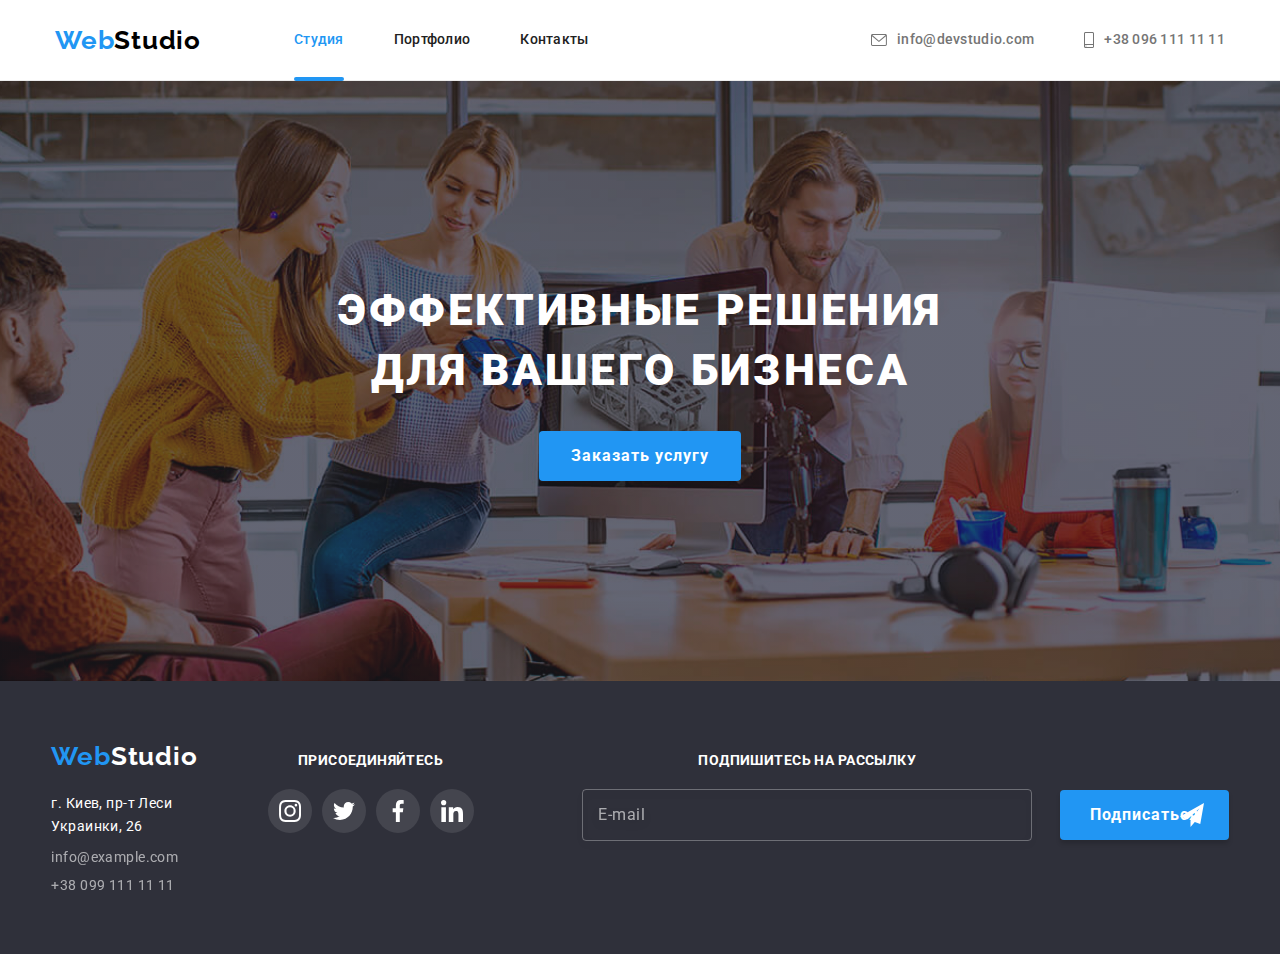
==== index.html @ 7cb6d4f5 "загружает проект" ====
<!DOCTYPE html>
<html lang="ru">
    <head>
        <meta charset="UTF-8">
        <meta http-equiv="X-UA-Compatible" content="IE=edge">
        <meta name="viewport" content="width=device-width, initial-scale=1.0">
        <title>WebStudio Студия</title>

        <link rel="stylesheet" href="https://cdn.jsdelivr.net/npm/modern-normalize@1.1.0/modern-normalize.min.css">

        <link rel="preconnect" href="https://fonts.googleapis.com">
        <link rel="preconnect" href="https://fonts.gstatic.com" crossorigin>
        <link href="https://fonts.googleapis.com/css2?family=Raleway:wght@700&family=Roboto:wght@400;500;700;900&display=swap"
        rel="stylesheet">

        <link rel="stylesheet" href="./css/main.min.css">
    </head>

    <body>

        <header class="header">
            <div class="container header__container">
                <a class="header__link link" href="./index.html">
                    <span class="header__logo">Web</span>Studio
                </a>
                <button class="menu-btn" type="button" aria-label="Кнопка открытия меню" aria-expanded="false" data-menu-button>
                    <svg class="menu-btn__icon" width="40" height="40">
                        <use class="menu-btn__icon-open" href="./images/icons.svg#open-menu-icon_40px"></use>
                        <use class="menu-btn__icon-close" href="./images/icons.svg#close-menu-icon_40px"></use>
                    </svg>
                </button>
                
                <nav class="header-nav">
                    <ul class="header-nav__list list">
                        <li class="header-nav__item">
                            <a class="header-nav__link link current" href="./index.html">Студия</a>
                        </li>
                        <li class="header-nav__item">
                            <a class="header-nav__link link" href="./portfolio.html">Портфолио</a>
                        </li>
                        <li class="header-nav__item">
                            <a class="header-nav__link link" href="">Контакты</a>
                        </li>
                    </ul>
                </nav>
                <ul class="header-contacts__list list">
                    <li class="header-contacts__item">
                        <a class="header-contacts__link link" href="mailto:info@devstudio.com">
                            <svg class="header-contacts__icon" width="16" height="12">
                                <use href="./images/icons.svg#envelope"></use>
                            </svg>
                            info@devstudio.com
                        </a>
                    </li>
                    <li class="header-contacts__item">
                        <a class="header-contacts__link link" href="tel:+380961111111">
                            <svg class="header-contacts__icon" width="10" height="16">
                                <use href="./images/icons.svg#smartphone"></use>
                            </svg>
                            +38 096 111 11 11
                        </a>
                    </li>
                </ul>
            </div>
        </header>

        <main>
            <!-- секция Заказать услугу -->
            <section class="order">
                <div class="container">
                    <h1 class="main-title">Эффективные решения <br>для вашего бизнеса</h1>
                    <button data-modal-open class="main-btn" type="button">Заказать услугу</button>
                </div>
            </section>

            <!-- секция Преимущества -->
            <!-- <section class="section advantage">
                <div class="container">
                    <h2 class="title visually-hidden" >Преимущества</h2>
                    <ul class="advantage-list list">
                        <li class="advantage-item">
                            <div  class="advantage-img">
                                <svg class="advantage-icon" width="70" height="70">
                                    <use href="./images/icons.svg#sputnik"></use>
                                </svg>
                            </div>    
                            <h3 class="advantage-title">Внимание к деталям</h3>
                            <p class="advantage-descrtp">Идейные соображения, а также начало повседневной работы по формированию позиции.
                            </p>
                        </li>
                        <li class="advantage-item">
                            <div class="advantage-img">
                                <svg class="advantage-icon" width="70" height="70">
                                    <use href="./images/icons.svg#clock"></use>
                                </svg>
                            </div>
                            <h3 class="advantage-title">Пунктуальность</h3>
                            <p class="advantage-descrtp">Задача организации, в особенности же рамки и место обучения кадров влечет за собой.
                            </p>
                        </li>
                        <li class="advantage-item">
                            <div class="advantage-img">
                                <svg class="advantage-icon" width="70" height="70">
                                    <use href="./images/icons.svg#diagram"></use>
                                </svg>
                            </div>
                            <h3 class="advantage-title">Планирование</h3>
                            <p class="advantage-descrtp">Равным образом консультация с широким активом в значительной степени обуславливает.
                            </p>
                        </li>
                        <li class="advantage-item">
                            <div class="advantage-img">                            
                                <svg class="advantage-icon" width="70" height="70">
                                    <use href="./images/icons.svg#astronaut"></use>
                                </svg>
                            </div>
                            <h3 class="advantage-title">Современные технологии</h3>
                            <p class="advantage-descrtp">Значимость этих проблем настолько очевидна, что реализация плановых заданий.</p>
                        </li>
                    </ul>
                </div>
                
            </section> -->

            <!-- секция Чем мы занимаемся -->
            <!-- <section class="section workboard">
                <div class="container container-workboard">
                    <h2 class="title">Чем мы занимаемся</h2>
                    <ul class="workboard-list list">
                        <li class="workboard-item">
                            <div class="workboard-cont">
                                <img class="workboard-img" src="./images/keyboard.jpg" alt="работа за клавиатурой" width="370" height="294">
                                <p class="workboard-descrtp">Десктопные приложения</p>
                            </div>
                        </li>
                        <li class="workboard-item">
                            <div class="workboard-cont">
                                <img class="workboard-img" src="./images/laptop_phone.jpg" alt="работа с телефоном и с ноутбуком" width="370"
                                height="294">
                                <p class="workboard-descrtp">Мобильные приложения</p>
                            </div>
                        </li>
                        <li class="workboard-item">
                            <div class="workboard-cont">
                                <img class="workboard-img" src="./images/color_palette.jpg" alt="палитра цветов на планшете" width="370"
                                height="294">
                                <p class="workboard-descrtp">Дизайнерские решения</p>
                            </div>
                        </li>
                    </ul>
                </div>
            </section> -->
                
            <!-- секция Наша команда -->
            <!-- <section class="section team">
                <div class="container">
                    <h2 class="title">Наша команда</h2>
                    <ul class="team-list list">
                        <li class="team-item">
                                <img class="member-photo" src="./images/yhor_demyanenko.jpg" alt="Игорь Демьяненко" width="270" height="260">
                                <div class="about-member"> 
                                    <h3 class="member-name">Игорь Демьяненко</h3>
                                    <p class="member-position" lang="en">Product Designer</p>
                                    <ul class="social-list list">
                                        <li class="social-item"> 
                                            <a href="" class="social-link link">
                                                <svg class="social-icon">
                                                    <use href="./images/icons.svg#instagram"></use>
                                                </svg>
                                            </a> 
                                        </li>
                                        <li class="social-item"> 
                                            <a href="" class="social-link link">
                                                <svg class="social-icon">
                                                    <use href="./images/icons.svg#twitter"></use>
                                                </svg>
                                            </a> 
                                        </li>
                                        <li class="social-item"> 
                                            <a href="" class="social-link link">
                                                <svg class="social-icon">
                                                    <use href="./images/icons.svg#facebook"></use>
                                                </svg>
                                            </a> 
                                        </li>
                                        <li class="social-item"> 
                                            <a href="" class="social-link link">
                                                <svg class="social-icon">
                                                    <use href="./images/icons.svg#linkedin"></use>
                                                </svg>
                                            </a> 
                                        </li>
                                    </ul>
                                </div>
                        </li>
                        <li class="team-item">
                                
                                <img class="member-photo" src="./images/olha_repyna.jpg" alt="Ольга Репина" width="270" height="260">
                                <div class="about-member">
                                    <h3 class="member-name">Ольга Репина</h3>
                                    <p class="member-position" lang="en">Frontend Designer</p>
                                    <ul class="social-list list">
                                        <li class="social-item">
                                            <a href="" class="social-link link">
                                                <svg class="social-icon">
                                                    <use href="./images/icons.svg#instagram"></use>
                                                </svg>
                                            </a>
                                        </li>
                                        <li class="social-item">
                                            <a href="" class="social-link link">
                                                <svg class="social-icon">
                                                    <use href="./images/icons.svg#twitter"></use>
                                                </svg>
                                            </a>
                                        </li>
                                        <li class="social-item">
                                            <a href="" class="social-link link">
                                                <svg class="social-icon">
                                                    <use href="./images/icons.svg#facebook"></use>
                                                </svg>
                                            </a>
                                        </li>
                                        <li class="social-item">
                                            <a href="" class="social-link link">
                                                <svg class="social-icon">
                                                    <use href="./images/icons.svg#linkedin"></use>
                                                </svg>
                                            </a>
                                        </li>
                                    </ul>
                                </div>
                        </li>
                        <li class="team-item">
                                <img class="member-photo" src="./images/nykolaj_tarasov.jpg" alt="Николай Тарасов" width="270" height="260">
                                <div class="about-member">
                                    <h3 class="member-name">Николай Тарасов</h3>
                                    <p class="member-position" lang="en">Marketing</p>
                                    <ul class="social-list list">
                                        <li class="social-item">
                                            <a href="" class="social-link link">
                                                <svg class="social-icon">
                                                    <use href="./images/icons.svg#instagram"></use>
                                                </svg>
                                            </a>
                                        </li>
                                        <li class="social-item">
                                            <a href="" class="social-link link">
                                                <svg class="social-icon">
                                                    <use href="./images/icons.svg#twitter"></use>
                                                </svg>
                                            </a>
                                        </li>
                                        <li class="social-item">
                                            <a href="" class="social-link link">
                                                <svg class="social-icon">
                                                    <use href="./images/icons.svg#facebook"></use>
                                                </svg>
                                            </a>
                                        </li>
                                        <li class="social-item">
                                            <a href="" class="social-link link">
                                                <svg class="social-icon">
                                                    <use href="./images/icons.svg#linkedin"></use>
                                                </svg>
                                            </a>
                                        </li>
                                    </ul>
                                </div>
                        </li>
                        <li class="team-item">
                                <img class="member-photo" src="./images/myxayl_ermakov.jpg" alt="Михаил Ермаков" width="270" height="260">
                                <div class="about-member">
                                    <h3 class="member-name">Михаил Ермаков</h3>
                                    <p class="member-position" lang="en">UI Designer</p>
                                    <ul class="social-list list">
                                        <li class="social-item">
                                            <a href="" class="social-link link">
                                                <svg class="social-icon">
                                                    <use href="./images/icons.svg#instagram"></use>
                                                </svg>
                                            </a>
                                        </li>
                                        <li class="social-item">
                                            <a href="" class="social-link link">
                                                <svg class="social-icon">
                                                    <use href="./images/icons.svg#twitter"></use>
                                                </svg>
                                            </a>
                                        </li>
                                        <li class="social-item">
                                            <a href="" class="social-link link">
                                                <svg class="social-icon">
                                                    <use href="./images/icons.svg#facebook"></use>
                                                </svg>
                                            </a>
                                        </li>
                                        <li class="social-item">
                                            <a href="" class="social-link link">
                                                <svg class="social-icon">
                                                    <use href="./images/icons.svg#linkedin"></use>
                                                </svg>
                                            </a>
                                        </li>
                                    </ul>
                                </div>
                        </li>
                    </ul>
                </div>
            </section> -->

            <!-- секция Постоянные клиенты -->
            <!-- <section class="clients section">
                <div class="clients__container container">
                    <h2 class="title">Постоянные клиенты</h2>
                    <ul class="clients__list list">
                        <li class="clients__item">
                            <a class="clients__link link" href="">
                                <svg class="clients__icon" width="106" height="60">
                                    <use href="./images/icons.svg#ya-go"></use>
                                </svg>
                            </a>
                        </li> 
                        <li class="clients__item">
                            <a class="clients__link link" href="">
                                <svg class="clients__icon" width="106" height="60">
                                    <use href="./images/icons.svg#company-tag-line-here"></use>
                                </svg>
                            </a>  
                        </li>
                        <li class="clients__item">
                            <a class="clients__link link" href="">
                                <svg class="clients__icon" width="106" height="60">
                                    <use href="./images/icons.svg#company"></use>
                                </svg>
                            </a>    
                        </li>
                        <li class="clients__item">
                            <a class="clients__link link" href="">
                                <svg class="clients__icon" width="106" height="60">
                                    <use href="./images/icons.svg#foster-peters"></use>
                                </svg>
                            </a>
                        </li>
                        <li class="clients__item">
                            <a class="clients__link link" href="">
                                <svg class="clients__icon" width="106" height="60">
                                    <use href="./images/icons.svg#brand"></use>
                                </svg>
                            </a>  
                        </li>
                        <li class="clients__item">
                            <a class="clients__link link" href="">
                                <svg class="clients__icon" width="106" height="60">
                                    <use href="./images/icons.svg#company-tag-line"></use>
                                </svg>
                            </a>  
                        </li>
                    </ul>
                </div>
            </section> -->
        </main>

        <footer class="footer">
            <div class="container footer__container">
                <div class="footer__address">
                    <a class="footer__link link" href="./index.html">
                        <span class="header__logo">Web</span>Studio
                    </a>
                    <address class="address">
                            <p class="address__text">г. Киев, пр-т Леси Украинки, 26</p>
                            <ul class="address__list list">
                                <li class="address__item">
                                    <a class="footer-mail link" href="mailto:info@example.com">info@example.com</a>
                                </li>
                                <li class="address__item">
                                    <a class="footer-tel link" href="tel:+380991111111"> +38 099 111 11 11</a>
                                </li>
                            </ul>
                    </address>
                </div>
                <div class="footer__socials">
                    <p class="footer__subscribe">присоединяйтесь</p>
                    <ul class="footer-social-list list">
                        <li class="social-item">
                            <a href="" class="footer-social-link link">
                                <svg class="footer-social-icon">
                                    <use href="./images/icons.svg#instagram"></use>
                                </svg>
                            </a>
                        </li>
                        <li class="social-item">
                            <a href="" class="footer-social-link link">
                                <svg class="footer-social-icon">
                                    <use href="./images/icons.svg#twitter"></use>
                                </svg>
                            </a>
                        </li>
                        <li class="social-item">
                            <a href="" class="footer-social-link link">
                                <svg class="footer-social-icon">
                                    <use href="./images/icons.svg#facebook"></use>
                                </svg>
                            </a>
                        </li>
                        <li class="social-item">
                            <a href="" class="footer-social-link link">
                                <svg class="footer-social-icon">
                                    <use href="./images/icons.svg#linkedin"></use>
                                </svg>
                            </a>
                        </li>
                    </ul>
                </div>

                <form class="form">
                    <label class="form-label">
                        <span class="label-text">Подпишитесь на рассылку</span>
                        <input type="email" class="form-input" name="mail" placeholder="E-mail" required>
                    </label>
                
                    <button class="submit-btn" type="submit">Подписаться
                        <span>
                            <svg class="send-icon" width="24" height="24">
                            <use href="./images/icons.svg#send"></use>
                            </svg>
                        </span>
                    </button>
                </form>
            </div>
        </footer>

        <div class="backdrop is-hidden" data-modal>
            <div class="modal">
                <button data-modal-close type="button" class="exit-btn">
                    <span>
                        <svg class="exit-btn-icon" width="11" height="11">
                            <use href="./images/icons.svg#modal-close"></use>
                        </svg>
                    </span>
                </button>
                <p class="text-modal">Оставьте свои данные, мы вам перезвоним</p>

                <form class="modal-form">

                    <label class="form-label-modal">
                        <span class="label-text-modal">Имя</span>
                        <svg class="icon-mod" width="12" height="12">
                            <use href="./images/icons.svg#name"></use>
                        </svg>
                        <input type="text" class="form-input-modal" name="name-modal" required>
                    </label>
                    
                    <label class="form-label-modal">
                        <span class="label-text-modal">Телефон</span>
                        <svg class="icon-mod" width="13" height="13">
                            <use href="./images/icons.svg#phone"></use>
                        </svg>
                        <input type="tel" class="form-input-modal" name="tel-modal" required>
                    </label>

                    <label class="form-label-modal">
                        <span class="label-text-modal">Почта</span>
                        <svg class="icon-mod" width="15" height="12">
                            <use href="./images/icons.svg#mail"></use>
                        </svg> 
                        <input type="email" class="form-input-modal" name="mail-modal" required>
                    </label>

                    <label class="form-label-modal">
                        <span class="label-text-modal">Комментарий</span>
                        <textarea class="form-input-modal textarea" name="coment-modal" placeholder="Введите текст" rows="5" spellcheck="false"></textarea>
                    </label>

                    <label class="checkbox-label-modal">
                        <input type="checkbox" class="checkbox" required>
                        <span class="checkbox-icon"></span>
                        <p class="checkbox-text-modal">Соглашаюсь с рассылкой и принимаю 
                            <a class="checkbox-link link" >Условия договора</a>
                        </p>
                    </label>
                
                    <button class="submit-btn-modal" type="submit">Отправить</button>
                </form>
            </div>
        </div>

        <div class="mobile-overlay" data-menu>
            <div class="mobile-menu">
                <nav class="mobile-nav">
                    <ul class="mobile-nav__list list">
                        <li class="mobile-nav__item">
                            <a class="mobile-nav__link link mobile-current" href="./index.html">Студия</a>
                        </li>
                        <li class="mobile-nav__item">
                            <a class="mobile-nav__link link" href="./portfolio.html">Портфолио</a>
                        </li>
                        <li class="mobile-nav__item">
                            <a class="mobile-nav__link link" href="">Контакты</a>
                        </li>
                    </ul>
                </nav>
                <div class="mobile-menu-group">
                    <ul class="mobile-contacts__list list">
                    
                        <li class="mobile-contacts__item">
                            <a class="mobile-contacts__link link phone" href="tel:+380961111111">
                                +38 096 111 11 11
                            </a>
                        </li>
                        <li class="mobile-contacts__item">
                            <a class="mobile-contacts__link link mail" href="mailto:info@devstudio.com">
                                info@devstudio.com
                            </a>
                        </li>
                    </ul>
                    <ul class="mobile-social__list list">
                        <li class="mobile-social__item">
                            <a href="" class="mobile-social__link link">Instagram</a>
                        </li>
                        <li class="mobile-social__item">
                            <a href="" class="mobile-social__link link">Twitter</a>
                        </li>
                        <li class="mobile-social__item">
                            <a href="" class="mobile-social__link link">Facebook</a>
                        </li>
                        <li class="mobile-social__item">
                            <a href="" class="mobile-social__link link">LinkedIn</a>
                        </li>
                    </ul>
                </div>
            </div>
        </div>


        <script src="./js/modal.js"></script>
        <script src="./js/menu.js"></script>


    </body>
</html>
---- css/main.min.css ----
:root{--primary-font: 'Roboto', sans-serif;--secondary-font: 'Raleway', sans-serif;--primary-txt: #212121;--secondary-txt: #757575;--light-txt: #ffffff;--accent-txt: #2196f3;--logo-txt: #000000;--primary-bg: #ffffff;--secondary-bg: #2f303a;--third-bg: #f5f4fa;--main-btn-bg: #2196f3;--hover-main-btn-bg: #188ce8;--filter-btn-bg: #f5f4fa;--hover-filter-btn-bg: #2196f3;--primary-border: #eeeeee;--header-border: #ececec;--primary-icon: #afb1b8;--accent-icon: #ffffff;--hover-icon-bg: #2196f3;--time-duration: 250ms;--time-fun: cubic-bezier(0.4, 0, 0.2, 1)}.visually-hidden{position:absolute;width:1px;height:1px;margin:-1px;border:0;padding:0;white-space:nowrap;clip-path:inset(100%);clip:rect(0 0 0 0);overflow:hidden}h1,h2,h3,h4,p{margin-top:0}h2:last-child,h1:last-child,h3:last-child,h4:last-child,p:last-child{margin-bottom:0}.link{text-decoration:none;position:relative}.list{padding-left:0;margin-top:0;margin-bottom:0;list-style:none}body{font-family:var(--primary-font);color:var(--primary-txt)}.no-scroll{overflow-y:hidden}img{display:block}input,textarea{outline:transparent}textarea{resize:none}.section{padding-top:94px;padding-bottom:94px}.title{margin-bottom:50px;font-family:var(--primary-font);font-weight:700;font-size:36px;line-height:1.17;text-align:center;letter-spacing:0.03em}.container{max-width:480px;margin-left:auto;margin-right:auto;padding-left:15px;padding-right:15px}@media screen and (min-width: 768px){.container{max-width:768px}}@media screen and (min-width: 1200px){.container{max-width:1200px}}.main-btn{min-width:160px;max-width:300px;padding:10px 32px;border-radius:4px;border:0;font-weight:700;font-size:16px;line-height:1.88;align-items:center;text-align:center;letter-spacing:0.06em;color:var(--light-txt);background-color:var(--main-btn-bg);cursor:pointer;transition-property:background-color;transition-duration:var(--time-duration);transition-timing-function:var(--time-fun)}.main-btn:hover,.main-btn:focus{background-color:var(--hover-main-btn-bg)}.submit-btn-modal{width:200px;height:50px;font-family:var(--primary-font);font-weight:700;font-size:16px;line-height:1.87;display:flex;align-items:center;justify-content:center;letter-spacing:0.06em;color:var(--light-txt);background:var(--main-btn-bg);box-shadow:0px 4px 4px rgba(0,0,0,0.15);border-radius:4px;margin-left:auto;margin-right:auto;cursor:pointer;border:none;transition-property:background-color, box-shadow;transition-duration:var(--time-duration);transition-timing-function:var(--time-fun)}.submit-btn-modal:hover,.submit-btn-modal:focus{background:var(--hover-main-btn-bg)}.menu-btn{margin-left:auto;margin-top:10px;margin-bottom:10px;display:flex;align-items:center;justify-content:center;width:40px;height:40px;background-color:transparent;border:none;outline:transparent;cursor:pointer;padding:0;z-index:99}@media screen and (min-width: 768px){.menu-btn{display:none}}.menu-btn:hover .menu-btn__icon-open,.menu-btn:focus .menu-btn__icon-open{fill:var(--accent-txt)}.menu-btn:hover .menu-btn__icon-close,.menu-btn:focus .menu-btn__icon-close{fill:var(--accent-txt)}.menu-btn__icon-open{opacity:1;fill:var(--primary-txt)}.menu-btn__icon-close{opacity:0;fill:var(--primary-txt)}.menu-btn.is-active .menu-btn__icon-open{opacity:0}.menu-btn.is-active .menu-btn__icon-close{opacity:1}.mobile-overlay{position:fixed;top:0;left:0;width:100vw;height:100vh;z-index:10;transform:translateX(100%);visibility:hidden;pointer-events:none;transition-property:transform;transition-duration:var(--time-duration);transition-timing-function:var(--time-fun);background-color:var(--primary-bg);box-shadow:0px 4px 8px rgba(0,0,0,0.04),0px 2px 4px rgba(0,0,0,0.08),0px 1px 3px rgba(0,0,0,0.16)}.mobile-overlay.is-open{transform:translateX(0);visibility:visible;pointer-events:initial}@media screen and (min-width: 768px){.mobile-overlay{display:none}}.mobile-menu{position:fixed;top:0;left:0;width:100%;height:100%;background-color:var(--primary-bg);padding:48px 40px;display:flex;flex-direction:column}@media screen and (min-width: 768px){.mobile-menu{display:none}}.mobile-menu-group{margin-top:auto}.mobile-nav__link{font-weight:500;font-size:40px;line-height:1.17;letter-spacing:0.02em;color:var(--primary-txt);transition-property:color;transition-duration:var(--time-duration);transition-timing-function:var(--time-fun)}.mobile-nav__link:hover,.mobile-nav__link:focus{color:var(--accent-txt)}.mobile-nav__item{margin-bottom:32px}.mobile-current{color:var(--accent-txt)}.mobile-contacts__list{margin-bottom:64px}.mobile-contacts__item:not(:last-child){margin-bottom:32px}.mobile-contacts__link{font-weight:500;font-size:24px;line-height:1.16;letter-spacing:0.02em;color:var(--secondary-txt);transition-property:color;transition-duration:var(--time-duration);transition-timing-function:var(--time-fun)}.mobile-contacts__link:hover,.mobile-contacts__link:focus{color:var(--accent-txt)}.mobile-contacts__link.phone{color:var(--accent-txt)}@media screen and (min-width: 480px){.mobile-contacts__link.phone{font-size:34px;line-height:1.17}}.mobile-social__list{display:flex;flex-wrap:wrap;margin-top:-10px;margin-right:-10px}.mobile-social__item{margin-top:10px;margin-right:10px}.mobile-social__item:last-child .mobile-social__link{padding:0;border:none}.mobile-social__link{display:block;padding-right:10px;font-weight:500;font-size:18px;line-height:1.22;letter-spacing:0.02em;color:var(--accent-txt);border-right:1px solid rgba(33,33,33,0.2)}.backdrop{position:fixed;top:0;left:0;width:100%;height:100%;background-color:rgba(0,0,0,0.2);transition-property:opacity, visibility;transition-duration:var(--time-duration);transition-timing-function:var(--time-fun)}.backdrop.is-hidden{visibility:hidden;opacity:0;pointer-events:none}.modal{position:absolute;top:50%;left:50%;transform:translate(-50%, -50%);width:528px;height:581px;background:var(--primary-bg);box-shadow:0px 1px 3px rgba(0,0,0,0.12),0px 1px 1px rgba(0,0,0,0.14),0px 2px 1px rgba(0,0,0,0.2);border-radius:4px;padding:40px}.exit-btn{position:absolute;top:8px;right:8px;width:30px;height:30px;background:var(--primary-bg);border:1px solid rgba(0,0,0,0.1);box-sizing:border-box;border-radius:50%;cursor:pointer;display:flex;align-items:flex-end;justify-content:center;transition-property:fill;transition-duration:var(--time-duration);transition-timing-function:var(--time-fun)}.exit-btn:hover .exit-btn-icon,.exit-btn:focus .exit-btn-icon{fill:var(--hover-icon-bg)}.exit-btn-icon{height:18px;width:18px}.text-modal{font-family:var(--primary-font);font-weight:700;font-size:20px;line-height:1.15;text-align:center;letter-spacing:0.03em;color:var(--primary-txt);margin-bottom:12px}.form-label-modal{position:relative;display:flex;flex-direction:column}.form-label-modal:focus-within>.icon-mod{fill:var(--hover-icon-bg)}.form-label-modal:focus-within>.form-input-modal{border:1px solid var(--main-btn-bg)}.label-text-modal{font-family:var(--primary-font);font-size:12px;line-height:1.16;letter-spacing:0.01em;color:var(--secondary-txt);margin-bottom:4px}.icon-mod{position:absolute;transform:translate(-50%, -50%);bottom:18px;left:21px;transition-property:fill;transition-duration:var(--time-duration);transition-timing-function:var(--time-fun)}.form-input-modal{width:448px;height:40px;border:1px solid rgba(33,33,33,0.2);box-sizing:border-box;border-radius:4px;margin-bottom:10px;padding-left:42px;transition-property:border-color;transition-duration:var(--time-duration);transition-timing-function:var(--time-fun)}.form-input-modal.textarea{width:448px;height:120px;border:1px solid rgba(33,33,33,0.2);box-sizing:border-box;border-radius:4px;padding:12px 16px;font-family:var(--primary-font);font-size:14px;line-height:1.14;letter-spacing:0.01em}.form-input-modal.textarea::placeholder{color:rgba(117,117,117,0.5)}.checkbox-label-modal{white-space:nowrap;display:block;margin:0 0 30px 31px;cursor:pointer;position:relative}.checkbox{--webkit-appearance: none;--moz-appeance: none;appearance:none}.checkbox-icon{position:absolute;left:-14px;bottom:-2px;transform:translate(-50%, -50%);display:inline-block;width:16px;height:15px;border-radius:2px;background-color:var(--primary-bg);background-image:url(../images/checkbox.svg);background-repeat:no-repeat;background-position:center}.checkbox:checked+.checkbox-icon{background-color:var(--hover-icon-bg);background-image:url(../images/check-submit.svg)}.checkbox-text-modal{font-family:var(--primary-font);font-size:14px;line-height:1.71;letter-spacing:0.03em;color:var(--secondary-txt)}.checkbox-link{color:var(--accent-txt);display:inline;text-decoration:underline}.header{border-bottom:1px solid var(--header-border)}.header__container{display:flex;align-items:center}.header__link{font-family:var(--secondary-font);font-weight:700;font-size:26px;line-height:1.19;letter-spacing:0.03em;color:var(--logo-txt)}@media screen and (min-width: 768px){.header__link{margin-right:88px}}@media screen and (min-width: 1200px){.header__link{margin-right:93px}}.header__logo{color:var(--accent-txt)}.header-nav{display:none}@media screen and (min-width: 768px){.header-nav{display:flex}}.header-nav__list{display:flex}.header-nav__link{display:block;padding-top:32px;padding-bottom:32px;font-weight:500;font-size:14px;line-height:1.14;letter-spacing:0.02em;color:var(--primary-txt);transition-property:color;transition-duration:var(--time-duration);transition-timing-function:var(--time-fun)}.header-nav__link:hover,.header-nav__link:focus{color:var(--accent-txt)}.header-nav__item{margin-right:50px}.header-nav__item:last-child{margin-right:0}.header-contacts__list{display:none}@media screen and (min-width: 768px){.header-contacts__list{margin-left:auto;display:flex;flex-direction:column;justify-content:center}}@media screen and (min-width: 1200px){.header-contacts__list{flex-direction:row;align-items:center}}@media screen and (min-width: 768px){.header-contacts__item:not(:last-child){margin-bottom:10px}}@media screen and (min-width: 1200px){.header-contacts__item:not(:last-child){margin-right:50px;margin-bottom:0}}.header-contacts__link{display:flex;align-items:center;font-weight:500;font-size:14px;line-height:1.14;letter-spacing:0.02em;color:var(--secondary-txt);transition-property:color;transition-duration:var(--time-duration);transition-timing-function:var(--time-fun)}.header-contacts__link:hover,.header-contacts__link:focus{color:var(--accent-txt)}.header-contacts__icon{margin-right:10px;fill:currentColor}.current{color:var(--accent-txt)}.current::after{position:absolute;bottom:-1px;left:0;content:'';display:block;width:100%;height:4px;border-radius:2px;background-color:var(--accent-txt)}.order{text-align:center;margin-left:auto;margin-right:auto;padding-top:118px;padding-bottom:118px;background-color:var(--secondary-bg);background-image:linear-gradient(to right, rgba(47,48,58,0.4), rgba(47,48,58,0.4)),url(../images/bg-hero.png);background-position:center;background-size:cover;background-repeat:no-repeat}@media screen and (min-width: 1200px){.order{padding-top:200px;padding-bottom:200px}}.main-title{margin-bottom:30px;font-weight:900;font-size:26px;line-height:1.62;text-align:center;letter-spacing:0.06em;text-transform:uppercase;color:var(--light-txt)}@media screen and (min-width: 1200px){.main-title{font-size:44px;line-height:1.36}}.advantage-list{display:flex}.advantage-item{max-width:270px;margin-right:30px}.advantage-item:last-child{margin-right:0}.advantage-img{display:flex;justify-content:center;align-items:center;width:270px;height:120px;background:var(--third-bg);border-radius:4px;margin-bottom:30px}.advantage-title{margin-bottom:10px;font-weight:700;font-size:14px;line-height:1.14;letter-spacing:0.03em;text-transform:uppercase}.advantage-descrtp{font-size:14px;line-height:1.7;letter-spacing:0.03em;color:var(--secondary-txt)}.section.workboard{padding-top:0}.workboard-list{display:flex}.workboard-item{margin-right:30px}.workboard-item:last-child{margin-right:0}.workboard-cont{position:relative}.workboard-descrtp{display:flex;align-items:center;justify-content:center;width:100%;height:70px;position:absolute;bottom:0;left:0;color:var(--light-txt);background-color:var(--secondary-bg);opacity:0.8;font-family:var(--primary-font);font-weight:700;font-size:14px;line-height:1.14;letter-spacing:0.03em;text-transform:uppercase;text-align:center}.team{background-color:var(--third-bg)}.team-list{display:flex}.team-item{margin-right:30px;box-shadow:0px 1px 3px rgba(0,0,0,0.12),0px 1px 1px rgba(0,0,0,0.14),0px 2px 1px rgba(0,0,0,0.2);border-radius:0px 0px 4px 4px;background-color:var(--primary-bg)}.team-item:last-child{margin-right:0}.about-member{padding-top:30px;padding-bottom:30px}.member-name{margin-bottom:10px;font-weight:500;font-size:16px;line-height:1.19;text-align:center;letter-spacing:0.03em}.member-position{font-size:16px;line-height:1.19;text-align:center;letter-spacing:0.03em;color:var(--secondary-txt)}.social-list{display:flex;justify-content:center}.social-item{margin-right:10px}.social-item:last-child{margin-right:0}.social-link{display:flex;width:44px;height:44px;background-color:var(--primary-bg);border-radius:50%;justify-content:center;align-items:center;transition-property:background-color;transition-duration:var(--time-duration);transition-timing-function:var(--time-fun)}.social-link:hover,.social-link:focus{background-color:var(--hover-icon-bg)}.social-icon{width:22px;height:22px;fill:var(--primary-icon);transition-property:fill;transition-duration:var(--time-duration);transition-timing-function:var(--time-fun)}.social-link:hover .social-icon,.social-icon:focus .social-icon{fill:var(--accent-icon)}.clients__list{display:flex;flex-wrap:wrap}@media screen and (min-width: 1200px){.clients__list{display:flex;align-items:center;margin-top:-30px;margin-right:-30px}}.clients__item{flex-basis:calc(100% / 6 - 30px);margin-top:30px;margin-right:30px;display:flex;width:170px;height:92px;border:1px solid var(--primary-icon);box-sizing:border-box;border-radius:4px;cursor:pointer;justify-content:center;align-items:center;transition-property:border-color;transition-duration:var(--time-duration);transition-timing-function:var(--time-fun)}.clients__item:hover,.clients__item:focus{border-color:var(--hover-icon-bg)}.clients__link{display:flex;width:100%;height:100%;justify-content:center;align-items:center;color:currentColor;cursor:pointer;fill:var(--primary-icon);transition-property:fill;transition-duration:var(--time-duration);transition-timing-function:var(--time-fun)}.clients__link:focus,.clients__link:hover{fill:var(--hover-icon-bg)}.clients__icon{color:currentColor}.footer{background-color:var(--secondary-bg);padding-top:60px;padding-bottom:60px}.footer__container{display:flex;flex-direction:column;align-items:center}@media screen and (min-width: 768px){.footer__container{flex-direction:row;align-items:flex-start;flex-wrap:wrap;justify-content:center}}@media screen and (min-width: 1200px){.footer__container{flex-direction:row;align-items:baseline;flex-wrap:nowrap}}.footer__address{margin-bottom:60px}@media screen and (min-width: 768px){.footer__address{margin-right:165px}}@media screen and (min-width: 1200px){.footer__address{margin-bottom:0;margin-right:70px}}.footer__link{display:flex;justify-content:center;font-family:var(--secondary-font);font-weight:700;font-size:26px;line-height:1.19;letter-spacing:0.03em;color:var(--light-txt);margin-bottom:20px}.address{font-style:normal;display:flex;flex-direction:column;align-items:center}@media screen and (min-width: 1200px){.address{align-items:flex-start}}.address__text{margin-bottom:9px;font-size:14px;line-height:1.7;letter-spacing:0.03em;color:var(--light-txt)}.footer-mail,.footer-tel{font-size:14px;line-height:1.14;letter-spacing:0.03em;color:var(--light-txt);opacity:0.6;transition-property:color;transition-duration:var(--time-duration);transition-timing-function:var(--time-fun)}.footer-mail:hover,.footer-tel:hover,.footer-mail:focus,.footer-tel:focus{color:var(--accent-txt)}.address__item:not(:last-child){margin-bottom:9px}.footer__socials{margin-bottom:60px}@media screen and (min-width: 1200px){.footer__socials{margin-bottom:0;margin-right:93px}}.footer__subscribe{font-family:var(--primary-font);font-weight:700;font-size:14px;line-height:1.14;letter-spacing:0.03em;text-transform:uppercase;color:var(--light-txt);margin-bottom:20px;display:flex;justify-content:center}.footer-social-list{display:flex}.footer-social-link{background-color:rgba(255,255,255,0.1);cursor:pointer;display:flex;width:44px;height:44px;border-radius:50%;justify-content:center;align-items:center;transition-property:background;transition-duration:var(--time-duration);transition-timing-function:var(--time-fun)}.footer-social-link:hover,.footer-social-link:focus{background-color:var(--hover-icon-bg);opacity:1}.footer-social-icon{width:22px;height:22px;fill:var(--accent-icon);opacity:1;transition-property:background-color;transition-duration:var(--time-duration);transition-timing-function:var(--time-fun)}.form{display:flex;align-items:center;flex-direction:column;width:100%}@media screen and (min-width: 1200px){.form{align-items:flex-end;flex-direction:row}}.form-label{display:flex;align-items:center;flex-direction:column;margin-bottom:20px;width:100%}@media screen and (min-width: 1200px){.form-label{padding-right:12px;margin-bottom:0}}.label-text{font-family:var(--primary-font);font-weight:700;font-size:14px;line-height:1.14;letter-spacing:0.03em;text-transform:uppercase;color:var(--light-txt);margin-bottom:20px;display:flex;justify-content:center}.form-input{font-family:var(--primary-font);font-size:16px;line-height:1.25;letter-spacing:0.03em;border:1px solid rgba(255,255,255,0.3);box-sizing:border-box;filter:drop-shadow(0px 4px 4px rgba(0,0,0,0.15));border-radius:4px;background-color:rgba(10,10,10,0);width:100%;min-height:50px;padding:15px;color:rgba(255,255,255,0.6)}@media screen and (min-width: 768px){.form-input{width:450px}}.form-input::placeholder{color:rgba(255,255,255,0.6)}.submit-btn{position:relative;width:200px;height:50px;background:var(--main-btn-bg);box-shadow:0px 4px 4px rgba(0,0,0,0.15);border-radius:4px;border:none;padding:10px 30px;font-family:var(--primary-font);font-weight:700;font-size:16px;line-height:1.88;display:flex;align-items:center;text-align:center;letter-spacing:0.06em;color:var(--light-txt);cursor:pointer;margin-bottom:1px}.send-icon{fill:var(--accent-icon);position:absolute;top:50%;right:13px;transform:translate(-50%, -50%)}.filter-list{display:flex;align-items:center;margin-bottom:50px;justify-content:center}.filter-item:not(:last-child){margin-right:8px}.filter-btn{padding:6px 22px;border-radius:4px;border:0;font-weight:500;font-size:16px;line-height:1.6;text-align:center;letter-spacing:0.03em;color:var(--primary-txt);background-color:var(--filter-btn-bg);cursor:pointer;transition-property:color, background-color, box-shadow;transition-duration:var(--time-duration);transition-timing-function:var(--time-fun)}.filter-btn:hover,.filter-btn:focus{box-shadow:0px 3px 1px rgba(0,0,0,0.1),0px 1px 2px rgba(0,0,0,0.08),0px 2px 2px rgba(0,0,0,0.12);background-color:var(--hover-filter-btn-bg);color:var(--light-txt)}.current-filter{background-color:var(--accent-txt);color:var(--light-txt)}.works-img{margin-bottom:0}.works-list{display:flex;flex-wrap:wrap}.works-item-container{padding:20px 24px;border-right:1px solid var(--primary-border);border-bottom:1px solid var(--primary-border);border-left:1px solid var(--primary-border)}.works-item{margin-right:30px;margin-bottom:30px}.works-item:nth-child(3n){margin-right:0}.works-item:nth-child(n+6){margin-bottom:0}.works-link{display:block;transition-property:box-shadow;transition-duration:var(--time-duration);transition-timing-function:var(--time-fun)}.works-link:hover,.works-link:focus{box-shadow:0px 1px 1px rgba(0,0,0,0.12),0px 4px 4px rgba(0,0,0,0.06),1px 4px 6px rgba(0,0,0,0.16)}.works-thumb{position:relative;overflow:hidden}.works-descr{display:flex;align-items:center;justify-content:center;width:100%;height:100%;position:absolute;bottom:0;left:0;color:var(--light-txt);background-color:var(--accent-txt);opacity:0.9;font-family:var(--primary-font);font-size:18px;line-height:1.55;letter-spacing:0.03em;padding:63px 24px;transform:translateY(100%);transition:transform;transition-duration:var(--time-duration);transition-timing-function:var(--time-fun)}.works-link:hover .works-descr,.works-link:focus .works-descr{transform:translateY(0)}.works-name{margin-bottom:4px;font-weight:700;font-size:18px;line-height:2;letter-spacing:0.06em;color:var(--primary-txt)}.works-type{font-size:16px;line-height:1.8;letter-spacing:0.03em;color:var(--secondary-txt)}
/*# sourceMappingURL=main.min.css.map */
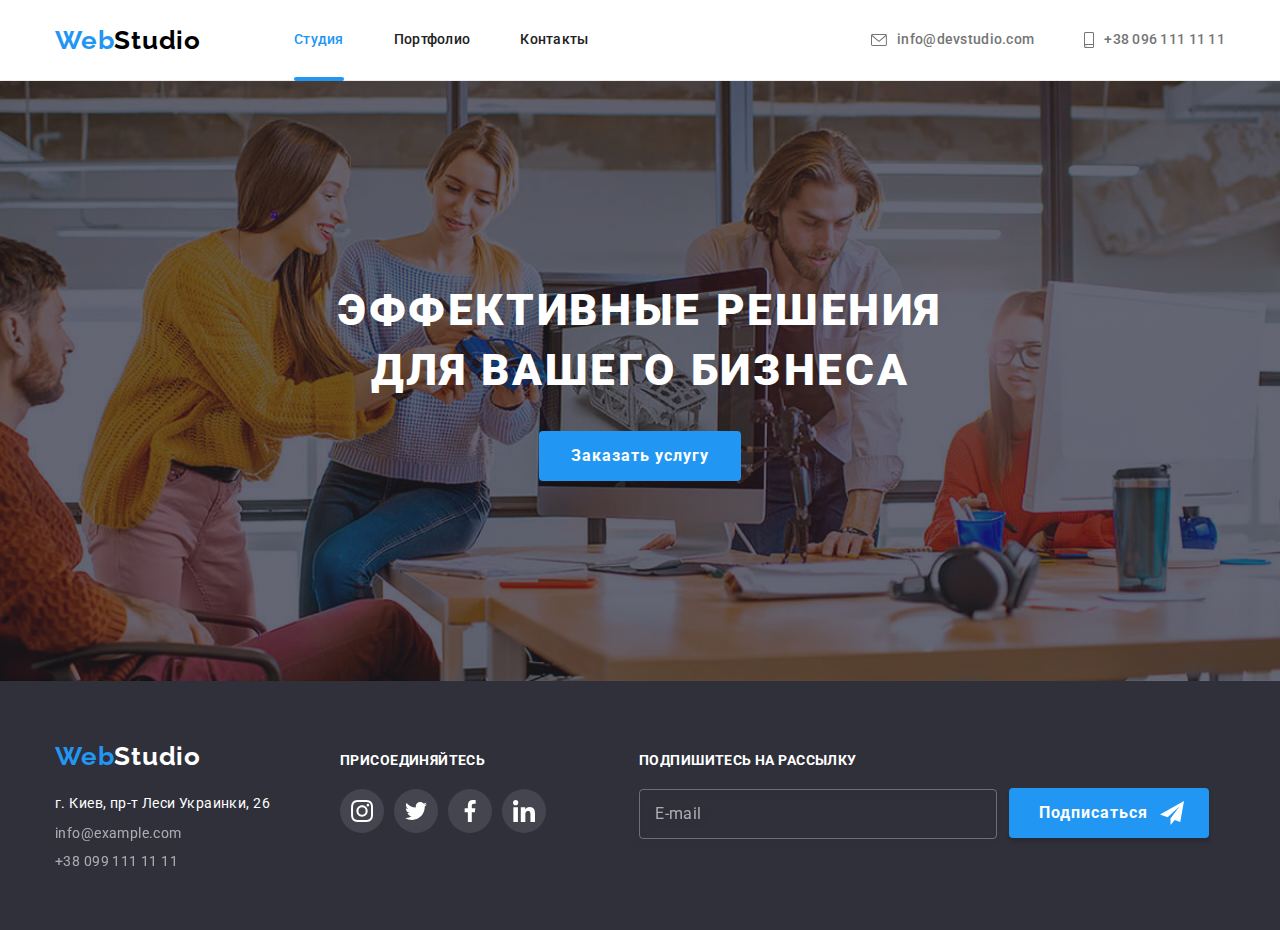
==== commit 5e16145f: "модальное окно делает адапривным" ====
--- a/index.html
+++ b/index.html
@@ -20,8 +20,8 @@
 
         <header class="header">
             <div class="container header__container">
-                <a class="header__link link" href="./index.html">
-                    <span class="header__logo">Web</span>Studio
+                <a class="logo-link__header link" href="./index.html">
+                    <span class="logo-link__accent">Web</span>Studio
                 </a>
                 <button class="menu-btn" type="button" aria-label="Кнопка открытия меню" aria-expanded="false" data-menu-button>
                     <svg class="menu-btn__icon" width="40" height="40">
@@ -362,50 +362,50 @@
         </main>
 
         <footer class="footer">
-            <div class="container footer__container">
+            <div class="footer__container container">
                 <div class="footer__address">
-                    <a class="footer__link link" href="./index.html">
-                        <span class="header__logo">Web</span>Studio
+                    <a class="logo-link__footer link" href="./index.html">
+                        <span class="logo-link__accent">Web</span>Studio
                     </a>
                     <address class="address">
                             <p class="address__text">г. Киев, пр-т Леси Украинки, 26</p>
                             <ul class="address__list list">
                                 <li class="address__item">
-                                    <a class="footer-mail link" href="mailto:info@example.com">info@example.com</a>
+                                    <a class="address__mail link" href="mailto:info@example.com">info@example.com</a>
                                 </li>
                                 <li class="address__item">
-                                    <a class="footer-tel link" href="tel:+380991111111"> +38 099 111 11 11</a>
+                                    <a class="address__tel link" href="tel:+380991111111"> +38 099 111 11 11</a>
                                 </li>
                             </ul>
                     </address>
                 </div>
                 <div class="footer__socials">
                     <p class="footer__subscribe">присоединяйтесь</p>
-                    <ul class="footer-social-list list">
+                    <ul class="footer-social__list list">
                         <li class="social-item">
-                            <a href="" class="footer-social-link link">
-                                <svg class="footer-social-icon">
+                            <a href="" class="footer-social__link link">
+                                <svg class="footer-social__icon">
                                     <use href="./images/icons.svg#instagram"></use>
                                 </svg>
                             </a>
                         </li>
                         <li class="social-item">
-                            <a href="" class="footer-social-link link">
-                                <svg class="footer-social-icon">
+                            <a href="" class="footer-social__link link">
+                                <svg class="footer-social__icon">
                                     <use href="./images/icons.svg#twitter"></use>
                                 </svg>
                             </a>
                         </li>
                         <li class="social-item">
-                            <a href="" class="footer-social-link link">
-                                <svg class="footer-social-icon">
+                            <a href="" class="footer-social__link link">
+                                <svg class="footer-social__icon">
                                     <use href="./images/icons.svg#facebook"></use>
                                 </svg>
                             </a>
                         </li>
                         <li class="social-item">
-                            <a href="" class="footer-social-link link">
-                                <svg class="footer-social-icon">
+                            <a href="" class="footer-social__link link">
+                                <svg class="footer-social__icon">
                                     <use href="./images/icons.svg#linkedin"></use>
                                 </svg>
                             </a>
@@ -414,9 +414,9 @@
                 </div>
 
                 <form class="form">
-                    <label class="form-label">
-                        <span class="label-text">Подпишитесь на рассылку</span>
-                        <input type="email" class="form-input" name="mail" placeholder="E-mail" required>
+                    <label class="form__label">
+                        <span class="form__title">Подпишитесь на рассылку</span>
+                        <input class="form__input" type="email"  name="mail" placeholder="E-mail" required>
                     </label>
                 
                     <button class="submit-btn" type="submit">Подписаться
@@ -434,50 +434,51 @@
             <div class="modal">
                 <button data-modal-close type="button" class="exit-btn">
                     <span>
-                        <svg class="exit-btn-icon" width="11" height="11">
+                        <svg class="exit-btn__icon" width="11" height="11">
                             <use href="./images/icons.svg#modal-close"></use>
                         </svg>
                     </span>
                 </button>
-                <p class="text-modal">Оставьте свои данные, мы вам перезвоним</p>
+                <p class="modal__text">Оставьте свои данные, мы вам перезвоним</p>
 
                 <form class="modal-form">
 
-                    <label class="form-label-modal">
-                        <span class="label-text-modal">Имя</span>
+                    <label class="modal-form__label">
+                        <span class="modal-form__text">Имя</span>
                         <svg class="icon-mod" width="12" height="12">
                             <use href="./images/icons.svg#name"></use>
                         </svg>
-                        <input type="text" class="form-input-modal" name="name-modal" required>
+                        <input type="text" class="modal-form__input" name="name-modal" required>
                     </label>
                     
-                    <label class="form-label-modal">
-                        <span class="label-text-modal">Телефон</span>
+                    <label class="modal-form__label">
+                        <span class="modal-form__text">Телефон</span>
                         <svg class="icon-mod" width="13" height="13">
                             <use href="./images/icons.svg#phone"></use>
                         </svg>
-                        <input type="tel" class="form-input-modal" name="tel-modal" required>
+                        <input type="tel" class="modal-form__input" name="tel-modal" required>
                     </label>
 
-                    <label class="form-label-modal">
-                        <span class="label-text-modal">Почта</span>
+                    <label class="modal-form__label">
+                        <span class="modal-form__text">Почта</span>
                         <svg class="icon-mod" width="15" height="12">
                             <use href="./images/icons.svg#mail"></use>
                         </svg> 
-                        <input type="email" class="form-input-modal" name="mail-modal" required>
+                        <input type="email" class="modal-form__input" name="mail-modal" required>
                     </label>
 
-                    <label class="form-label-modal">
-                        <span class="label-text-modal">Комментарий</span>
-                        <textarea class="form-input-modal textarea" name="coment-modal" placeholder="Введите текст" rows="5" spellcheck="false"></textarea>
+                    <label class="modal-form__label modal-form__label--comments">
+                        <span class="modal-form__text">Комментарий</span>
+                        <textarea class="modal-form__input textarea" name="coment-modal" placeholder="Введите текст" rows="5" spellcheck="false"></textarea>
                     </label>
 
-                    <label class="checkbox-label-modal">
-                        <input type="checkbox" class="checkbox" required>
-                        <span class="checkbox-icon"></span>
-                        <p class="checkbox-text-modal">Соглашаюсь с рассылкой и принимаю 
-                            <a class="checkbox-link link" >Условия договора</a>
+                    <label class="checkbox__label">
+                        <input type="checkbox" class="checkbox__input" required>
+                        <span class="checkbox__icon"></span>
+                        <p class="checkbox__text">Соглашаюсь с рассылкой и принимаю 
+                            <a class="checkbox__link link">Условия договора</a>
                         </p>
+                        
                     </label>
                 
                     <button class="submit-btn-modal" type="submit">Отправить</button>
--- a/css/main.min.css
+++ b/css/main.min.css
@@ -1,2 +1,2 @@
-:root{--primary-font: 'Roboto', sans-serif;--secondary-font: 'Raleway', sans-serif;--primary-txt: #212121;--secondary-txt: #757575;--light-txt: #ffffff;--accent-txt: #2196f3;--logo-txt: #000000;--primary-bg: #ffffff;--secondary-bg: #2f303a;--third-bg: #f5f4fa;--main-btn-bg: #2196f3;--hover-main-btn-bg: #188ce8;--filter-btn-bg: #f5f4fa;--hover-filter-btn-bg: #2196f3;--primary-border: #eeeeee;--header-border: #ececec;--primary-icon: #afb1b8;--accent-icon: #ffffff;--hover-icon-bg: #2196f3;--time-duration: 250ms;--time-fun: cubic-bezier(0.4, 0, 0.2, 1)}.visually-hidden{position:absolute;width:1px;height:1px;margin:-1px;border:0;padding:0;white-space:nowrap;clip-path:inset(100%);clip:rect(0 0 0 0);overflow:hidden}h1,h2,h3,h4,p{margin-top:0}h2:last-child,h1:last-child,h3:last-child,h4:last-child,p:last-child{margin-bottom:0}.link{text-decoration:none;position:relative}.list{padding-left:0;margin-top:0;margin-bottom:0;list-style:none}body{font-family:var(--primary-font);color:var(--primary-txt)}.no-scroll{overflow-y:hidden}img{display:block}input,textarea{outline:transparent}textarea{resize:none}.section{padding-top:94px;padding-bottom:94px}.title{margin-bottom:50px;font-family:var(--primary-font);font-weight:700;font-size:36px;line-height:1.17;text-align:center;letter-spacing:0.03em}.container{max-width:480px;margin-left:auto;margin-right:auto;padding-left:15px;padding-right:15px}@media screen and (min-width: 768px){.container{max-width:768px}}@media screen and (min-width: 1200px){.container{max-width:1200px}}.main-btn{min-width:160px;max-width:300px;padding:10px 32px;border-radius:4px;border:0;font-weight:700;font-size:16px;line-height:1.88;align-items:center;text-align:center;letter-spacing:0.06em;color:var(--light-txt);background-color:var(--main-btn-bg);cursor:pointer;transition-property:background-color;transition-duration:var(--time-duration);transition-timing-function:var(--time-fun)}.main-btn:hover,.main-btn:focus{background-color:var(--hover-main-btn-bg)}.submit-btn-modal{width:200px;height:50px;font-family:var(--primary-font);font-weight:700;font-size:16px;line-height:1.87;display:flex;align-items:center;justify-content:center;letter-spacing:0.06em;color:var(--light-txt);background:var(--main-btn-bg);box-shadow:0px 4px 4px rgba(0,0,0,0.15);border-radius:4px;margin-left:auto;margin-right:auto;cursor:pointer;border:none;transition-property:background-color, box-shadow;transition-duration:var(--time-duration);transition-timing-function:var(--time-fun)}.submit-btn-modal:hover,.submit-btn-modal:focus{background:var(--hover-main-btn-bg)}.menu-btn{margin-left:auto;margin-top:10px;margin-bottom:10px;display:flex;align-items:center;justify-content:center;width:40px;height:40px;background-color:transparent;border:none;outline:transparent;cursor:pointer;padding:0;z-index:99}@media screen and (min-width: 768px){.menu-btn{display:none}}.menu-btn:hover .menu-btn__icon-open,.menu-btn:focus .menu-btn__icon-open{fill:var(--accent-txt)}.menu-btn:hover .menu-btn__icon-close,.menu-btn:focus .menu-btn__icon-close{fill:var(--accent-txt)}.menu-btn__icon-open{opacity:1;fill:var(--primary-txt)}.menu-btn__icon-close{opacity:0;fill:var(--primary-txt)}.menu-btn.is-active .menu-btn__icon-open{opacity:0}.menu-btn.is-active .menu-btn__icon-close{opacity:1}.mobile-overlay{position:fixed;top:0;left:0;width:100vw;height:100vh;z-index:10;transform:translateX(100%);visibility:hidden;pointer-events:none;transition-property:transform;transition-duration:var(--time-duration);transition-timing-function:var(--time-fun);background-color:var(--primary-bg);box-shadow:0px 4px 8px rgba(0,0,0,0.04),0px 2px 4px rgba(0,0,0,0.08),0px 1px 3px rgba(0,0,0,0.16)}.mobile-overlay.is-open{transform:translateX(0);visibility:visible;pointer-events:initial}@media screen and (min-width: 768px){.mobile-overlay{display:none}}.mobile-menu{position:fixed;top:0;left:0;width:100%;height:100%;background-color:var(--primary-bg);padding:48px 40px;display:flex;flex-direction:column}@media screen and (min-width: 768px){.mobile-menu{display:none}}.mobile-menu-group{margin-top:auto}.mobile-nav__link{font-weight:500;font-size:40px;line-height:1.17;letter-spacing:0.02em;color:var(--primary-txt);transition-property:color;transition-duration:var(--time-duration);transition-timing-function:var(--time-fun)}.mobile-nav__link:hover,.mobile-nav__link:focus{color:var(--accent-txt)}.mobile-nav__item{margin-bottom:32px}.mobile-current{color:var(--accent-txt)}.mobile-contacts__list{margin-bottom:64px}.mobile-contacts__item:not(:last-child){margin-bottom:32px}.mobile-contacts__link{font-weight:500;font-size:24px;line-height:1.16;letter-spacing:0.02em;color:var(--secondary-txt);transition-property:color;transition-duration:var(--time-duration);transition-timing-function:var(--time-fun)}.mobile-contacts__link:hover,.mobile-contacts__link:focus{color:var(--accent-txt)}.mobile-contacts__link.phone{color:var(--accent-txt)}@media screen and (min-width: 480px){.mobile-contacts__link.phone{font-size:34px;line-height:1.17}}.mobile-social__list{display:flex;flex-wrap:wrap;margin-top:-10px;margin-right:-10px}.mobile-social__item{margin-top:10px;margin-right:10px}.mobile-social__item:last-child .mobile-social__link{padding:0;border:none}.mobile-social__link{display:block;padding-right:10px;font-weight:500;font-size:18px;line-height:1.22;letter-spacing:0.02em;color:var(--accent-txt);border-right:1px solid rgba(33,33,33,0.2)}.backdrop{position:fixed;top:0;left:0;width:100%;height:100%;background-color:rgba(0,0,0,0.2);transition-property:opacity, visibility;transition-duration:var(--time-duration);transition-timing-function:var(--time-fun)}.backdrop.is-hidden{visibility:hidden;opacity:0;pointer-events:none}.modal{position:absolute;top:50%;left:50%;transform:translate(-50%, -50%);width:528px;height:581px;background:var(--primary-bg);box-shadow:0px 1px 3px rgba(0,0,0,0.12),0px 1px 1px rgba(0,0,0,0.14),0px 2px 1px rgba(0,0,0,0.2);border-radius:4px;padding:40px}.exit-btn{position:absolute;top:8px;right:8px;width:30px;height:30px;background:var(--primary-bg);border:1px solid rgba(0,0,0,0.1);box-sizing:border-box;border-radius:50%;cursor:pointer;display:flex;align-items:flex-end;justify-content:center;transition-property:fill;transition-duration:var(--time-duration);transition-timing-function:var(--time-fun)}.exit-btn:hover .exit-btn-icon,.exit-btn:focus .exit-btn-icon{fill:var(--hover-icon-bg)}.exit-btn-icon{height:18px;width:18px}.text-modal{font-family:var(--primary-font);font-weight:700;font-size:20px;line-height:1.15;text-align:center;letter-spacing:0.03em;color:var(--primary-txt);margin-bottom:12px}.form-label-modal{position:relative;display:flex;flex-direction:column}.form-label-modal:focus-within>.icon-mod{fill:var(--hover-icon-bg)}.form-label-modal:focus-within>.form-input-modal{border:1px solid var(--main-btn-bg)}.label-text-modal{font-family:var(--primary-font);font-size:12px;line-height:1.16;letter-spacing:0.01em;color:var(--secondary-txt);margin-bottom:4px}.icon-mod{position:absolute;transform:translate(-50%, -50%);bottom:18px;left:21px;transition-property:fill;transition-duration:var(--time-duration);transition-timing-function:var(--time-fun)}.form-input-modal{width:448px;height:40px;border:1px solid rgba(33,33,33,0.2);box-sizing:border-box;border-radius:4px;margin-bottom:10px;padding-left:42px;transition-property:border-color;transition-duration:var(--time-duration);transition-timing-function:var(--time-fun)}.form-input-modal.textarea{width:448px;height:120px;border:1px solid rgba(33,33,33,0.2);box-sizing:border-box;border-radius:4px;padding:12px 16px;font-family:var(--primary-font);font-size:14px;line-height:1.14;letter-spacing:0.01em}.form-input-modal.textarea::placeholder{color:rgba(117,117,117,0.5)}.checkbox-label-modal{white-space:nowrap;display:block;margin:0 0 30px 31px;cursor:pointer;position:relative}.checkbox{--webkit-appearance: none;--moz-appeance: none;appearance:none}.checkbox-icon{position:absolute;left:-14px;bottom:-2px;transform:translate(-50%, -50%);display:inline-block;width:16px;height:15px;border-radius:2px;background-color:var(--primary-bg);background-image:url(../images/checkbox.svg);background-repeat:no-repeat;background-position:center}.checkbox:checked+.checkbox-icon{background-color:var(--hover-icon-bg);background-image:url(../images/check-submit.svg)}.checkbox-text-modal{font-family:var(--primary-font);font-size:14px;line-height:1.71;letter-spacing:0.03em;color:var(--secondary-txt)}.checkbox-link{color:var(--accent-txt);display:inline;text-decoration:underline}.header{border-bottom:1px solid var(--header-border)}.header__container{display:flex;align-items:center}.header__link{font-family:var(--secondary-font);font-weight:700;font-size:26px;line-height:1.19;letter-spacing:0.03em;color:var(--logo-txt)}@media screen and (min-width: 768px){.header__link{margin-right:88px}}@media screen and (min-width: 1200px){.header__link{margin-right:93px}}.header__logo{color:var(--accent-txt)}.header-nav{display:none}@media screen and (min-width: 768px){.header-nav{display:flex}}.header-nav__list{display:flex}.header-nav__link{display:block;padding-top:32px;padding-bottom:32px;font-weight:500;font-size:14px;line-height:1.14;letter-spacing:0.02em;color:var(--primary-txt);transition-property:color;transition-duration:var(--time-duration);transition-timing-function:var(--time-fun)}.header-nav__link:hover,.header-nav__link:focus{color:var(--accent-txt)}.header-nav__item{margin-right:50px}.header-nav__item:last-child{margin-right:0}.header-contacts__list{display:none}@media screen and (min-width: 768px){.header-contacts__list{margin-left:auto;display:flex;flex-direction:column;justify-content:center}}@media screen and (min-width: 1200px){.header-contacts__list{flex-direction:row;align-items:center}}@media screen and (min-width: 768px){.header-contacts__item:not(:last-child){margin-bottom:10px}}@media screen and (min-width: 1200px){.header-contacts__item:not(:last-child){margin-right:50px;margin-bottom:0}}.header-contacts__link{display:flex;align-items:center;font-weight:500;font-size:14px;line-height:1.14;letter-spacing:0.02em;color:var(--secondary-txt);transition-property:color;transition-duration:var(--time-duration);transition-timing-function:var(--time-fun)}.header-contacts__link:hover,.header-contacts__link:focus{color:var(--accent-txt)}.header-contacts__icon{margin-right:10px;fill:currentColor}.current{color:var(--accent-txt)}.current::after{position:absolute;bottom:-1px;left:0;content:'';display:block;width:100%;height:4px;border-radius:2px;background-color:var(--accent-txt)}.order{text-align:center;margin-left:auto;margin-right:auto;padding-top:118px;padding-bottom:118px;background-color:var(--secondary-bg);background-image:linear-gradient(to right, rgba(47,48,58,0.4), rgba(47,48,58,0.4)),url(../images/bg-hero.png);background-position:center;background-size:cover;background-repeat:no-repeat}@media screen and (min-width: 1200px){.order{padding-top:200px;padding-bottom:200px}}.main-title{margin-bottom:30px;font-weight:900;font-size:26px;line-height:1.62;text-align:center;letter-spacing:0.06em;text-transform:uppercase;color:var(--light-txt)}@media screen and (min-width: 1200px){.main-title{font-size:44px;line-height:1.36}}.advantage-list{display:flex}.advantage-item{max-width:270px;margin-right:30px}.advantage-item:last-child{margin-right:0}.advantage-img{display:flex;justify-content:center;align-items:center;width:270px;height:120px;background:var(--third-bg);border-radius:4px;margin-bottom:30px}.advantage-title{margin-bottom:10px;font-weight:700;font-size:14px;line-height:1.14;letter-spacing:0.03em;text-transform:uppercase}.advantage-descrtp{font-size:14px;line-height:1.7;letter-spacing:0.03em;color:var(--secondary-txt)}.section.workboard{padding-top:0}.workboard-list{display:flex}.workboard-item{margin-right:30px}.workboard-item:last-child{margin-right:0}.workboard-cont{position:relative}.workboard-descrtp{display:flex;align-items:center;justify-content:center;width:100%;height:70px;position:absolute;bottom:0;left:0;color:var(--light-txt);background-color:var(--secondary-bg);opacity:0.8;font-family:var(--primary-font);font-weight:700;font-size:14px;line-height:1.14;letter-spacing:0.03em;text-transform:uppercase;text-align:center}.team{background-color:var(--third-bg)}.team-list{display:flex}.team-item{margin-right:30px;box-shadow:0px 1px 3px rgba(0,0,0,0.12),0px 1px 1px rgba(0,0,0,0.14),0px 2px 1px rgba(0,0,0,0.2);border-radius:0px 0px 4px 4px;background-color:var(--primary-bg)}.team-item:last-child{margin-right:0}.about-member{padding-top:30px;padding-bottom:30px}.member-name{margin-bottom:10px;font-weight:500;font-size:16px;line-height:1.19;text-align:center;letter-spacing:0.03em}.member-position{font-size:16px;line-height:1.19;text-align:center;letter-spacing:0.03em;color:var(--secondary-txt)}.social-list{display:flex;justify-content:center}.social-item{margin-right:10px}.social-item:last-child{margin-right:0}.social-link{display:flex;width:44px;height:44px;background-color:var(--primary-bg);border-radius:50%;justify-content:center;align-items:center;transition-property:background-color;transition-duration:var(--time-duration);transition-timing-function:var(--time-fun)}.social-link:hover,.social-link:focus{background-color:var(--hover-icon-bg)}.social-icon{width:22px;height:22px;fill:var(--primary-icon);transition-property:fill;transition-duration:var(--time-duration);transition-timing-function:var(--time-fun)}.social-link:hover .social-icon,.social-icon:focus .social-icon{fill:var(--accent-icon)}.clients__list{display:flex;flex-wrap:wrap}@media screen and (min-width: 1200px){.clients__list{display:flex;align-items:center;margin-top:-30px;margin-right:-30px}}.clients__item{flex-basis:calc(100% / 6 - 30px);margin-top:30px;margin-right:30px;display:flex;width:170px;height:92px;border:1px solid var(--primary-icon);box-sizing:border-box;border-radius:4px;cursor:pointer;justify-content:center;align-items:center;transition-property:border-color;transition-duration:var(--time-duration);transition-timing-function:var(--time-fun)}.clients__item:hover,.clients__item:focus{border-color:var(--hover-icon-bg)}.clients__link{display:flex;width:100%;height:100%;justify-content:center;align-items:center;color:currentColor;cursor:pointer;fill:var(--primary-icon);transition-property:fill;transition-duration:var(--time-duration);transition-timing-function:var(--time-fun)}.clients__link:focus,.clients__link:hover{fill:var(--hover-icon-bg)}.clients__icon{color:currentColor}.footer{background-color:var(--secondary-bg);padding-top:60px;padding-bottom:60px}.footer__container{display:flex;flex-direction:column;align-items:center}@media screen and (min-width: 768px){.footer__container{flex-direction:row;align-items:flex-start;flex-wrap:wrap;justify-content:center}}@media screen and (min-width: 1200px){.footer__container{flex-direction:row;align-items:baseline;flex-wrap:nowrap}}.footer__address{margin-bottom:60px}@media screen and (min-width: 768px){.footer__address{margin-right:165px}}@media screen and (min-width: 1200px){.footer__address{margin-bottom:0;margin-right:70px}}.footer__link{display:flex;justify-content:center;font-family:var(--secondary-font);font-weight:700;font-size:26px;line-height:1.19;letter-spacing:0.03em;color:var(--light-txt);margin-bottom:20px}.address{font-style:normal;display:flex;flex-direction:column;align-items:center}@media screen and (min-width: 1200px){.address{align-items:flex-start}}.address__text{margin-bottom:9px;font-size:14px;line-height:1.7;letter-spacing:0.03em;color:var(--light-txt)}.footer-mail,.footer-tel{font-size:14px;line-height:1.14;letter-spacing:0.03em;color:var(--light-txt);opacity:0.6;transition-property:color;transition-duration:var(--time-duration);transition-timing-function:var(--time-fun)}.footer-mail:hover,.footer-tel:hover,.footer-mail:focus,.footer-tel:focus{color:var(--accent-txt)}.address__item:not(:last-child){margin-bottom:9px}.footer__socials{margin-bottom:60px}@media screen and (min-width: 1200px){.footer__socials{margin-bottom:0;margin-right:93px}}.footer__subscribe{font-family:var(--primary-font);font-weight:700;font-size:14px;line-height:1.14;letter-spacing:0.03em;text-transform:uppercase;color:var(--light-txt);margin-bottom:20px;display:flex;justify-content:center}.footer-social-list{display:flex}.footer-social-link{background-color:rgba(255,255,255,0.1);cursor:pointer;display:flex;width:44px;height:44px;border-radius:50%;justify-content:center;align-items:center;transition-property:background;transition-duration:var(--time-duration);transition-timing-function:var(--time-fun)}.footer-social-link:hover,.footer-social-link:focus{background-color:var(--hover-icon-bg);opacity:1}.footer-social-icon{width:22px;height:22px;fill:var(--accent-icon);opacity:1;transition-property:background-color;transition-duration:var(--time-duration);transition-timing-function:var(--time-fun)}.form{display:flex;align-items:center;flex-direction:column;width:100%}@media screen and (min-width: 1200px){.form{align-items:flex-end;flex-direction:row}}.form-label{display:flex;align-items:center;flex-direction:column;margin-bottom:20px;width:100%}@media screen and (min-width: 1200px){.form-label{padding-right:12px;margin-bottom:0}}.label-text{font-family:var(--primary-font);font-weight:700;font-size:14px;line-height:1.14;letter-spacing:0.03em;text-transform:uppercase;color:var(--light-txt);margin-bottom:20px;display:flex;justify-content:center}.form-input{font-family:var(--primary-font);font-size:16px;line-height:1.25;letter-spacing:0.03em;border:1px solid rgba(255,255,255,0.3);box-sizing:border-box;filter:drop-shadow(0px 4px 4px rgba(0,0,0,0.15));border-radius:4px;background-color:rgba(10,10,10,0);width:100%;min-height:50px;padding:15px;color:rgba(255,255,255,0.6)}@media screen and (min-width: 768px){.form-input{width:450px}}.form-input::placeholder{color:rgba(255,255,255,0.6)}.submit-btn{position:relative;width:200px;height:50px;background:var(--main-btn-bg);box-shadow:0px 4px 4px rgba(0,0,0,0.15);border-radius:4px;border:none;padding:10px 30px;font-family:var(--primary-font);font-weight:700;font-size:16px;line-height:1.88;display:flex;align-items:center;text-align:center;letter-spacing:0.06em;color:var(--light-txt);cursor:pointer;margin-bottom:1px}.send-icon{fill:var(--accent-icon);position:absolute;top:50%;right:13px;transform:translate(-50%, -50%)}.filter-list{display:flex;align-items:center;margin-bottom:50px;justify-content:center}.filter-item:not(:last-child){margin-right:8px}.filter-btn{padding:6px 22px;border-radius:4px;border:0;font-weight:500;font-size:16px;line-height:1.6;text-align:center;letter-spacing:0.03em;color:var(--primary-txt);background-color:var(--filter-btn-bg);cursor:pointer;transition-property:color, background-color, box-shadow;transition-duration:var(--time-duration);transition-timing-function:var(--time-fun)}.filter-btn:hover,.filter-btn:focus{box-shadow:0px 3px 1px rgba(0,0,0,0.1),0px 1px 2px rgba(0,0,0,0.08),0px 2px 2px rgba(0,0,0,0.12);background-color:var(--hover-filter-btn-bg);color:var(--light-txt)}.current-filter{background-color:var(--accent-txt);color:var(--light-txt)}.works-img{margin-bottom:0}.works-list{display:flex;flex-wrap:wrap}.works-item-container{padding:20px 24px;border-right:1px solid var(--primary-border);border-bottom:1px solid var(--primary-border);border-left:1px solid var(--primary-border)}.works-item{margin-right:30px;margin-bottom:30px}.works-item:nth-child(3n){margin-right:0}.works-item:nth-child(n+6){margin-bottom:0}.works-link{display:block;transition-property:box-shadow;transition-duration:var(--time-duration);transition-timing-function:var(--time-fun)}.works-link:hover,.works-link:focus{box-shadow:0px 1px 1px rgba(0,0,0,0.12),0px 4px 4px rgba(0,0,0,0.06),1px 4px 6px rgba(0,0,0,0.16)}.works-thumb{position:relative;overflow:hidden}.works-descr{display:flex;align-items:center;justify-content:center;width:100%;height:100%;position:absolute;bottom:0;left:0;color:var(--light-txt);background-color:var(--accent-txt);opacity:0.9;font-family:var(--primary-font);font-size:18px;line-height:1.55;letter-spacing:0.03em;padding:63px 24px;transform:translateY(100%);transition:transform;transition-duration:var(--time-duration);transition-timing-function:var(--time-fun)}.works-link:hover .works-descr,.works-link:focus .works-descr{transform:translateY(0)}.works-name{margin-bottom:4px;font-weight:700;font-size:18px;line-height:2;letter-spacing:0.06em;color:var(--primary-txt)}.works-type{font-size:16px;line-height:1.8;letter-spacing:0.03em;color:var(--secondary-txt)}
+:root{--primary-font: 'Roboto', sans-serif;--secondary-font: 'Raleway', sans-serif;--primary-txt: #212121;--secondary-txt: #757575;--light-txt: #ffffff;--accent-txt: #2196f3;--logo-txt: #000000;--primary-bg: #ffffff;--secondary-bg: #2f303a;--third-bg: #f5f4fa;--main-btn-bg: #2196f3;--hover-main-btn-bg: #188ce8;--filter-btn-bg: #f5f4fa;--hover-filter-btn-bg: #2196f3;--primary-border: #eeeeee;--header-border: #ececec;--primary-icon: #afb1b8;--accent-icon: #ffffff;--hover-icon-bg: #2196f3;--time-duration: 250ms;--time-fun: cubic-bezier(0.4, 0, 0.2, 1)}.visually-hidden{position:absolute;width:1px;height:1px;margin:-1px;border:0;padding:0;white-space:nowrap;clip-path:inset(100%);clip:rect(0 0 0 0);overflow:hidden}h1,h2,h3,h4,p{margin-top:0}h2:last-child,h1:last-child,h3:last-child,h4:last-child,p:last-child{margin-bottom:0}.link{text-decoration:none;position:relative}.list{padding-left:0;margin-top:0;margin-bottom:0;list-style:none}body{font-family:var(--primary-font);color:var(--primary-txt)}.no-scroll{overflow-y:hidden}img{display:block}input,textarea{outline:transparent}textarea{resize:none}.section{padding-top:94px;padding-bottom:94px}.title{margin-bottom:50px;font-family:var(--primary-font);font-weight:700;font-size:36px;line-height:1.17;text-align:center;letter-spacing:0.03em}.container{max-width:480px;margin-left:auto;margin-right:auto;padding-left:15px;padding-right:15px}@media screen and (min-width: 768px){.container{max-width:768px}}@media screen and (min-width: 1200px){.container{max-width:1200px}}.main-btn{min-width:160px;max-width:300px;padding:10px 32px;border-radius:4px;border:0;font-weight:700;font-size:16px;line-height:1.88;align-items:center;text-align:center;letter-spacing:0.06em;color:var(--light-txt);background-color:var(--main-btn-bg);cursor:pointer;transition-property:background-color;transition-duration:var(--time-duration);transition-timing-function:var(--time-fun)}.main-btn:hover,.main-btn:focus{background-color:var(--hover-main-btn-bg)}.submit-btn-modal{width:200px;height:50px;font-family:var(--primary-font);font-weight:700;font-size:16px;line-height:1.87;display:flex;align-items:center;justify-content:center;letter-spacing:0.06em;color:var(--light-txt);background:var(--main-btn-bg);box-shadow:0px 4px 4px rgba(0,0,0,0.15);border-radius:4px;margin-left:auto;margin-right:auto;cursor:pointer;border:none;transition-property:background-color, box-shadow;transition-duration:var(--time-duration);transition-timing-function:var(--time-fun)}.submit-btn-modal:hover,.submit-btn-modal:focus{background:var(--hover-main-btn-bg)}.menu-btn{margin-left:auto;margin-top:10px;margin-bottom:10px;display:flex;align-items:center;justify-content:center;width:40px;height:40px;background-color:transparent;border:none;outline:transparent;cursor:pointer;padding:0;z-index:99}@media screen and (min-width: 768px){.menu-btn{display:none}}.menu-btn:hover .menu-btn__icon-open,.menu-btn:focus .menu-btn__icon-open{fill:var(--accent-txt)}.menu-btn:hover .menu-btn__icon-close,.menu-btn:focus .menu-btn__icon-close{fill:var(--accent-txt)}.menu-btn__icon-open{opacity:1;fill:var(--primary-txt)}.menu-btn__icon-close{opacity:0;fill:var(--primary-txt)}.menu-btn.is-active .menu-btn__icon-open{opacity:0}.menu-btn.is-active .menu-btn__icon-close{opacity:1}.mobile-overlay{position:fixed;top:0;left:0;width:100vw;height:100vh;z-index:10;transform:translateX(100%);visibility:hidden;pointer-events:none;transition-property:transform;transition-duration:var(--time-duration);transition-timing-function:var(--time-fun);background-color:var(--primary-bg);box-shadow:0px 4px 8px rgba(0,0,0,0.04),0px 2px 4px rgba(0,0,0,0.08),0px 1px 3px rgba(0,0,0,0.16)}.mobile-overlay.is-open{transform:translateX(0);visibility:visible;pointer-events:initial}@media screen and (min-width: 768px){.mobile-overlay{display:none}}.mobile-menu{position:fixed;top:0;left:0;width:100%;height:100%;background-color:var(--primary-bg);padding:48px 40px;display:flex;flex-direction:column}@media screen and (min-width: 768px){.mobile-menu{display:none}}.mobile-menu-group{margin-top:auto}.mobile-nav__link{font-weight:500;font-size:40px;line-height:1.17;letter-spacing:0.02em;color:var(--primary-txt);transition-property:color;transition-duration:var(--time-duration);transition-timing-function:var(--time-fun)}.mobile-nav__link:hover,.mobile-nav__link:focus{color:var(--accent-txt)}.mobile-nav__item{margin-bottom:32px}.mobile-current{color:var(--accent-txt)}.mobile-contacts__list{margin-bottom:64px}.mobile-contacts__item:not(:last-child){margin-bottom:32px}.mobile-contacts__link{font-weight:500;font-size:24px;line-height:1.16;letter-spacing:0.02em;color:var(--secondary-txt);transition-property:color;transition-duration:var(--time-duration);transition-timing-function:var(--time-fun)}.mobile-contacts__link:hover,.mobile-contacts__link:focus{color:var(--accent-txt)}.mobile-contacts__link.phone{color:var(--accent-txt)}@media screen and (min-width: 480px){.mobile-contacts__link.phone{font-size:34px;line-height:1.17}}.mobile-social__list{display:flex;flex-wrap:wrap;margin-top:-10px;margin-right:-10px}.mobile-social__item{margin-top:10px;margin-right:10px}.mobile-social__item:last-child .mobile-social__link{padding:0;border:none}.mobile-social__link{display:block;padding-right:10px;font-weight:500;font-size:18px;line-height:1.22;letter-spacing:0.02em;color:var(--accent-txt);border-right:1px solid rgba(33,33,33,0.2)}.backdrop{position:fixed;top:0;left:0;width:100%;height:100%;background-color:rgba(0,0,0,0.2);transition-property:opacity, visibility;transition-duration:var(--time-duration);transition-timing-function:var(--time-fun);z-index:101}.backdrop.is-hidden{visibility:hidden;opacity:0;pointer-events:none}.modal{position:absolute;top:50%;left:50%;transform:translate(-50%, -50%);width:90vw;height:100vh;background:var(--primary-bg);box-shadow:0px 1px 3px rgba(0,0,0,0.12),0px 1px 1px rgba(0,0,0,0.14),0px 2px 1px rgba(0,0,0,0.2);border-radius:4px;padding:40px}@media screen and (min-width: 480px){.modal{width:450px;height:609px}}@media screen and (min-width: 1200px){.modal{width:528px;height:581px}}.modal__text{font-family:var(--primary-font);font-weight:700;font-size:20px;line-height:1.15;text-align:center;letter-spacing:0.03em;color:var(--primary-txt);margin-bottom:12px}.exit-btn{position:absolute;top:8px;right:8px;width:30px;height:30px;background:var(--primary-bg);border:1px solid rgba(0,0,0,0.1);box-sizing:border-box;border-radius:50%;cursor:pointer;display:flex;align-items:flex-end;justify-content:center;transition-property:fill;transition-duration:var(--time-duration);transition-timing-function:var(--time-fun)}.exit-btn:hover .exit-btn__icon,.exit-btn:focus .exit-btn__icon{fill:var(--hover-icon-bg)}.exit-btn__icon{height:18px;width:18px}.modal-form__label{position:relative;display:flex;flex-direction:column;margin-bottom:10px}.modal-form__label.modal-form__label--comments{margin-bottom:20px}.modal-form__label:focus-within>.icon-mod{fill:var(--hover-icon-bg)}.modal-form__label:focus-within>.form-input-modal{border:1px solid var(--main-btn-bg)}.modal-form__text{font-family:var(--primary-font);font-size:12px;line-height:1.16;letter-spacing:0.01em;color:var(--secondary-txt);margin-bottom:4px}.icon-mod{position:absolute;transform:translate(-50%, -50%);bottom:8px;left:21px;transition-property:fill;transition-duration:var(--time-duration);transition-timing-function:var(--time-fun)}.modal-form__input{height:40px;border:1px solid rgba(33,33,33,0.2);box-sizing:border-box;border-radius:4px;padding-left:42px;transition-property:border-color;transition-duration:var(--time-duration);transition-timing-function:var(--time-fun)}.modal-form__input.textarea{height:120px;border:1px solid rgba(33,33,33,0.2);box-sizing:border-box;border-radius:4px;padding:12px 16px;font-family:var(--primary-font);font-size:14px;line-height:1.14;letter-spacing:0.01em}.modal-form__input.textarea::placeholder{color:rgba(117,117,117,0.5)}.checkbox__label{display:flex;justify-content:center;align-items:center;margin-bottom:30px;cursor:pointer}.checkbox__input{--webkit-appearance: none;--moz-appeance: none;appearance:none}.checkbox__icon{display:inline-block;width:16px;height:15px;border-radius:2px;background-color:var(--primary-bg);background-image:url(../images/checkbox.svg);background-repeat:no-repeat;background-position:center;flex-shrink:0}.checkbox__input:checked+.checkbox__icon{background-color:var(--hover-icon-bg);background-image:url(../images/check-submit.svg)}.checkbox__text{font-family:var(--primary-font);font-size:12px;line-height:1.16;letter-spacing:0.03em;color:var(--secondary-txt);margin:0 0 0 8px}@media screen and (min-width: 1200px){.checkbox__text{font-size:14px;line-height:1.71}}.checkbox__link{color:var(--accent-txt);text-decoration:underline}.header{border-bottom:1px solid var(--header-border)}.header__container{display:flex;align-items:center}.logo-link__header{font-family:var(--secondary-font);font-weight:700;font-size:24px;line-height:1.16;letter-spacing:0.03em;color:var(--logo-txt)}@media screen and (min-width: 768px){.logo-link__header{margin-right:88px}}@media screen and (min-width: 1200px){.logo-link__header{margin-right:93px;font-size:26px;line-height:1.19}}.logo-link__accent{color:var(--accent-txt)}.header-nav{display:none}@media screen and (min-width: 768px){.header-nav{display:flex}}.header-nav__list{display:flex}.header-nav__link{display:block;padding-top:32px;padding-bottom:32px;font-weight:500;font-size:14px;line-height:1.14;letter-spacing:0.02em;color:var(--primary-txt);transition-property:color;transition-duration:var(--time-duration);transition-timing-function:var(--time-fun)}.header-nav__link:hover,.header-nav__link:focus{color:var(--accent-txt)}.header-nav__item{margin-right:50px}.header-nav__item:last-child{margin-right:0}.header-contacts__list{display:none}@media screen and (min-width: 768px){.header-contacts__list{margin-left:auto;display:flex;flex-direction:column;justify-content:center}}@media screen and (min-width: 1200px){.header-contacts__list{flex-direction:row;align-items:center}}@media screen and (min-width: 768px){.header-contacts__item:not(:last-child){margin-bottom:10px}}@media screen and (min-width: 1200px){.header-contacts__item:not(:last-child){margin-right:50px;margin-bottom:0}}.header-contacts__link{display:flex;align-items:center;font-weight:500;font-size:14px;line-height:1.14;letter-spacing:0.02em;color:var(--secondary-txt);transition-property:color;transition-duration:var(--time-duration);transition-timing-function:var(--time-fun)}.header-contacts__link:hover,.header-contacts__link:focus{color:var(--accent-txt)}.header-contacts__icon{margin-right:10px;fill:currentColor}.current{color:var(--accent-txt)}.current::after{position:absolute;bottom:-1px;left:0;content:'';display:block;width:100%;height:4px;border-radius:2px;background-color:var(--accent-txt)}.order{text-align:center;margin-left:auto;margin-right:auto;padding-top:118px;padding-bottom:118px;background-color:var(--secondary-bg);background-image:linear-gradient(to right, rgba(47,48,58,0.4), rgba(47,48,58,0.4)),url(../images/bg-hero.png);background-position:center;background-size:cover;background-repeat:no-repeat}@media screen and (min-width: 1200px){.order{padding-top:200px;padding-bottom:200px}}.main-title{margin-bottom:30px;font-weight:900;font-size:26px;line-height:1.62;text-align:center;letter-spacing:0.06em;text-transform:uppercase;color:var(--light-txt)}@media screen and (min-width: 1200px){.main-title{font-size:44px;line-height:1.36}}.advantage-list{display:flex}.advantage-item{max-width:270px;margin-right:30px}.advantage-item:last-child{margin-right:0}.advantage-img{display:flex;justify-content:center;align-items:center;width:270px;height:120px;background:var(--third-bg);border-radius:4px;margin-bottom:30px}.advantage-title{margin-bottom:10px;font-weight:700;font-size:14px;line-height:1.14;letter-spacing:0.03em;text-transform:uppercase}.advantage-descrtp{font-size:14px;line-height:1.7;letter-spacing:0.03em;color:var(--secondary-txt)}.section.workboard{padding-top:0}.workboard-list{display:flex}.workboard-item{margin-right:30px}.workboard-item:last-child{margin-right:0}.workboard-cont{position:relative}.workboard-descrtp{display:flex;align-items:center;justify-content:center;width:100%;height:70px;position:absolute;bottom:0;left:0;color:var(--light-txt);background-color:var(--secondary-bg);opacity:0.8;font-family:var(--primary-font);font-weight:700;font-size:14px;line-height:1.14;letter-spacing:0.03em;text-transform:uppercase;text-align:center}.team{background-color:var(--third-bg)}.team-list{display:flex}.team-item{margin-right:30px;box-shadow:0px 1px 3px rgba(0,0,0,0.12),0px 1px 1px rgba(0,0,0,0.14),0px 2px 1px rgba(0,0,0,0.2);border-radius:0px 0px 4px 4px;background-color:var(--primary-bg)}.team-item:last-child{margin-right:0}.about-member{padding-top:30px;padding-bottom:30px}.member-name{margin-bottom:10px;font-weight:500;font-size:16px;line-height:1.19;text-align:center;letter-spacing:0.03em}.member-position{font-size:16px;line-height:1.19;text-align:center;letter-spacing:0.03em;color:var(--secondary-txt)}.social-list{display:flex;justify-content:center}.social-item{margin-right:10px}.social-item:last-child{margin-right:0}.social-link{display:flex;width:44px;height:44px;background-color:var(--primary-bg);border-radius:50%;justify-content:center;align-items:center;transition-property:background-color;transition-duration:var(--time-duration);transition-timing-function:var(--time-fun)}.social-link:hover,.social-link:focus{background-color:var(--hover-icon-bg)}.social-icon{width:22px;height:22px;fill:var(--primary-icon);transition-property:fill;transition-duration:var(--time-duration);transition-timing-function:var(--time-fun)}.social-link:hover .social-icon,.social-icon:focus .social-icon{fill:var(--accent-icon)}.clients__list{display:flex;flex-wrap:wrap}@media screen and (min-width: 1200px){.clients__list{display:flex;align-items:center;margin-top:-30px;margin-right:-30px}}.clients__item{flex-basis:calc(100% / 6 - 30px);margin-top:30px;margin-right:30px;display:flex;width:170px;height:92px;border:1px solid var(--primary-icon);box-sizing:border-box;border-radius:4px;cursor:pointer;justify-content:center;align-items:center;transition-property:border-color;transition-duration:var(--time-duration);transition-timing-function:var(--time-fun)}.clients__item:hover,.clients__item:focus{border-color:var(--hover-icon-bg)}.clients__link{display:flex;width:100%;height:100%;justify-content:center;align-items:center;color:currentColor;cursor:pointer;fill:var(--primary-icon);transition-property:fill;transition-duration:var(--time-duration);transition-timing-function:var(--time-fun)}.clients__link:focus,.clients__link:hover{fill:var(--hover-icon-bg)}.clients__icon{color:currentColor}.footer-social__list{display:flex}.footer-social__link{background-color:rgba(255,255,255,0.1);cursor:pointer;display:flex;width:44px;height:44px;border-radius:50%;justify-content:center;align-items:center;transition-property:background;transition-duration:var(--time-duration);transition-timing-function:var(--time-fun)}.footer-social__link:hover,.footer-social__link:focus{background-color:var(--hover-icon-bg);opacity:1}.footer-social__icon{width:22px;height:22px;fill:var(--accent-icon);opacity:1;transition-property:background-color;transition-duration:var(--time-duration);transition-timing-function:var(--time-fun)}.form{display:flex;align-items:center;flex-direction:column}@media screen and (max-width: 480px){.form{width:100%}}@media screen and (min-width: 1200px){.form{align-items:flex-end;flex-direction:row}}.form__label{display:flex;align-items:center;flex-direction:column;margin-bottom:20px}@media screen and (max-width: 480px){.form__label{width:100%}}@media screen and (min-width: 1200px){.form__label{padding-right:12px;margin-bottom:0;align-items:flex-start}}.form__title{font-family:var(--primary-font);font-weight:700;font-size:14px;line-height:1.14;letter-spacing:0.03em;text-transform:uppercase;color:var(--light-txt);margin-bottom:20px;display:flex;justify-content:center}.form__input{font-family:var(--primary-font);font-size:16px;line-height:1.25;letter-spacing:0.03em;border:1px solid rgba(255,255,255,0.3);box-sizing:border-box;filter:drop-shadow(0px 4px 4px rgba(0,0,0,0.15));border-radius:4px;background-color:rgba(10,10,10,0);width:100%;height:50px;padding:15px;color:rgba(255,255,255,0.6)}@media screen and (min-width: 480px){.form__input{width:450px}}@media screen and (min-width: 1200px){.form__input{width:358px}}.form__input::placeholder{color:rgba(255,255,255,0.6)}.submit-btn{position:relative;width:200px;height:50px;background:var(--main-btn-bg);box-shadow:0px 4px 4px rgba(0,0,0,0.15);border-radius:4px;border:none;padding:10px 30px;font-family:var(--primary-font);font-weight:700;font-size:16px;line-height:1.88;display:flex;align-items:center;text-align:center;letter-spacing:0.06em;color:var(--light-txt);cursor:pointer;margin-bottom:1px}.send-icon{fill:var(--accent-icon);position:absolute;top:50%;right:13px;transform:translate(-50%, -50%)}.footer{background-color:var(--secondary-bg);padding-top:60px;padding-bottom:60px}.footer__container{display:flex;flex-direction:column;align-items:center}@media screen and (min-width: 768px){.footer__container{flex-direction:row;align-items:flex-start;flex-wrap:wrap;justify-content:center}}@media screen and (min-width: 1200px){.footer__container{flex-direction:row;align-items:baseline;flex-wrap:nowrap;justify-content:flex-start}}.footer__address{margin-bottom:60px}@media screen and (min-width: 768px){.footer__address{margin-right:165px}}@media screen and (min-width: 1200px){.footer__address{margin-bottom:0;margin-right:70px}}.logo-link__footer{display:flex;justify-content:center;font-family:var(--secondary-font);font-weight:700;font-size:24px;line-height:1.16;letter-spacing:0.03em;color:var(--light-txt);margin-bottom:20px}@media screen and (min-width: 1200px){.logo-link__footer{justify-content:flex-start;font-size:26px;line-height:1.19}}.address{font-style:normal;display:flex;flex-direction:column;align-items:center}@media screen and (min-width: 1200px){.address{align-items:flex-start}}.address__text{margin-bottom:9px;font-size:14px;line-height:1.7;letter-spacing:0.03em;color:var(--light-txt)}.address__mail,.address__tel{font-size:14px;line-height:1.14;letter-spacing:0.03em;color:var(--light-txt);opacity:0.6;transition-property:color;transition-duration:var(--time-duration);transition-timing-function:var(--time-fun)}.address__mail:hover,.address__tel:hover,.address__mail:focus,.address__tel:focus{color:var(--accent-txt)}.address__item:not(:last-child){margin-bottom:9px}.footer__socials{margin-bottom:60px}@media screen and (min-width: 1200px){.footer__socials{margin-bottom:0;margin-right:93px}}.footer__subscribe{font-family:var(--primary-font);font-weight:700;font-size:14px;line-height:1.14;letter-spacing:0.03em;text-transform:uppercase;color:var(--light-txt);margin-bottom:20px;display:flex;justify-content:center}@media screen and (min-width: 1200px){.footer__subscribe{justify-content:flex-start}}.filter-list{display:flex;align-items:center;margin-bottom:50px;justify-content:center}.filter-item:not(:last-child){margin-right:8px}.filter-btn{padding:6px 22px;border-radius:4px;border:0;font-weight:500;font-size:16px;line-height:1.6;text-align:center;letter-spacing:0.03em;color:var(--primary-txt);background-color:var(--filter-btn-bg);cursor:pointer;transition-property:color, background-color, box-shadow;transition-duration:var(--time-duration);transition-timing-function:var(--time-fun)}.filter-btn:hover,.filter-btn:focus{box-shadow:0px 3px 1px rgba(0,0,0,0.1),0px 1px 2px rgba(0,0,0,0.08),0px 2px 2px rgba(0,0,0,0.12);background-color:var(--hover-filter-btn-bg);color:var(--light-txt)}.current-filter{background-color:var(--accent-txt);color:var(--light-txt)}.works-img{margin-bottom:0}.works-list{display:flex;flex-wrap:wrap}.works-item-container{padding:20px 24px;border-right:1px solid var(--primary-border);border-bottom:1px solid var(--primary-border);border-left:1px solid var(--primary-border)}.works-item{margin-right:30px;margin-bottom:30px}.works-item:nth-child(3n){margin-right:0}.works-item:nth-child(n+6){margin-bottom:0}.works-link{display:block;transition-property:box-shadow;transition-duration:var(--time-duration);transition-timing-function:var(--time-fun)}.works-link:hover,.works-link:focus{box-shadow:0px 1px 1px rgba(0,0,0,0.12),0px 4px 4px rgba(0,0,0,0.06),1px 4px 6px rgba(0,0,0,0.16)}.works-thumb{position:relative;overflow:hidden}.works-descr{display:flex;align-items:center;justify-content:center;width:100%;height:100%;position:absolute;bottom:0;left:0;color:var(--light-txt);background-color:var(--accent-txt);opacity:0.9;font-family:var(--primary-font);font-size:18px;line-height:1.55;letter-spacing:0.03em;padding:63px 24px;transform:translateY(100%);transition:transform;transition-duration:var(--time-duration);transition-timing-function:var(--time-fun)}.works-link:hover .works-descr,.works-link:focus .works-descr{transform:translateY(0)}.works-name{margin-bottom:4px;font-weight:700;font-size:18px;line-height:2;letter-spacing:0.06em;color:var(--primary-txt)}.works-type{font-size:16px;line-height:1.8;letter-spacing:0.03em;color:var(--secondary-txt)}
 /*# sourceMappingURL=main.min.css.map */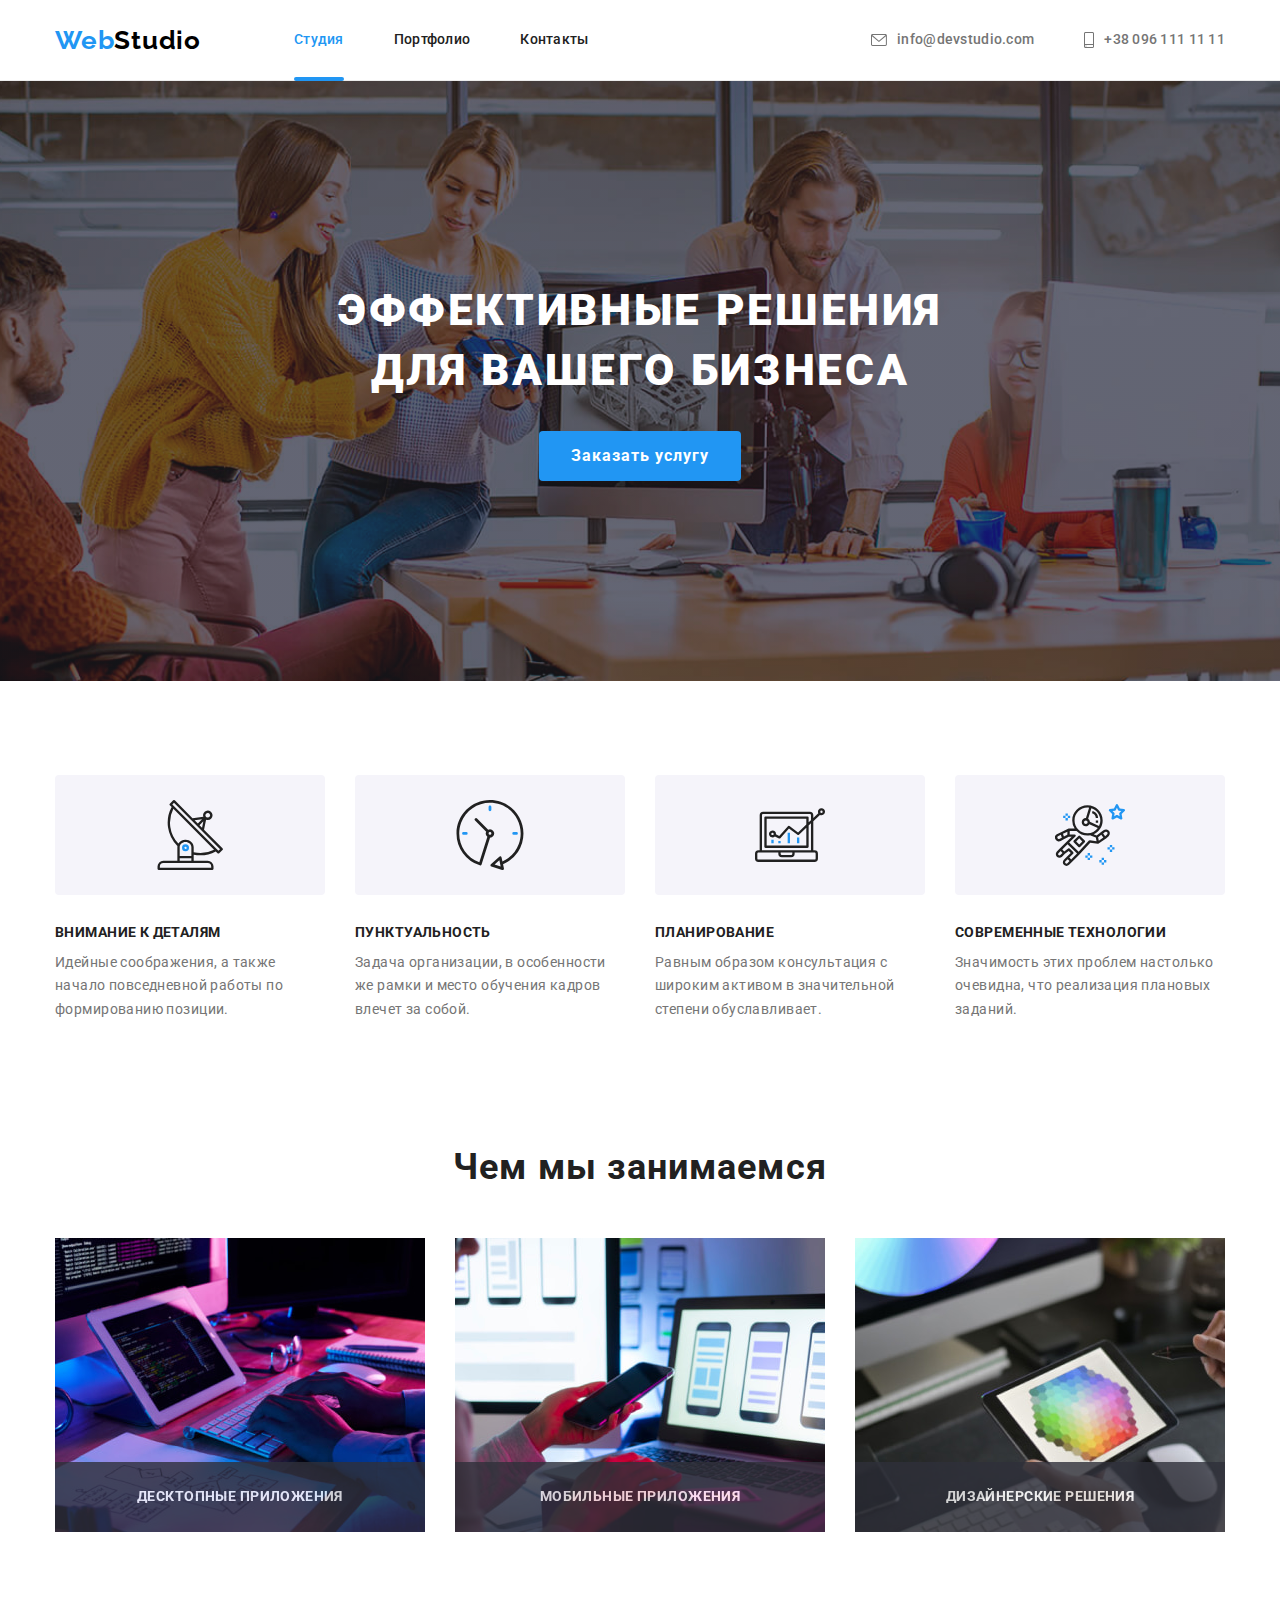
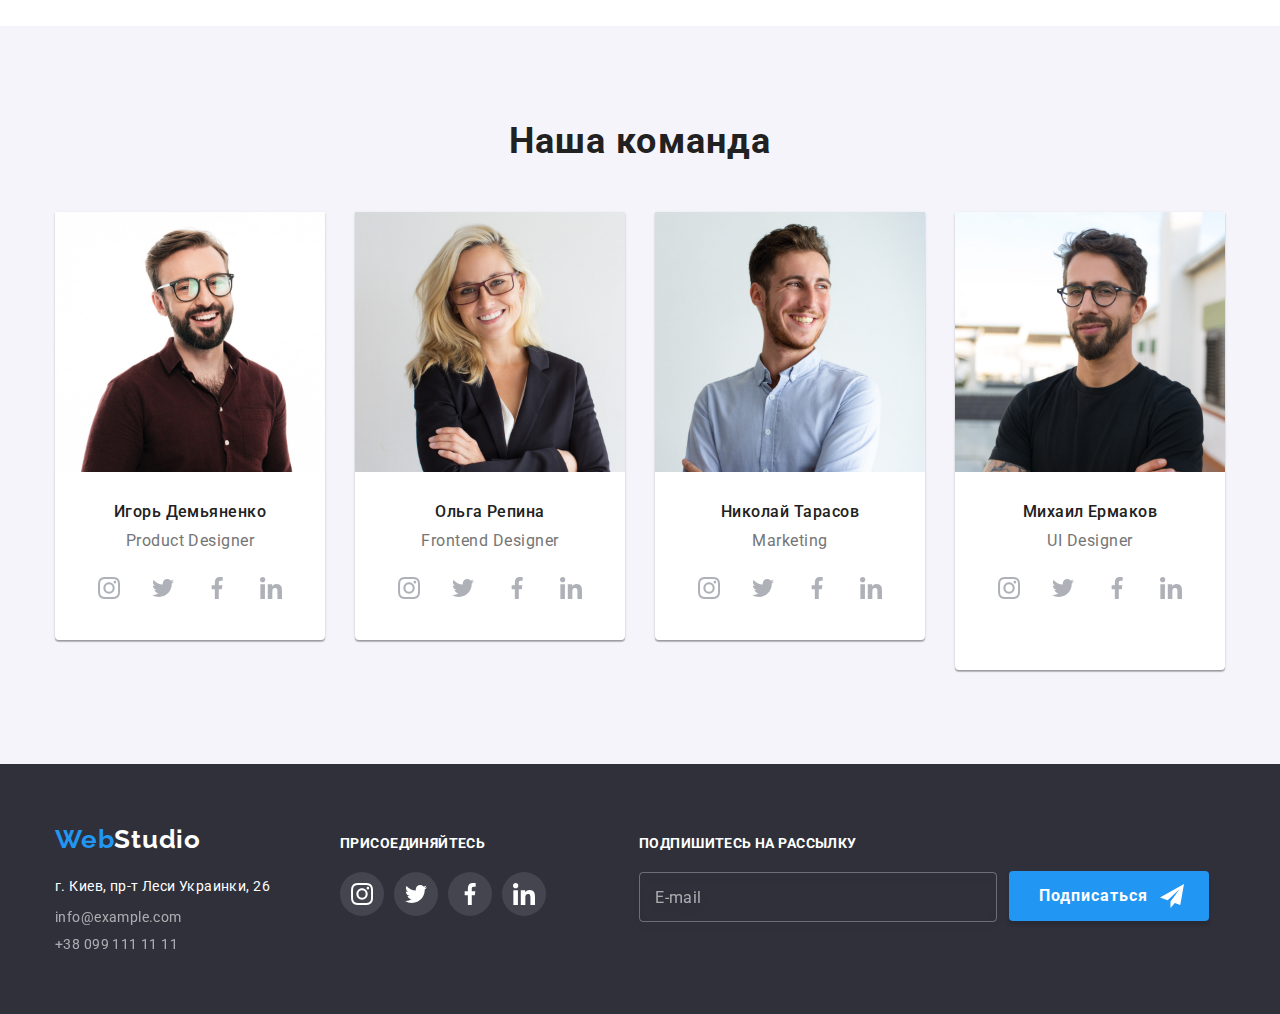
==== commit b3041279: "добавлены первые три секции" ====
--- a/index.html
+++ b/index.html
@@ -74,118 +74,118 @@
             </section>
 
             <!-- секция Преимущества -->
-            <!-- <section class="section advantage">
+            <section class="advantage section">
                 <div class="container">
                     <h2 class="title visually-hidden" >Преимущества</h2>
-                    <ul class="advantage-list list">
-                        <li class="advantage-item">
-                            <div  class="advantage-img">
-                                <svg class="advantage-icon" width="70" height="70">
+                    <ul class="advantage__list list">
+                        <li class="advantage__item">
+                            <div  class="advantage__img">
+                                <svg class="advantage__icon" width="70" height="70">
                                     <use href="./images/icons.svg#sputnik"></use>
                                 </svg>
                             </div>    
-                            <h3 class="advantage-title">Внимание к деталям</h3>
-                            <p class="advantage-descrtp">Идейные соображения, а также начало повседневной работы по формированию позиции.
+                            <h3 class="advantage__title">Внимание к деталям</h3>
+                            <p class="advantage__descrtp">Идейные соображения, а также начало повседневной работы по формированию позиции.
                             </p>
                         </li>
-                        <li class="advantage-item">
-                            <div class="advantage-img">
-                                <svg class="advantage-icon" width="70" height="70">
+                        <li class="advantage__item">
+                            <div class="advantage__img">
+                                <svg class="advantage__icon" width="70" height="70">
                                     <use href="./images/icons.svg#clock"></use>
                                 </svg>
                             </div>
-                            <h3 class="advantage-title">Пунктуальность</h3>
-                            <p class="advantage-descrtp">Задача организации, в особенности же рамки и место обучения кадров влечет за собой.
+                            <h3 class="advantage__title">Пунктуальность</h3>
+                            <p class="advantage__descrtp">Задача организации, в особенности же рамки и место обучения кадров влечет за собой.
                             </p>
                         </li>
-                        <li class="advantage-item">
-                            <div class="advantage-img">
-                                <svg class="advantage-icon" width="70" height="70">
+                        <li class="advantage__item">
+                            <div class="advantage__img">
+                                <svg class="advantage__icon" width="70" height="70">
                                     <use href="./images/icons.svg#diagram"></use>
                                 </svg>
                             </div>
-                            <h3 class="advantage-title">Планирование</h3>
-                            <p class="advantage-descrtp">Равным образом консультация с широким активом в значительной степени обуславливает.
+                            <h3 class="advantage__title">Планирование</h3>
+                            <p class="advantage__descrtp">Равным образом консультация с широким активом в значительной степени обуславливает.
                             </p>
                         </li>
-                        <li class="advantage-item">
-                            <div class="advantage-img">                            
-                                <svg class="advantage-icon" width="70" height="70">
+                        <li class="advantage__item">
+                            <div class="advantage__img">                            
+                                <svg class="advantage__icon" width="70" height="70">
                                     <use href="./images/icons.svg#astronaut"></use>
                                 </svg>
                             </div>
-                            <h3 class="advantage-title">Современные технологии</h3>
-                            <p class="advantage-descrtp">Значимость этих проблем настолько очевидна, что реализация плановых заданий.</p>
+                            <h3 class="advantage__title">Современные технологии</h3>
+                            <p class="advantage__descrtp">Значимость этих проблем настолько очевидна, что реализация плановых заданий.</p>
                         </li>
                     </ul>
                 </div>
                 
-            </section> -->
+            </section>
 
             <!-- секция Чем мы занимаемся -->
-            <!-- <section class="section workboard">
-                <div class="container container-workboard">
+            <section class="workboard section">
+                <div class="workboard__container container">
                     <h2 class="title">Чем мы занимаемся</h2>
-                    <ul class="workboard-list list">
-                        <li class="workboard-item">
-                            <div class="workboard-cont">
-                                <img class="workboard-img" src="./images/keyboard.jpg" alt="работа за клавиатурой" width="370" height="294">
-                                <p class="workboard-descrtp">Десктопные приложения</p>
+                    <ul class="workboard__list list">
+                        <li class="workboard__item">
+                            <div class="workboard__thumb">
+                                <img class="workboard__img" src="./images/keyboard.jpg" alt="работа за клавиатурой" width="370" height="294">
+                                <p class="workboard__descrtp">Десктопные приложения</p>
                             </div>
                         </li>
-                        <li class="workboard-item">
-                            <div class="workboard-cont">
-                                <img class="workboard-img" src="./images/laptop_phone.jpg" alt="работа с телефоном и с ноутбуком" width="370"
+                        <li class="workboard__item">
+                            <div class="workboard__thumb">
+                                <img class="workboard__img" src="./images/laptop_phone.jpg" alt="работа с телефоном и с ноутбуком" width="370"
                                 height="294">
-                                <p class="workboard-descrtp">Мобильные приложения</p>
+                                <p class="workboard__descrtp">Мобильные приложения</p>
                             </div>
                         </li>
-                        <li class="workboard-item">
-                            <div class="workboard-cont">
-                                <img class="workboard-img" src="./images/color_palette.jpg" alt="палитра цветов на планшете" width="370"
+                        <li class="workboard__item">
+                            <div class="workboard__thumb">
+                                <img class="workboard__img" src="./images/color_palette.jpg" alt="палитра цветов на планшете" width="370"
                                 height="294">
-                                <p class="workboard-descrtp">Дизайнерские решения</p>
+                                <p class="workboard__descrtp">Дизайнерские решения</p>
                             </div>
                         </li>
                     </ul>
                 </div>
-            </section> -->
+            </section>
                 
             <!-- секция Наша команда -->
-            <!-- <section class="section team">
+            <section class="section team">
                 <div class="container">
                     <h2 class="title">Наша команда</h2>
-                    <ul class="team-list list">
-                        <li class="team-item">
-                                <img class="member-photo" src="./images/yhor_demyanenko.jpg" alt="Игорь Демьяненко" width="270" height="260">
-                                <div class="about-member"> 
-                                    <h3 class="member-name">Игорь Демьяненко</h3>
-                                    <p class="member-position" lang="en">Product Designer</p>
-                                    <ul class="social-list list">
-                                        <li class="social-item"> 
-                                            <a href="" class="social-link link">
-                                                <svg class="social-icon">
+                    <ul class="team__list list">
+                        <li class="team__item">
+                                <img class="member__photo" src="./images/yhor_demyanenko.jpg" alt="Игорь Демьяненко" width="270" height="260">
+                                <div class="member__about"> 
+                                    <h3 class="member__name">Игорь Демьяненко</h3>
+                                    <p class="member__position" lang="en">Product Designer</p>
+                                    <ul class="social__list list">
+                                        <li class="social__item"> 
+                                            <a href="" class="social__link link">
+                                                <svg class="social__icon">
                                                     <use href="./images/icons.svg#instagram"></use>
                                                 </svg>
                                             </a> 
                                         </li>
-                                        <li class="social-item"> 
-                                            <a href="" class="social-link link">
-                                                <svg class="social-icon">
+                                        <li class="social__item"> 
+                                            <a href="" class="social__link link">
+                                                <svg class="social__icon">
                                                     <use href="./images/icons.svg#twitter"></use>
                                                 </svg>
                                             </a> 
                                         </li>
-                                        <li class="social-item"> 
-                                            <a href="" class="social-link link">
-                                                <svg class="social-icon">
+                                        <li class="social__item"> 
+                                            <a href="" class="social__link link">
+                                                <svg class="social__icon">
                                                     <use href="./images/icons.svg#facebook"></use>
                                                 </svg>
                                             </a> 
                                         </li>
-                                        <li class="social-item"> 
-                                            <a href="" class="social-link link">
-                                                <svg class="social-icon">
+                                        <li class="social__item"> 
+                                            <a href="" class="social__link link">
+                                                <svg class="social__icon">
                                                     <use href="./images/icons.svg#linkedin"></use>
                                                 </svg>
                                             </a> 
@@ -193,37 +193,37 @@
                                     </ul>
                                 </div>
                         </li>
-                        <li class="team-item">
-                                
-                                <img class="member-photo" src="./images/olha_repyna.jpg" alt="Ольга Репина" width="270" height="260">
-                                <div class="about-member">
-                                    <h3 class="member-name">Ольга Репина</h3>
-                                    <p class="member-position" lang="en">Frontend Designer</p>
-                                    <ul class="social-list list">
-                                        <li class="social-item">
-                                            <a href="" class="social-link link">
-                                                <svg class="social-icon">
+                        <li class="team__item">
+                                <img class="member__photo" src="./images/olha_repyna.jpg" alt="Ольга Репина" width="270" height="260">
+                                <div class="member__about">
+                                    <h3 class="member__name">Ольга Репина</h3>
+                                    <p class="member__position" lang="en">Frontend Designer</p>
+                                    
+                                    <ul class="social__list list">
+                                        <li class="social__item">
+                                            <a href="" class="social__link link">
+                                                <svg class="social__icon">
                                                     <use href="./images/icons.svg#instagram"></use>
                                                 </svg>
                                             </a>
                                         </li>
-                                        <li class="social-item">
-                                            <a href="" class="social-link link">
-                                                <svg class="social-icon">
+                                        <li class="social__item">
+                                            <a href="" class="social__link link">
+                                                <svg class="social__icon">
                                                     <use href="./images/icons.svg#twitter"></use>
                                                 </svg>
                                             </a>
                                         </li>
-                                        <li class="social-item">
-                                            <a href="" class="social-link link">
-                                                <svg class="social-icon">
+                                        <li class="social__item">
+                                            <a href="" class="social__link link">
+                                                <svg class="social__icon">
                                                     <use href="./images/icons.svg#facebook"></use>
                                                 </svg>
                                             </a>
                                         </li>
-                                        <li class="social-item">
-                                            <a href="" class="social-link link">
-                                                <svg class="social-icon">
+                                        <li class="social__item">
+                                            <a href="" class="social__link link">
+                                                <svg class="social__icon">
                                                     <use href="./images/icons.svg#linkedin"></use>
                                                 </svg>
                                             </a>
@@ -231,36 +231,36 @@
                                     </ul>
                                 </div>
                         </li>
-                        <li class="team-item">
-                                <img class="member-photo" src="./images/nykolaj_tarasov.jpg" alt="Николай Тарасов" width="270" height="260">
-                                <div class="about-member">
-                                    <h3 class="member-name">Николай Тарасов</h3>
-                                    <p class="member-position" lang="en">Marketing</p>
-                                    <ul class="social-list list">
-                                        <li class="social-item">
-                                            <a href="" class="social-link link">
-                                                <svg class="social-icon">
+                        <li class="team__item">
+                                <img class="member__photo" src="./images/nykolaj_tarasov.jpg" alt="Николай Тарасов" width="270" height="260">
+                                <div class="member__about">
+                                    <h3 class="member__name">Николай Тарасов</h3>
+                                    <p class="member__position" lang="en">Marketing</p>
+                                    <ul class="social__list list">
+                                        <li class="social__item">
+                                            <a href="" class="social__link link">
+                                                <svg class="social__icon">
                                                     <use href="./images/icons.svg#instagram"></use>
                                                 </svg>
                                             </a>
                                         </li>
-                                        <li class="social-item">
-                                            <a href="" class="social-link link">
-                                                <svg class="social-icon">
+                                        <li class="social__item">
+                                            <a href="" class="social__link link">
+                                                <svg class="social__icon">
                                                     <use href="./images/icons.svg#twitter"></use>
                                                 </svg>
                                             </a>
                                         </li>
-                                        <li class="social-item">
-                                            <a href="" class="social-link link">
-                                                <svg class="social-icon">
+                                        <li class="social__item">
+                                            <a href="" class="social__link link">
+                                                <svg class="social__icon">
                                                     <use href="./images/icons.svg#facebook"></use>
                                                 </svg>
                                             </a>
                                         </li>
-                                        <li class="social-item">
-                                            <a href="" class="social-link link">
-                                                <svg class="social-icon">
+                                        <li class="social__item">
+                                            <a href="" class="social__link link">
+                                                <svg class="social__icon">
                                                     <use href="./images/icons.svg#linkedin"></use>
                                                 </svg>
                                             </a>
@@ -268,36 +268,36 @@
                                     </ul>
                                 </div>
                         </li>
-                        <li class="team-item">
-                                <img class="member-photo" src="./images/myxayl_ermakov.jpg" alt="Михаил Ермаков" width="270" height="260">
-                                <div class="about-member">
-                                    <h3 class="member-name">Михаил Ермаков</h3>
-                                    <p class="member-position" lang="en">UI Designer</p>
-                                    <ul class="social-list list">
-                                        <li class="social-item">
-                                            <a href="" class="social-link link">
-                                                <svg class="social-icon">
+                        <li class="team__item">
+                                <img class="member__photo" src="./images/myxayl_ermakov.jpg" alt="Михаил Ермаков" width="270" height="260">
+                                <div class="member__about">
+                                    <h3 class="member__name">Михаил Ермаков</h3>
+                                    <p class="member__position" lang="en">UI Designer</p>
+                                    <ul class="social__list list">
+                                        <li class="social__item">
+                                            <a href="" class="social__link link">
+                                                <svg class="social__icon">
                                                     <use href="./images/icons.svg#instagram"></use>
                                                 </svg>
                                             </a>
                                         </li>
-                                        <li class="social-item">
-                                            <a href="" class="social-link link">
-                                                <svg class="social-icon">
+                                        <li class="social__item">
+                                            <a href="" class="social__link link">
+                                                <svg class="social__icon">
                                                     <use href="./images/icons.svg#twitter"></use>
                                                 </svg>
                                             </a>
                                         </li>
-                                        <li class="social-item">
-                                            <a href="" class="social-link link">
-                                                <svg class="social-icon">
+                                        <li class="social__item">
+                                            <a href="" class="social__link link">
+                                                <svg class="social__icon">
                                                     <use href="./images/icons.svg#facebook"></use>
                                                 </svg>
                                             </a>
                                         </li>
-                                        <li class="social-item">
-                                            <a href="" class="social-link link">
-                                                <svg class="social-icon">
+                                        <li class="social__item">
+                                            <a href="" class="social__link link">
+                                                <svg class="social__icon">
                                                     <use href="./images/icons.svg#linkedin"></use>
                                                 </svg>
                                             </a>
@@ -307,7 +307,7 @@
                         </li>
                     </ul>
                 </div>
-            </section> -->
+            </section>
 
             <!-- секция Постоянные клиенты -->
             <!-- <section class="clients section">
@@ -382,28 +382,28 @@
                 <div class="footer__socials">
                     <p class="footer__subscribe">присоединяйтесь</p>
                     <ul class="footer-social__list list">
-                        <li class="social-item">
+                        <li class="social__item">
                             <a href="" class="footer-social__link link">
                                 <svg class="footer-social__icon">
                                     <use href="./images/icons.svg#instagram"></use>
                                 </svg>
                             </a>
                         </li>
-                        <li class="social-item">
+                        <li class="social__item">
                             <a href="" class="footer-social__link link">
                                 <svg class="footer-social__icon">
                                     <use href="./images/icons.svg#twitter"></use>
                                 </svg>
                             </a>
                         </li>
-                        <li class="social-item">
+                        <li class="social__item">
                             <a href="" class="footer-social__link link">
                                 <svg class="footer-social__icon">
                                     <use href="./images/icons.svg#facebook"></use>
                                 </svg>
                             </a>
                         </li>
-                        <li class="social-item">
+                        <li class="social__item">
                             <a href="" class="footer-social__link link">
                                 <svg class="footer-social__icon">
                                     <use href="./images/icons.svg#linkedin"></use>
--- a/css/main.min.css
+++ b/css/main.min.css
@@ -1,2 +1,2 @@
-:root{--primary-font: 'Roboto', sans-serif;--secondary-font: 'Raleway', sans-serif;--primary-txt: #212121;--secondary-txt: #757575;--light-txt: #ffffff;--accent-txt: #2196f3;--logo-txt: #000000;--primary-bg: #ffffff;--secondary-bg: #2f303a;--third-bg: #f5f4fa;--main-btn-bg: #2196f3;--hover-main-btn-bg: #188ce8;--filter-btn-bg: #f5f4fa;--hover-filter-btn-bg: #2196f3;--primary-border: #eeeeee;--header-border: #ececec;--primary-icon: #afb1b8;--accent-icon: #ffffff;--hover-icon-bg: #2196f3;--time-duration: 250ms;--time-fun: cubic-bezier(0.4, 0, 0.2, 1)}.visually-hidden{position:absolute;width:1px;height:1px;margin:-1px;border:0;padding:0;white-space:nowrap;clip-path:inset(100%);clip:rect(0 0 0 0);overflow:hidden}h1,h2,h3,h4,p{margin-top:0}h2:last-child,h1:last-child,h3:last-child,h4:last-child,p:last-child{margin-bottom:0}.link{text-decoration:none;position:relative}.list{padding-left:0;margin-top:0;margin-bottom:0;list-style:none}body{font-family:var(--primary-font);color:var(--primary-txt)}.no-scroll{overflow-y:hidden}img{display:block}input,textarea{outline:transparent}textarea{resize:none}.section{padding-top:94px;padding-bottom:94px}.title{margin-bottom:50px;font-family:var(--primary-font);font-weight:700;font-size:36px;line-height:1.17;text-align:center;letter-spacing:0.03em}.container{max-width:480px;margin-left:auto;margin-right:auto;padding-left:15px;padding-right:15px}@media screen and (min-width: 768px){.container{max-width:768px}}@media screen and (min-width: 1200px){.container{max-width:1200px}}.main-btn{min-width:160px;max-width:300px;padding:10px 32px;border-radius:4px;border:0;font-weight:700;font-size:16px;line-height:1.88;align-items:center;text-align:center;letter-spacing:0.06em;color:var(--light-txt);background-color:var(--main-btn-bg);cursor:pointer;transition-property:background-color;transition-duration:var(--time-duration);transition-timing-function:var(--time-fun)}.main-btn:hover,.main-btn:focus{background-color:var(--hover-main-btn-bg)}.submit-btn-modal{width:200px;height:50px;font-family:var(--primary-font);font-weight:700;font-size:16px;line-height:1.87;display:flex;align-items:center;justify-content:center;letter-spacing:0.06em;color:var(--light-txt);background:var(--main-btn-bg);box-shadow:0px 4px 4px rgba(0,0,0,0.15);border-radius:4px;margin-left:auto;margin-right:auto;cursor:pointer;border:none;transition-property:background-color, box-shadow;transition-duration:var(--time-duration);transition-timing-function:var(--time-fun)}.submit-btn-modal:hover,.submit-btn-modal:focus{background:var(--hover-main-btn-bg)}.menu-btn{margin-left:auto;margin-top:10px;margin-bottom:10px;display:flex;align-items:center;justify-content:center;width:40px;height:40px;background-color:transparent;border:none;outline:transparent;cursor:pointer;padding:0;z-index:99}@media screen and (min-width: 768px){.menu-btn{display:none}}.menu-btn:hover .menu-btn__icon-open,.menu-btn:focus .menu-btn__icon-open{fill:var(--accent-txt)}.menu-btn:hover .menu-btn__icon-close,.menu-btn:focus .menu-btn__icon-close{fill:var(--accent-txt)}.menu-btn__icon-open{opacity:1;fill:var(--primary-txt)}.menu-btn__icon-close{opacity:0;fill:var(--primary-txt)}.menu-btn.is-active .menu-btn__icon-open{opacity:0}.menu-btn.is-active .menu-btn__icon-close{opacity:1}.mobile-overlay{position:fixed;top:0;left:0;width:100vw;height:100vh;z-index:10;transform:translateX(100%);visibility:hidden;pointer-events:none;transition-property:transform;transition-duration:var(--time-duration);transition-timing-function:var(--time-fun);background-color:var(--primary-bg);box-shadow:0px 4px 8px rgba(0,0,0,0.04),0px 2px 4px rgba(0,0,0,0.08),0px 1px 3px rgba(0,0,0,0.16)}.mobile-overlay.is-open{transform:translateX(0);visibility:visible;pointer-events:initial}@media screen and (min-width: 768px){.mobile-overlay{display:none}}.mobile-menu{position:fixed;top:0;left:0;width:100%;height:100%;background-color:var(--primary-bg);padding:48px 40px;display:flex;flex-direction:column}@media screen and (min-width: 768px){.mobile-menu{display:none}}.mobile-menu-group{margin-top:auto}.mobile-nav__link{font-weight:500;font-size:40px;line-height:1.17;letter-spacing:0.02em;color:var(--primary-txt);transition-property:color;transition-duration:var(--time-duration);transition-timing-function:var(--time-fun)}.mobile-nav__link:hover,.mobile-nav__link:focus{color:var(--accent-txt)}.mobile-nav__item{margin-bottom:32px}.mobile-current{color:var(--accent-txt)}.mobile-contacts__list{margin-bottom:64px}.mobile-contacts__item:not(:last-child){margin-bottom:32px}.mobile-contacts__link{font-weight:500;font-size:24px;line-height:1.16;letter-spacing:0.02em;color:var(--secondary-txt);transition-property:color;transition-duration:var(--time-duration);transition-timing-function:var(--time-fun)}.mobile-contacts__link:hover,.mobile-contacts__link:focus{color:var(--accent-txt)}.mobile-contacts__link.phone{color:var(--accent-txt)}@media screen and (min-width: 480px){.mobile-contacts__link.phone{font-size:34px;line-height:1.17}}.mobile-social__list{display:flex;flex-wrap:wrap;margin-top:-10px;margin-right:-10px}.mobile-social__item{margin-top:10px;margin-right:10px}.mobile-social__item:last-child .mobile-social__link{padding:0;border:none}.mobile-social__link{display:block;padding-right:10px;font-weight:500;font-size:18px;line-height:1.22;letter-spacing:0.02em;color:var(--accent-txt);border-right:1px solid rgba(33,33,33,0.2)}.backdrop{position:fixed;top:0;left:0;width:100%;height:100%;background-color:rgba(0,0,0,0.2);transition-property:opacity, visibility;transition-duration:var(--time-duration);transition-timing-function:var(--time-fun);z-index:101}.backdrop.is-hidden{visibility:hidden;opacity:0;pointer-events:none}.modal{position:absolute;top:50%;left:50%;transform:translate(-50%, -50%);width:90vw;height:100vh;background:var(--primary-bg);box-shadow:0px 1px 3px rgba(0,0,0,0.12),0px 1px 1px rgba(0,0,0,0.14),0px 2px 1px rgba(0,0,0,0.2);border-radius:4px;padding:40px}@media screen and (min-width: 480px){.modal{width:450px;height:609px}}@media screen and (min-width: 1200px){.modal{width:528px;height:581px}}.modal__text{font-family:var(--primary-font);font-weight:700;font-size:20px;line-height:1.15;text-align:center;letter-spacing:0.03em;color:var(--primary-txt);margin-bottom:12px}.exit-btn{position:absolute;top:8px;right:8px;width:30px;height:30px;background:var(--primary-bg);border:1px solid rgba(0,0,0,0.1);box-sizing:border-box;border-radius:50%;cursor:pointer;display:flex;align-items:flex-end;justify-content:center;transition-property:fill;transition-duration:var(--time-duration);transition-timing-function:var(--time-fun)}.exit-btn:hover .exit-btn__icon,.exit-btn:focus .exit-btn__icon{fill:var(--hover-icon-bg)}.exit-btn__icon{height:18px;width:18px}.modal-form__label{position:relative;display:flex;flex-direction:column;margin-bottom:10px}.modal-form__label.modal-form__label--comments{margin-bottom:20px}.modal-form__label:focus-within>.icon-mod{fill:var(--hover-icon-bg)}.modal-form__label:focus-within>.form-input-modal{border:1px solid var(--main-btn-bg)}.modal-form__text{font-family:var(--primary-font);font-size:12px;line-height:1.16;letter-spacing:0.01em;color:var(--secondary-txt);margin-bottom:4px}.icon-mod{position:absolute;transform:translate(-50%, -50%);bottom:8px;left:21px;transition-property:fill;transition-duration:var(--time-duration);transition-timing-function:var(--time-fun)}.modal-form__input{height:40px;border:1px solid rgba(33,33,33,0.2);box-sizing:border-box;border-radius:4px;padding-left:42px;transition-property:border-color;transition-duration:var(--time-duration);transition-timing-function:var(--time-fun)}.modal-form__input.textarea{height:120px;border:1px solid rgba(33,33,33,0.2);box-sizing:border-box;border-radius:4px;padding:12px 16px;font-family:var(--primary-font);font-size:14px;line-height:1.14;letter-spacing:0.01em}.modal-form__input.textarea::placeholder{color:rgba(117,117,117,0.5)}.checkbox__label{display:flex;justify-content:center;align-items:center;margin-bottom:30px;cursor:pointer}.checkbox__input{--webkit-appearance: none;--moz-appeance: none;appearance:none}.checkbox__icon{display:inline-block;width:16px;height:15px;border-radius:2px;background-color:var(--primary-bg);background-image:url(../images/checkbox.svg);background-repeat:no-repeat;background-position:center;flex-shrink:0}.checkbox__input:checked+.checkbox__icon{background-color:var(--hover-icon-bg);background-image:url(../images/check-submit.svg)}.checkbox__text{font-family:var(--primary-font);font-size:12px;line-height:1.16;letter-spacing:0.03em;color:var(--secondary-txt);margin:0 0 0 8px}@media screen and (min-width: 1200px){.checkbox__text{font-size:14px;line-height:1.71}}.checkbox__link{color:var(--accent-txt);text-decoration:underline}.header{border-bottom:1px solid var(--header-border)}.header__container{display:flex;align-items:center}.logo-link__header{font-family:var(--secondary-font);font-weight:700;font-size:24px;line-height:1.16;letter-spacing:0.03em;color:var(--logo-txt)}@media screen and (min-width: 768px){.logo-link__header{margin-right:88px}}@media screen and (min-width: 1200px){.logo-link__header{margin-right:93px;font-size:26px;line-height:1.19}}.logo-link__accent{color:var(--accent-txt)}.header-nav{display:none}@media screen and (min-width: 768px){.header-nav{display:flex}}.header-nav__list{display:flex}.header-nav__link{display:block;padding-top:32px;padding-bottom:32px;font-weight:500;font-size:14px;line-height:1.14;letter-spacing:0.02em;color:var(--primary-txt);transition-property:color;transition-duration:var(--time-duration);transition-timing-function:var(--time-fun)}.header-nav__link:hover,.header-nav__link:focus{color:var(--accent-txt)}.header-nav__item{margin-right:50px}.header-nav__item:last-child{margin-right:0}.header-contacts__list{display:none}@media screen and (min-width: 768px){.header-contacts__list{margin-left:auto;display:flex;flex-direction:column;justify-content:center}}@media screen and (min-width: 1200px){.header-contacts__list{flex-direction:row;align-items:center}}@media screen and (min-width: 768px){.header-contacts__item:not(:last-child){margin-bottom:10px}}@media screen and (min-width: 1200px){.header-contacts__item:not(:last-child){margin-right:50px;margin-bottom:0}}.header-contacts__link{display:flex;align-items:center;font-weight:500;font-size:14px;line-height:1.14;letter-spacing:0.02em;color:var(--secondary-txt);transition-property:color;transition-duration:var(--time-duration);transition-timing-function:var(--time-fun)}.header-contacts__link:hover,.header-contacts__link:focus{color:var(--accent-txt)}.header-contacts__icon{margin-right:10px;fill:currentColor}.current{color:var(--accent-txt)}.current::after{position:absolute;bottom:-1px;left:0;content:'';display:block;width:100%;height:4px;border-radius:2px;background-color:var(--accent-txt)}.order{text-align:center;margin-left:auto;margin-right:auto;padding-top:118px;padding-bottom:118px;background-color:var(--secondary-bg);background-image:linear-gradient(to right, rgba(47,48,58,0.4), rgba(47,48,58,0.4)),url(../images/bg-hero.png);background-position:center;background-size:cover;background-repeat:no-repeat}@media screen and (min-width: 1200px){.order{padding-top:200px;padding-bottom:200px}}.main-title{margin-bottom:30px;font-weight:900;font-size:26px;line-height:1.62;text-align:center;letter-spacing:0.06em;text-transform:uppercase;color:var(--light-txt)}@media screen and (min-width: 1200px){.main-title{font-size:44px;line-height:1.36}}.advantage-list{display:flex}.advantage-item{max-width:270px;margin-right:30px}.advantage-item:last-child{margin-right:0}.advantage-img{display:flex;justify-content:center;align-items:center;width:270px;height:120px;background:var(--third-bg);border-radius:4px;margin-bottom:30px}.advantage-title{margin-bottom:10px;font-weight:700;font-size:14px;line-height:1.14;letter-spacing:0.03em;text-transform:uppercase}.advantage-descrtp{font-size:14px;line-height:1.7;letter-spacing:0.03em;color:var(--secondary-txt)}.section.workboard{padding-top:0}.workboard-list{display:flex}.workboard-item{margin-right:30px}.workboard-item:last-child{margin-right:0}.workboard-cont{position:relative}.workboard-descrtp{display:flex;align-items:center;justify-content:center;width:100%;height:70px;position:absolute;bottom:0;left:0;color:var(--light-txt);background-color:var(--secondary-bg);opacity:0.8;font-family:var(--primary-font);font-weight:700;font-size:14px;line-height:1.14;letter-spacing:0.03em;text-transform:uppercase;text-align:center}.team{background-color:var(--third-bg)}.team-list{display:flex}.team-item{margin-right:30px;box-shadow:0px 1px 3px rgba(0,0,0,0.12),0px 1px 1px rgba(0,0,0,0.14),0px 2px 1px rgba(0,0,0,0.2);border-radius:0px 0px 4px 4px;background-color:var(--primary-bg)}.team-item:last-child{margin-right:0}.about-member{padding-top:30px;padding-bottom:30px}.member-name{margin-bottom:10px;font-weight:500;font-size:16px;line-height:1.19;text-align:center;letter-spacing:0.03em}.member-position{font-size:16px;line-height:1.19;text-align:center;letter-spacing:0.03em;color:var(--secondary-txt)}.social-list{display:flex;justify-content:center}.social-item{margin-right:10px}.social-item:last-child{margin-right:0}.social-link{display:flex;width:44px;height:44px;background-color:var(--primary-bg);border-radius:50%;justify-content:center;align-items:center;transition-property:background-color;transition-duration:var(--time-duration);transition-timing-function:var(--time-fun)}.social-link:hover,.social-link:focus{background-color:var(--hover-icon-bg)}.social-icon{width:22px;height:22px;fill:var(--primary-icon);transition-property:fill;transition-duration:var(--time-duration);transition-timing-function:var(--time-fun)}.social-link:hover .social-icon,.social-icon:focus .social-icon{fill:var(--accent-icon)}.clients__list{display:flex;flex-wrap:wrap}@media screen and (min-width: 1200px){.clients__list{display:flex;align-items:center;margin-top:-30px;margin-right:-30px}}.clients__item{flex-basis:calc(100% / 6 - 30px);margin-top:30px;margin-right:30px;display:flex;width:170px;height:92px;border:1px solid var(--primary-icon);box-sizing:border-box;border-radius:4px;cursor:pointer;justify-content:center;align-items:center;transition-property:border-color;transition-duration:var(--time-duration);transition-timing-function:var(--time-fun)}.clients__item:hover,.clients__item:focus{border-color:var(--hover-icon-bg)}.clients__link{display:flex;width:100%;height:100%;justify-content:center;align-items:center;color:currentColor;cursor:pointer;fill:var(--primary-icon);transition-property:fill;transition-duration:var(--time-duration);transition-timing-function:var(--time-fun)}.clients__link:focus,.clients__link:hover{fill:var(--hover-icon-bg)}.clients__icon{color:currentColor}.footer-social__list{display:flex}.footer-social__link{background-color:rgba(255,255,255,0.1);cursor:pointer;display:flex;width:44px;height:44px;border-radius:50%;justify-content:center;align-items:center;transition-property:background;transition-duration:var(--time-duration);transition-timing-function:var(--time-fun)}.footer-social__link:hover,.footer-social__link:focus{background-color:var(--hover-icon-bg);opacity:1}.footer-social__icon{width:22px;height:22px;fill:var(--accent-icon);opacity:1;transition-property:background-color;transition-duration:var(--time-duration);transition-timing-function:var(--time-fun)}.form{display:flex;align-items:center;flex-direction:column}@media screen and (max-width: 480px){.form{width:100%}}@media screen and (min-width: 1200px){.form{align-items:flex-end;flex-direction:row}}.form__label{display:flex;align-items:center;flex-direction:column;margin-bottom:20px}@media screen and (max-width: 480px){.form__label{width:100%}}@media screen and (min-width: 1200px){.form__label{padding-right:12px;margin-bottom:0;align-items:flex-start}}.form__title{font-family:var(--primary-font);font-weight:700;font-size:14px;line-height:1.14;letter-spacing:0.03em;text-transform:uppercase;color:var(--light-txt);margin-bottom:20px;display:flex;justify-content:center}.form__input{font-family:var(--primary-font);font-size:16px;line-height:1.25;letter-spacing:0.03em;border:1px solid rgba(255,255,255,0.3);box-sizing:border-box;filter:drop-shadow(0px 4px 4px rgba(0,0,0,0.15));border-radius:4px;background-color:rgba(10,10,10,0);width:100%;height:50px;padding:15px;color:rgba(255,255,255,0.6)}@media screen and (min-width: 480px){.form__input{width:450px}}@media screen and (min-width: 1200px){.form__input{width:358px}}.form__input::placeholder{color:rgba(255,255,255,0.6)}.submit-btn{position:relative;width:200px;height:50px;background:var(--main-btn-bg);box-shadow:0px 4px 4px rgba(0,0,0,0.15);border-radius:4px;border:none;padding:10px 30px;font-family:var(--primary-font);font-weight:700;font-size:16px;line-height:1.88;display:flex;align-items:center;text-align:center;letter-spacing:0.06em;color:var(--light-txt);cursor:pointer;margin-bottom:1px}.send-icon{fill:var(--accent-icon);position:absolute;top:50%;right:13px;transform:translate(-50%, -50%)}.footer{background-color:var(--secondary-bg);padding-top:60px;padding-bottom:60px}.footer__container{display:flex;flex-direction:column;align-items:center}@media screen and (min-width: 768px){.footer__container{flex-direction:row;align-items:flex-start;flex-wrap:wrap;justify-content:center}}@media screen and (min-width: 1200px){.footer__container{flex-direction:row;align-items:baseline;flex-wrap:nowrap;justify-content:flex-start}}.footer__address{margin-bottom:60px}@media screen and (min-width: 768px){.footer__address{margin-right:165px}}@media screen and (min-width: 1200px){.footer__address{margin-bottom:0;margin-right:70px}}.logo-link__footer{display:flex;justify-content:center;font-family:var(--secondary-font);font-weight:700;font-size:24px;line-height:1.16;letter-spacing:0.03em;color:var(--light-txt);margin-bottom:20px}@media screen and (min-width: 1200px){.logo-link__footer{justify-content:flex-start;font-size:26px;line-height:1.19}}.address{font-style:normal;display:flex;flex-direction:column;align-items:center}@media screen and (min-width: 1200px){.address{align-items:flex-start}}.address__text{margin-bottom:9px;font-size:14px;line-height:1.7;letter-spacing:0.03em;color:var(--light-txt)}.address__mail,.address__tel{font-size:14px;line-height:1.14;letter-spacing:0.03em;color:var(--light-txt);opacity:0.6;transition-property:color;transition-duration:var(--time-duration);transition-timing-function:var(--time-fun)}.address__mail:hover,.address__tel:hover,.address__mail:focus,.address__tel:focus{color:var(--accent-txt)}.address__item:not(:last-child){margin-bottom:9px}.footer__socials{margin-bottom:60px}@media screen and (min-width: 1200px){.footer__socials{margin-bottom:0;margin-right:93px}}.footer__subscribe{font-family:var(--primary-font);font-weight:700;font-size:14px;line-height:1.14;letter-spacing:0.03em;text-transform:uppercase;color:var(--light-txt);margin-bottom:20px;display:flex;justify-content:center}@media screen and (min-width: 1200px){.footer__subscribe{justify-content:flex-start}}.filter-list{display:flex;align-items:center;margin-bottom:50px;justify-content:center}.filter-item:not(:last-child){margin-right:8px}.filter-btn{padding:6px 22px;border-radius:4px;border:0;font-weight:500;font-size:16px;line-height:1.6;text-align:center;letter-spacing:0.03em;color:var(--primary-txt);background-color:var(--filter-btn-bg);cursor:pointer;transition-property:color, background-color, box-shadow;transition-duration:var(--time-duration);transition-timing-function:var(--time-fun)}.filter-btn:hover,.filter-btn:focus{box-shadow:0px 3px 1px rgba(0,0,0,0.1),0px 1px 2px rgba(0,0,0,0.08),0px 2px 2px rgba(0,0,0,0.12);background-color:var(--hover-filter-btn-bg);color:var(--light-txt)}.current-filter{background-color:var(--accent-txt);color:var(--light-txt)}.works-img{margin-bottom:0}.works-list{display:flex;flex-wrap:wrap}.works-item-container{padding:20px 24px;border-right:1px solid var(--primary-border);border-bottom:1px solid var(--primary-border);border-left:1px solid var(--primary-border)}.works-item{margin-right:30px;margin-bottom:30px}.works-item:nth-child(3n){margin-right:0}.works-item:nth-child(n+6){margin-bottom:0}.works-link{display:block;transition-property:box-shadow;transition-duration:var(--time-duration);transition-timing-function:var(--time-fun)}.works-link:hover,.works-link:focus{box-shadow:0px 1px 1px rgba(0,0,0,0.12),0px 4px 4px rgba(0,0,0,0.06),1px 4px 6px rgba(0,0,0,0.16)}.works-thumb{position:relative;overflow:hidden}.works-descr{display:flex;align-items:center;justify-content:center;width:100%;height:100%;position:absolute;bottom:0;left:0;color:var(--light-txt);background-color:var(--accent-txt);opacity:0.9;font-family:var(--primary-font);font-size:18px;line-height:1.55;letter-spacing:0.03em;padding:63px 24px;transform:translateY(100%);transition:transform;transition-duration:var(--time-duration);transition-timing-function:var(--time-fun)}.works-link:hover .works-descr,.works-link:focus .works-descr{transform:translateY(0)}.works-name{margin-bottom:4px;font-weight:700;font-size:18px;line-height:2;letter-spacing:0.06em;color:var(--primary-txt)}.works-type{font-size:16px;line-height:1.8;letter-spacing:0.03em;color:var(--secondary-txt)}
+:root{--primary-font: 'Roboto', sans-serif;--secondary-font: 'Raleway', sans-serif;--primary-txt: #212121;--secondary-txt: #757575;--light-txt: #ffffff;--accent-txt: #2196f3;--logo-txt: #000000;--primary-bg: #ffffff;--secondary-bg: #2f303a;--third-bg: #f5f4fa;--main-btn-bg: #2196f3;--hover-main-btn-bg: #188ce8;--filter-btn-bg: #f5f4fa;--hover-filter-btn-bg: #2196f3;--primary-border: #eeeeee;--header-border: #ececec;--primary-icon: #afb1b8;--accent-icon: #ffffff;--hover-icon-bg: #2196f3;--time-duration: 250ms;--time-fun: cubic-bezier(0.4, 0, 0.2, 1)}.visually-hidden{position:absolute;width:1px;height:1px;margin:-1px;border:0;padding:0;white-space:nowrap;clip-path:inset(100%);clip:rect(0 0 0 0);overflow:hidden}h1,h2,h3,h4,p{margin-top:0}h2:last-child,h1:last-child,h3:last-child,h4:last-child,p:last-child{margin-bottom:0}.link{text-decoration:none;position:relative}.list{padding-left:0;margin-top:0;margin-bottom:0;list-style:none}body{font-family:var(--primary-font);color:var(--primary-txt)}.no-scroll{overflow:hidden}img{display:block}input,textarea{outline:transparent}textarea{resize:none}.section{padding-top:60px;padding-bottom:60px}@media screen and (min-width: 1200px){.section{padding-top:94px;padding-bottom:94px}}.title{margin-bottom:50px;font-family:var(--primary-font);font-weight:700;font-size:36px;line-height:1.17;text-align:center;letter-spacing:0.03em}.container{max-width:480px;margin-left:auto;margin-right:auto;padding-left:15px;padding-right:15px}@media screen and (min-width: 768px){.container{max-width:768px}}@media screen and (min-width: 1200px){.container{max-width:1200px}}.main-btn{min-width:160px;max-width:300px;padding:10px 32px;border-radius:4px;border:0;font-weight:700;font-size:16px;line-height:1.88;align-items:center;text-align:center;letter-spacing:0.06em;color:var(--light-txt);background-color:var(--main-btn-bg);cursor:pointer;transition-property:background-color;transition-duration:var(--time-duration);transition-timing-function:var(--time-fun)}.main-btn:hover,.main-btn:focus{background-color:var(--hover-main-btn-bg)}.submit-btn-modal{width:200px;height:50px;font-family:var(--primary-font);font-weight:700;font-size:16px;line-height:1.87;display:flex;align-items:center;justify-content:center;letter-spacing:0.06em;color:var(--light-txt);background:var(--main-btn-bg);box-shadow:0px 4px 4px rgba(0,0,0,0.15);border-radius:4px;margin-left:auto;margin-right:auto;cursor:pointer;border:none;transition-property:background-color, box-shadow;transition-duration:var(--time-duration);transition-timing-function:var(--time-fun)}.submit-btn-modal:hover,.submit-btn-modal:focus{background:var(--hover-main-btn-bg)}.menu-btn{margin-left:auto;margin-top:10px;margin-bottom:10px;display:flex;align-items:center;justify-content:center;width:40px;height:40px;background-color:transparent;border:none;outline:transparent;cursor:pointer;padding:0;z-index:99}@media screen and (min-width: 768px){.menu-btn{display:none}}.menu-btn:hover .menu-btn__icon-open,.menu-btn:focus .menu-btn__icon-open{fill:var(--accent-txt)}.menu-btn:hover .menu-btn__icon-close,.menu-btn:focus .menu-btn__icon-close{fill:var(--accent-txt)}.menu-btn__icon-open{opacity:1;fill:var(--primary-txt)}.menu-btn__icon-close{opacity:0;fill:var(--primary-txt)}.menu-btn.is-active .menu-btn__icon-open{opacity:0}.menu-btn.is-active .menu-btn__icon-close{opacity:1}.mobile-overlay{position:fixed;top:0;left:0;width:100vw;height:100vh;z-index:10;transform:translateX(100%);visibility:hidden;pointer-events:none;transition-property:transform;transition-duration:var(--time-duration);transition-timing-function:var(--time-fun);background-color:var(--primary-bg);box-shadow:0px 4px 8px rgba(0,0,0,0.04),0px 2px 4px rgba(0,0,0,0.08),0px 1px 3px rgba(0,0,0,0.16)}.mobile-overlay.is-open{transform:translateX(0);visibility:visible;pointer-events:initial}@media screen and (min-width: 768px){.mobile-overlay{display:none}}.mobile-menu{position:fixed;top:0;left:0;width:100%;height:100%;background-color:var(--primary-bg);padding:48px 40px;display:flex;flex-direction:column}@media screen and (min-width: 768px){.mobile-menu{display:none}}.mobile-menu-group{margin-top:auto}.mobile-nav__link{font-weight:500;font-size:40px;line-height:1.17;letter-spacing:0.02em;color:var(--primary-txt);transition-property:color;transition-duration:var(--time-duration);transition-timing-function:var(--time-fun)}.mobile-nav__link:hover,.mobile-nav__link:focus{color:var(--accent-txt)}.mobile-nav__item{margin-bottom:32px}.mobile-current{color:var(--accent-txt)}.mobile-contacts__list{margin-bottom:64px}.mobile-contacts__item:not(:last-child){margin-bottom:32px}.mobile-contacts__link{font-weight:500;font-size:24px;line-height:1.16;letter-spacing:0.02em;color:var(--secondary-txt);transition-property:color;transition-duration:var(--time-duration);transition-timing-function:var(--time-fun)}.mobile-contacts__link:hover,.mobile-contacts__link:focus{color:var(--accent-txt)}.mobile-contacts__link.phone{color:var(--accent-txt)}@media screen and (min-width: 480px){.mobile-contacts__link.phone{font-size:34px;line-height:1.17}}.mobile-social__list{display:flex;flex-wrap:wrap;margin-top:-10px;margin-right:-10px}.mobile-social__item{margin-top:10px;margin-right:10px}.mobile-social__item:last-child .mobile-social__link{padding:0;border:none}.mobile-social__link{display:block;padding-right:10px;font-weight:500;font-size:18px;line-height:1.22;letter-spacing:0.02em;color:var(--accent-txt);border-right:1px solid rgba(33,33,33,0.2)}.backdrop{position:fixed;top:0;left:0;width:100%;height:100%;background-color:rgba(0,0,0,0.2);transition-property:opacity, visibility;transition-duration:var(--time-duration);transition-timing-function:var(--time-fun);z-index:101}.backdrop.is-hidden{visibility:hidden;opacity:0;pointer-events:none}.modal{position:absolute;top:50%;left:50%;transform:translate(-50%, -50%);width:90vw;height:100vh;background:var(--primary-bg);box-shadow:0px 1px 3px rgba(0,0,0,0.12),0px 1px 1px rgba(0,0,0,0.14),0px 2px 1px rgba(0,0,0,0.2);border-radius:4px;padding:40px}@media screen and (min-width: 480px){.modal{width:450px;height:609px}}@media screen and (min-width: 1200px){.modal{width:528px;height:581px}}.modal__text{font-family:var(--primary-font);font-weight:700;font-size:20px;line-height:1.15;text-align:center;letter-spacing:0.03em;color:var(--primary-txt);margin-bottom:12px}.exit-btn{position:absolute;top:8px;right:8px;width:30px;height:30px;background:var(--primary-bg);border:1px solid rgba(0,0,0,0.1);box-sizing:border-box;border-radius:50%;cursor:pointer;display:flex;align-items:flex-end;justify-content:center;transition-property:fill;transition-duration:var(--time-duration);transition-timing-function:var(--time-fun)}.exit-btn:hover .exit-btn__icon,.exit-btn:focus .exit-btn__icon{fill:var(--hover-icon-bg)}.exit-btn__icon{height:18px;width:18px}.modal-form__label{position:relative;display:flex;flex-direction:column;margin-bottom:10px}.modal-form__label.modal-form__label--comments{margin-bottom:20px}.modal-form__label:focus-within>.icon-mod{fill:var(--hover-icon-bg)}.modal-form__label:focus-within>.form-input-modal{border:1px solid var(--main-btn-bg)}.modal-form__text{font-family:var(--primary-font);font-size:12px;line-height:1.16;letter-spacing:0.01em;color:var(--secondary-txt);margin-bottom:4px}.icon-mod{position:absolute;transform:translate(-50%, -50%);bottom:8px;left:21px;transition-property:fill;transition-duration:var(--time-duration);transition-timing-function:var(--time-fun)}.modal-form__input{height:40px;border:1px solid rgba(33,33,33,0.2);box-sizing:border-box;border-radius:4px;padding-left:42px;transition-property:border-color;transition-duration:var(--time-duration);transition-timing-function:var(--time-fun)}.modal-form__input.textarea{height:120px;border:1px solid rgba(33,33,33,0.2);box-sizing:border-box;border-radius:4px;padding:12px 16px;font-family:var(--primary-font);font-size:14px;line-height:1.14;letter-spacing:0.01em}.modal-form__input.textarea::placeholder{color:rgba(117,117,117,0.5)}.checkbox__label{display:flex;justify-content:center;align-items:center;margin-bottom:30px;cursor:pointer}.checkbox__input{--webkit-appearance: none;--moz-appeance: none;appearance:none}.checkbox__icon{display:inline-block;width:16px;height:15px;border-radius:2px;background-color:var(--primary-bg);background-image:url(../images/checkbox.svg);background-repeat:no-repeat;background-position:center;flex-shrink:0}.checkbox__input:checked+.checkbox__icon{background-color:var(--hover-icon-bg);background-image:url(../images/check-submit.svg)}.checkbox__text{font-family:var(--primary-font);font-size:12px;line-height:1.16;letter-spacing:0.03em;color:var(--secondary-txt);margin:0 0 0 8px}@media screen and (min-width: 1200px){.checkbox__text{font-size:14px;line-height:1.71}}.checkbox__link{color:var(--accent-txt);text-decoration:underline}.social__list{display:flex;justify-content:center;flex-wrap:wrap}.social__item{margin-right:10px}.social__item:last-child{margin-right:0}.social__link{display:flex;width:44px;height:44px;background-color:var(--primary-bg);border-radius:50%;justify-content:center;align-items:center;transition-property:background-color;transition-duration:var(--time-duration);transition-timing-function:var(--time-fun)}.social__link:hover,.social__link:focus{background-color:var(--hover-icon-bg)}.social__icon{width:22px;height:22px;fill:var(--primary-icon);transition-property:fill;transition-duration:var(--time-duration);transition-timing-function:var(--time-fun)}.social__link:hover .social__icon,.social__icon:focus .social__icon{fill:var(--accent-icon)}.header{border-bottom:1px solid var(--header-border)}.header__container{display:flex;align-items:center}.logo-link__header{font-family:var(--secondary-font);font-weight:700;font-size:24px;line-height:1.16;letter-spacing:0.03em;color:var(--logo-txt)}@media screen and (min-width: 768px){.logo-link__header{margin-right:88px}}@media screen and (min-width: 1200px){.logo-link__header{margin-right:93px;font-size:26px;line-height:1.19}}.logo-link__accent{color:var(--accent-txt)}.header-nav{display:none}@media screen and (min-width: 768px){.header-nav{display:flex}}.header-nav__list{display:flex}.header-nav__link{display:block;padding-top:32px;padding-bottom:32px;font-weight:500;font-size:14px;line-height:1.14;letter-spacing:0.02em;color:var(--primary-txt);transition-property:color;transition-duration:var(--time-duration);transition-timing-function:var(--time-fun)}.header-nav__link:hover,.header-nav__link:focus{color:var(--accent-txt)}.header-nav__item{margin-right:50px}.header-nav__item:last-child{margin-right:0}.header-contacts__list{display:none}@media screen and (min-width: 768px){.header-contacts__list{margin-left:auto;display:flex;flex-direction:column;justify-content:center}}@media screen and (min-width: 1200px){.header-contacts__list{flex-direction:row;align-items:center}}@media screen and (min-width: 768px){.header-contacts__item:not(:last-child){margin-bottom:10px}}@media screen and (min-width: 1200px){.header-contacts__item:not(:last-child){margin-right:50px;margin-bottom:0}}.header-contacts__link{display:flex;align-items:center;font-weight:500;font-size:14px;line-height:1.14;letter-spacing:0.02em;color:var(--secondary-txt);transition-property:color;transition-duration:var(--time-duration);transition-timing-function:var(--time-fun)}.header-contacts__link:hover,.header-contacts__link:focus{color:var(--accent-txt)}.header-contacts__icon{margin-right:10px;fill:currentColor}.current{color:var(--accent-txt)}.current::after{position:absolute;bottom:-1px;left:0;content:'';display:block;width:100%;height:4px;border-radius:2px;background-color:var(--accent-txt)}.order{text-align:center;margin-left:auto;margin-right:auto;padding-top:118px;padding-bottom:118px;background-color:var(--secondary-bg);background-image:linear-gradient(to right, rgba(47,48,58,0.4), rgba(47,48,58,0.4)),url(../images/bg-hero.png);background-position:center;background-size:cover;background-repeat:no-repeat}@media screen and (min-width: 1200px){.order{padding-top:200px;padding-bottom:200px}}.main-title{margin-bottom:30px;font-weight:900;font-size:26px;line-height:1.62;text-align:center;letter-spacing:0.06em;text-transform:uppercase;color:var(--light-txt)}@media screen and (min-width: 1200px){.main-title{font-size:44px;line-height:1.36}}.advantage__list{display:flex;flex-wrap:wrap;justify-content:center}.advantage__item{max-width:450px;margin-bottom:30px}.advantage__item:last-child{margin-bottom:0}@media screen and (min-width: 768px){.advantage__item{max-width:354px;margin-right:30px}.advantage__item:nth-child(2n){margin-right:0}.advantage__item:last-child{margin-bottom:30px}}@media screen and (min-width: 1200px){.advantage__item{max-width:270px;margin-right:30px}.advantage__item:nth-child(2n){margin-right:30px}.advantage__item:last-child{margin-right:0}}.advantage__img{display:flex;justify-content:center;align-items:center;max-width:450px;height:120px;background:var(--third-bg);border-radius:4px;margin-bottom:30px}@media screen and (min-width: 1200px){.advantage__img{max-width:270px}}.advantage__title{display:flex;justify-content:center;margin-bottom:10px;font-weight:700;font-size:14px;line-height:1.14;letter-spacing:0.03em;text-transform:uppercase}@media screen and (min-width: 768px){.advantage__title{justify-content:flex-start}}.advantage__descrtp{font-size:14px;line-height:1.7;letter-spacing:0.03em;color:var(--secondary-txt)}.section.workboard{padding-top:0}@media screen and (max-width: 1199px){.section.workboard{display:none}}.workboard__list{display:flex}.workboard__item{margin-right:30px}.workboard__item:last-child{margin-right:0}.workboard__thumb{position:relative}.workboard__descrtp{display:flex;align-items:center;justify-content:center;width:100%;height:70px;position:absolute;bottom:0;left:0;color:var(--light-txt);background-color:var(--secondary-bg);opacity:0.8;font-family:var(--primary-font);font-weight:700;font-size:14px;line-height:1.14;letter-spacing:0.03em;text-transform:uppercase;text-align:center}.team{background-color:var(--third-bg)}.team__list{display:flex;justify-content:center;flex-wrap:wrap}.team__item{box-shadow:0px 1px 3px rgba(0,0,0,0.12),0px 1px 1px rgba(0,0,0,0.14),0px 2px 1px rgba(0,0,0,0.2);border-radius:0px 0px 4px 4px;background-color:var(--primary-bg);margin-bottom:30px}.team__item:last-child{margin-bottom:0}@media screen and (min-width: 1200px){.team__item{margin-right:30px}.team__item:last-child{margin-right:0}}.member__about{padding-top:30px;padding-bottom:30px}.member__name{margin-bottom:10px;font-weight:500;font-size:16px;line-height:1.19;text-align:center;letter-spacing:0.03em}.member__position{font-size:16px;line-height:1.19;text-align:center;letter-spacing:0.03em;color:var(--secondary-txt)}.clients__list{display:flex;flex-wrap:wrap}@media screen and (min-width: 1200px){.clients__list{display:flex;align-items:center;margin-top:-30px;margin-right:-30px}}.clients__item{flex-basis:calc(100% / 6 - 30px);margin-top:30px;margin-right:30px;display:flex;width:170px;height:92px;border:1px solid var(--primary-icon);box-sizing:border-box;border-radius:4px;cursor:pointer;justify-content:center;align-items:center;transition-property:border-color;transition-duration:var(--time-duration);transition-timing-function:var(--time-fun)}.clients__item:hover,.clients__item:focus{border-color:var(--hover-icon-bg)}.clients__link{display:flex;width:100%;height:100%;justify-content:center;align-items:center;color:currentColor;cursor:pointer;fill:var(--primary-icon);transition-property:fill;transition-duration:var(--time-duration);transition-timing-function:var(--time-fun)}.clients__link:focus,.clients__link:hover{fill:var(--hover-icon-bg)}.clients__icon{color:currentColor}.footer-social__list{display:flex}.footer-social__link{background-color:rgba(255,255,255,0.1);cursor:pointer;display:flex;width:44px;height:44px;border-radius:50%;justify-content:center;align-items:center;transition-property:background;transition-duration:var(--time-duration);transition-timing-function:var(--time-fun)}.footer-social__link:hover,.footer-social__link:focus{background-color:var(--hover-icon-bg);opacity:1}.footer-social__icon{width:22px;height:22px;fill:var(--accent-icon);opacity:1;transition-property:background-color;transition-duration:var(--time-duration);transition-timing-function:var(--time-fun)}.form{display:flex;align-items:center;flex-direction:column}@media screen and (max-width: 480px){.form{width:100%}}@media screen and (min-width: 1200px){.form{align-items:flex-end;flex-direction:row}}.form__label{display:flex;align-items:center;flex-direction:column;margin-bottom:20px}@media screen and (max-width: 480px){.form__label{width:100%}}@media screen and (min-width: 1200px){.form__label{padding-right:12px;margin-bottom:0;align-items:flex-start}}.form__title{font-family:var(--primary-font);font-weight:700;font-size:14px;line-height:1.14;letter-spacing:0.03em;text-transform:uppercase;color:var(--light-txt);margin-bottom:20px;display:flex;justify-content:center}.form__input{font-family:var(--primary-font);font-size:16px;line-height:1.25;letter-spacing:0.03em;border:1px solid rgba(255,255,255,0.3);box-sizing:border-box;filter:drop-shadow(0px 4px 4px rgba(0,0,0,0.15));border-radius:4px;background-color:rgba(10,10,10,0);width:100%;height:50px;padding:15px;color:rgba(255,255,255,0.6)}@media screen and (min-width: 480px){.form__input{width:450px}}@media screen and (min-width: 1200px){.form__input{width:358px}}.form__input::placeholder{color:rgba(255,255,255,0.6)}.submit-btn{position:relative;width:200px;height:50px;background:var(--main-btn-bg);box-shadow:0px 4px 4px rgba(0,0,0,0.15);border-radius:4px;border:none;padding:10px 30px;font-family:var(--primary-font);font-weight:700;font-size:16px;line-height:1.88;display:flex;align-items:center;text-align:center;letter-spacing:0.06em;color:var(--light-txt);cursor:pointer;margin-bottom:1px}.send-icon{fill:var(--accent-icon);position:absolute;top:50%;right:13px;transform:translate(-50%, -50%)}.footer{background-color:var(--secondary-bg);padding-top:60px;padding-bottom:60px}.footer__container{display:flex;flex-direction:column;align-items:center}@media screen and (min-width: 768px){.footer__container{flex-direction:row;align-items:flex-start;flex-wrap:wrap;justify-content:center}}@media screen and (min-width: 1200px){.footer__container{flex-direction:row;align-items:baseline;flex-wrap:nowrap;justify-content:flex-start}}.footer__address{margin-bottom:60px}@media screen and (min-width: 768px){.footer__address{margin-right:165px}}@media screen and (min-width: 1200px){.footer__address{margin-bottom:0;margin-right:70px}}.logo-link__footer{display:flex;justify-content:center;font-family:var(--secondary-font);font-weight:700;font-size:24px;line-height:1.16;letter-spacing:0.03em;color:var(--light-txt);margin-bottom:20px}@media screen and (min-width: 1200px){.logo-link__footer{justify-content:flex-start;font-size:26px;line-height:1.19}}.address{font-style:normal;display:flex;flex-direction:column;align-items:center}@media screen and (min-width: 1200px){.address{align-items:flex-start}}.address__text{margin-bottom:9px;font-size:14px;line-height:1.7;letter-spacing:0.03em;color:var(--light-txt)}.address__mail,.address__tel{font-size:14px;line-height:1.14;letter-spacing:0.03em;color:var(--light-txt);opacity:0.6;transition-property:color;transition-duration:var(--time-duration);transition-timing-function:var(--time-fun)}.address__mail:hover,.address__tel:hover,.address__mail:focus,.address__tel:focus{color:var(--accent-txt)}.address__item:not(:last-child){margin-bottom:9px}.footer__socials{margin-bottom:60px}@media screen and (min-width: 1200px){.footer__socials{margin-bottom:0;margin-right:93px}}.footer__subscribe{font-family:var(--primary-font);font-weight:700;font-size:14px;line-height:1.14;letter-spacing:0.03em;text-transform:uppercase;color:var(--light-txt);margin-bottom:20px;display:flex;justify-content:center}@media screen and (min-width: 1200px){.footer__subscribe{justify-content:flex-start}}.filter-list{display:flex;align-items:center;margin-bottom:50px;justify-content:center}.filter-item:not(:last-child){margin-right:8px}.filter-btn{padding:6px 22px;border-radius:4px;border:0;font-weight:500;font-size:16px;line-height:1.6;text-align:center;letter-spacing:0.03em;color:var(--primary-txt);background-color:var(--filter-btn-bg);cursor:pointer;transition-property:color, background-color, box-shadow;transition-duration:var(--time-duration);transition-timing-function:var(--time-fun)}.filter-btn:hover,.filter-btn:focus{box-shadow:0px 3px 1px rgba(0,0,0,0.1),0px 1px 2px rgba(0,0,0,0.08),0px 2px 2px rgba(0,0,0,0.12);background-color:var(--hover-filter-btn-bg);color:var(--light-txt)}.current-filter{background-color:var(--accent-txt);color:var(--light-txt)}.works-img{margin-bottom:0}.works-list{display:flex;flex-wrap:wrap}.works-item-container{padding:20px 24px;border-right:1px solid var(--primary-border);border-bottom:1px solid var(--primary-border);border-left:1px solid var(--primary-border)}.works-item{margin-right:30px;margin-bottom:30px}.works-item:nth-child(3n){margin-right:0}.works-item:nth-child(n+6){margin-bottom:0}.works-link{display:block;transition-property:box-shadow;transition-duration:var(--time-duration);transition-timing-function:var(--time-fun)}.works-link:hover,.works-link:focus{box-shadow:0px 1px 1px rgba(0,0,0,0.12),0px 4px 4px rgba(0,0,0,0.06),1px 4px 6px rgba(0,0,0,0.16)}.works-thumb{position:relative;overflow:hidden}.works-descr{display:flex;align-items:center;justify-content:center;width:100%;height:100%;position:absolute;bottom:0;left:0;color:var(--light-txt);background-color:var(--accent-txt);opacity:0.9;font-family:var(--primary-font);font-size:18px;line-height:1.55;letter-spacing:0.03em;padding:63px 24px;transform:translateY(100%);transition:transform;transition-duration:var(--time-duration);transition-timing-function:var(--time-fun)}.works-link:hover .works-descr,.works-link:focus .works-descr{transform:translateY(0)}.works-name{margin-bottom:4px;font-weight:700;font-size:18px;line-height:2;letter-spacing:0.06em;color:var(--primary-txt)}.works-type{font-size:16px;line-height:1.8;letter-spacing:0.03em;color:var(--secondary-txt)}
 /*# sourceMappingURL=main.min.css.map */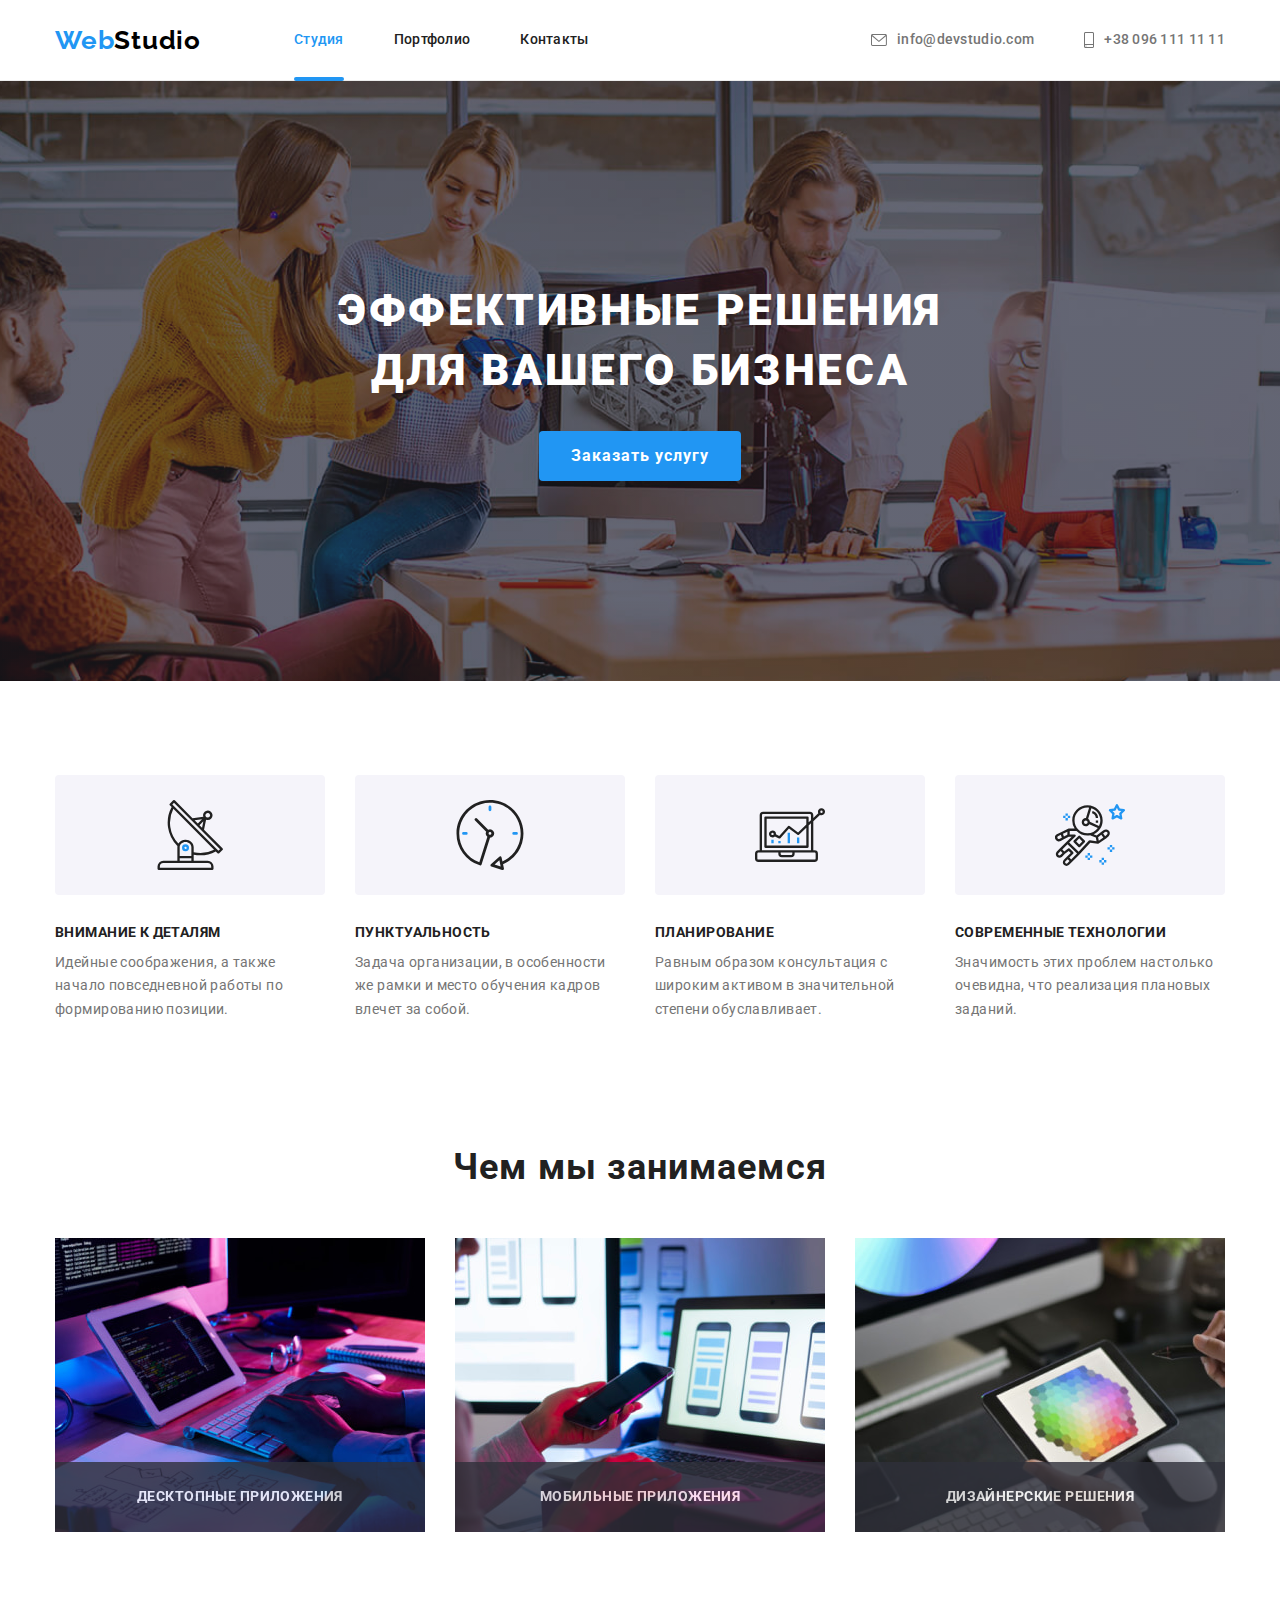
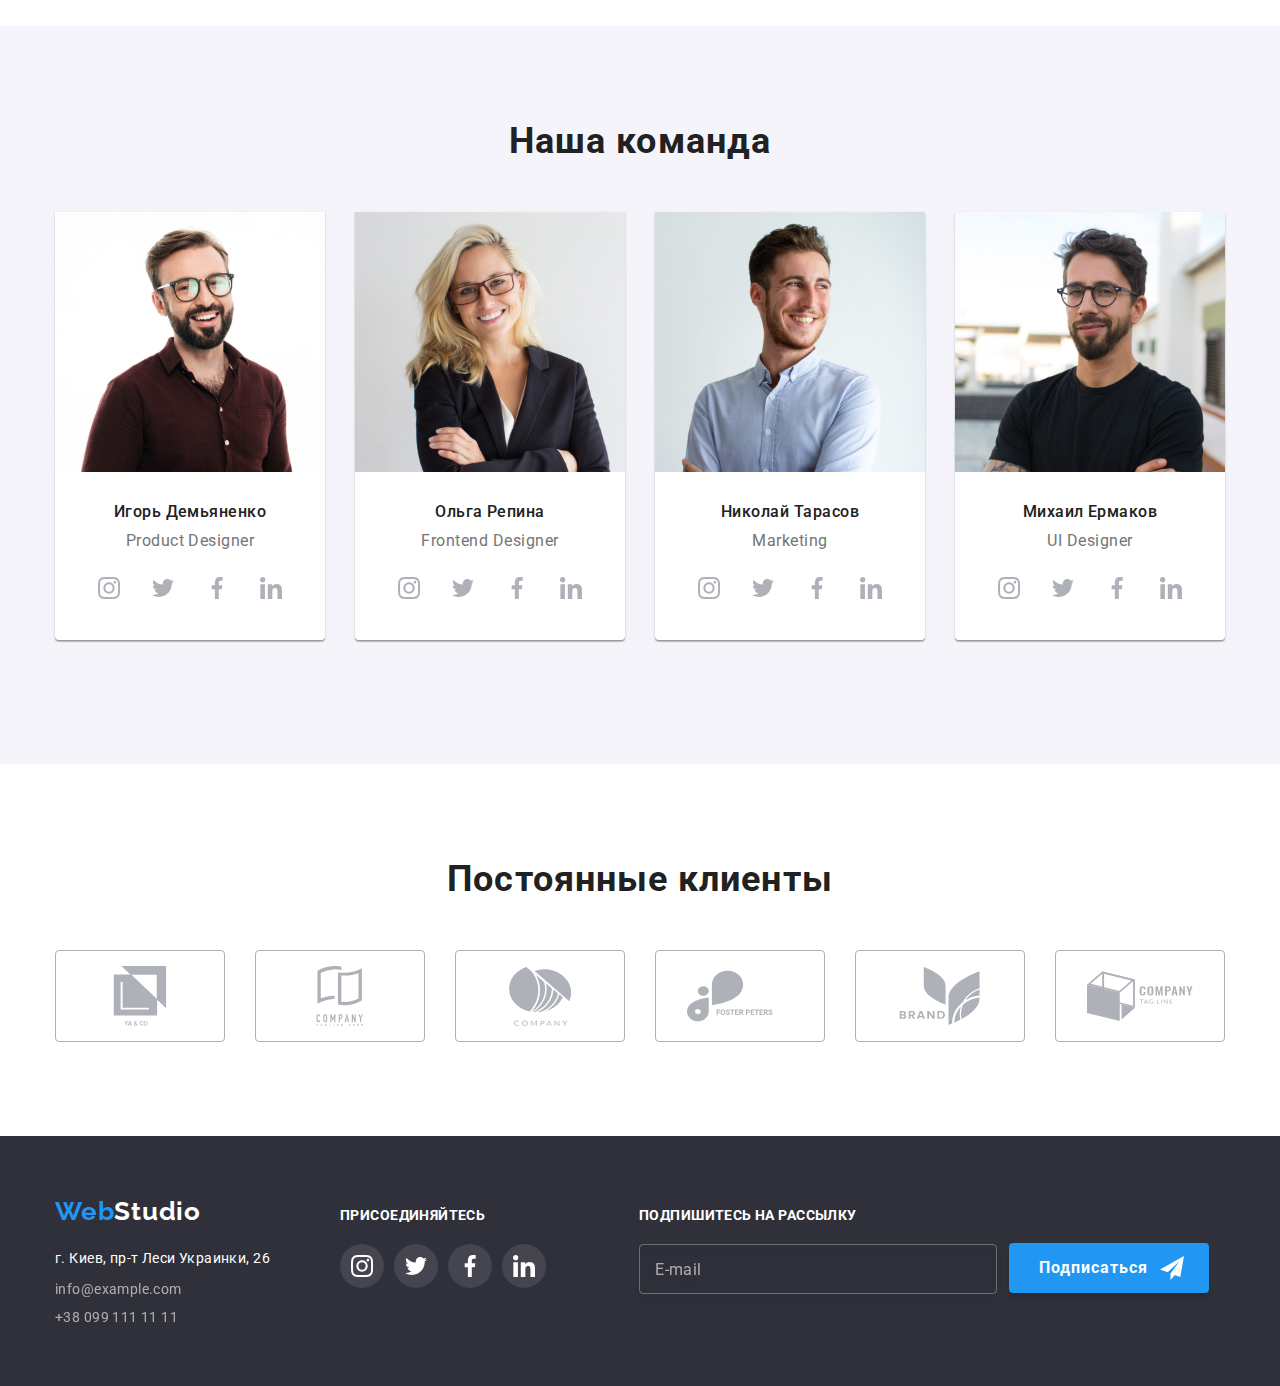
==== commit 54d5a810: "адаптация главной страницы" ====
--- a/index.html
+++ b/index.html
@@ -157,7 +157,7 @@
                     <h2 class="title">Наша команда</h2>
                     <ul class="team__list list">
                         <li class="team__item">
-                                <img class="member__photo" src="./images/yhor_demyanenko.jpg" alt="Игорь Демьяненко" width="270" height="260">
+                                <img class="member__photo" src="./images/yhor_demyanenko.jpg" alt="Игорь Демьяненко">
                                 <div class="member__about"> 
                                     <h3 class="member__name">Игорь Демьяненко</h3>
                                     <p class="member__position" lang="en">Product Designer</p>
@@ -194,7 +194,7 @@
                                 </div>
                         </li>
                         <li class="team__item">
-                                <img class="member__photo" src="./images/olha_repyna.jpg" alt="Ольга Репина" width="270" height="260">
+                                <img class="member__photo" src="./images/olha_repyna.jpg" alt="Ольга Репина">
                                 <div class="member__about">
                                     <h3 class="member__name">Ольга Репина</h3>
                                     <p class="member__position" lang="en">Frontend Designer</p>
@@ -232,7 +232,7 @@
                                 </div>
                         </li>
                         <li class="team__item">
-                                <img class="member__photo" src="./images/nykolaj_tarasov.jpg" alt="Николай Тарасов" width="270" height="260">
+                                <img class="member__photo" src="./images/nykolaj_tarasov.jpg" alt="Николай Тарасов">
                                 <div class="member__about">
                                     <h3 class="member__name">Николай Тарасов</h3>
                                     <p class="member__position" lang="en">Marketing</p>
@@ -269,7 +269,7 @@
                                 </div>
                         </li>
                         <li class="team__item">
-                                <img class="member__photo" src="./images/myxayl_ermakov.jpg" alt="Михаил Ермаков" width="270" height="260">
+                                <img class="member__photo" src="./images/myxayl_ermakov.jpg" alt="Михаил Ермаков">
                                 <div class="member__about">
                                     <h3 class="member__name">Михаил Ермаков</h3>
                                     <p class="member__position" lang="en">UI Designer</p>
@@ -310,55 +310,56 @@
             </section>
 
             <!-- секция Постоянные клиенты -->
-            <!-- <section class="clients section">
+            <section class="clients section">
                 <div class="clients__container container">
                     <h2 class="title">Постоянные клиенты</h2>
                     <ul class="clients__list list">
                         <li class="clients__item">
                             <a class="clients__link link" href="">
-                                <svg class="clients__icon" width="106" height="60">
+                                <svg class="clients__icon" >
                                     <use href="./images/icons.svg#ya-go"></use>
                                 </svg>
                             </a>
                         </li> 
                         <li class="clients__item">
                             <a class="clients__link link" href="">
-                                <svg class="clients__icon" width="106" height="60">
+                                <svg class="clients__icon" >
                                     <use href="./images/icons.svg#company-tag-line-here"></use>
                                 </svg>
                             </a>  
                         </li>
                         <li class="clients__item">
                             <a class="clients__link link" href="">
-                                <svg class="clients__icon" width="106" height="60">
+                                <svg class="clients__icon" >
                                     <use href="./images/icons.svg#company"></use>
                                 </svg>
                             </a>    
                         </li>
                         <li class="clients__item">
                             <a class="clients__link link" href="">
-                                <svg class="clients__icon" width="106" height="60">
+                                <svg class="clients__icon" >
                                     <use href="./images/icons.svg#foster-peters"></use>
                                 </svg>
                             </a>
                         </li>
                         <li class="clients__item">
                             <a class="clients__link link" href="">
-                                <svg class="clients__icon" width="106" height="60">
+                                <svg class="clients__icon" >
                                     <use href="./images/icons.svg#brand"></use>
                                 </svg>
                             </a>  
                         </li>
                         <li class="clients__item">
                             <a class="clients__link link" href="">
-                                <svg class="clients__icon" width="106" height="60">
+                                <svg class="clients__icon" >
                                     <use href="./images/icons.svg#company-tag-line"></use>
                                 </svg>
                             </a>  
                         </li>
                     </ul>
                 </div>
-            </section> -->
+            </section>
+        
         </main>
 
         <footer class="footer">
--- a/css/main.min.css
+++ b/css/main.min.css
@@ -1,2 +1,2 @@
-:root{--primary-font: 'Roboto', sans-serif;--secondary-font: 'Raleway', sans-serif;--primary-txt: #212121;--secondary-txt: #757575;--light-txt: #ffffff;--accent-txt: #2196f3;--logo-txt: #000000;--primary-bg: #ffffff;--secondary-bg: #2f303a;--third-bg: #f5f4fa;--main-btn-bg: #2196f3;--hover-main-btn-bg: #188ce8;--filter-btn-bg: #f5f4fa;--hover-filter-btn-bg: #2196f3;--primary-border: #eeeeee;--header-border: #ececec;--primary-icon: #afb1b8;--accent-icon: #ffffff;--hover-icon-bg: #2196f3;--time-duration: 250ms;--time-fun: cubic-bezier(0.4, 0, 0.2, 1)}.visually-hidden{position:absolute;width:1px;height:1px;margin:-1px;border:0;padding:0;white-space:nowrap;clip-path:inset(100%);clip:rect(0 0 0 0);overflow:hidden}h1,h2,h3,h4,p{margin-top:0}h2:last-child,h1:last-child,h3:last-child,h4:last-child,p:last-child{margin-bottom:0}.link{text-decoration:none;position:relative}.list{padding-left:0;margin-top:0;margin-bottom:0;list-style:none}body{font-family:var(--primary-font);color:var(--primary-txt)}.no-scroll{overflow:hidden}img{display:block}input,textarea{outline:transparent}textarea{resize:none}.section{padding-top:60px;padding-bottom:60px}@media screen and (min-width: 1200px){.section{padding-top:94px;padding-bottom:94px}}.title{margin-bottom:50px;font-family:var(--primary-font);font-weight:700;font-size:36px;line-height:1.17;text-align:center;letter-spacing:0.03em}.container{max-width:480px;margin-left:auto;margin-right:auto;padding-left:15px;padding-right:15px}@media screen and (min-width: 768px){.container{max-width:768px}}@media screen and (min-width: 1200px){.container{max-width:1200px}}.main-btn{min-width:160px;max-width:300px;padding:10px 32px;border-radius:4px;border:0;font-weight:700;font-size:16px;line-height:1.88;align-items:center;text-align:center;letter-spacing:0.06em;color:var(--light-txt);background-color:var(--main-btn-bg);cursor:pointer;transition-property:background-color;transition-duration:var(--time-duration);transition-timing-function:var(--time-fun)}.main-btn:hover,.main-btn:focus{background-color:var(--hover-main-btn-bg)}.submit-btn-modal{width:200px;height:50px;font-family:var(--primary-font);font-weight:700;font-size:16px;line-height:1.87;display:flex;align-items:center;justify-content:center;letter-spacing:0.06em;color:var(--light-txt);background:var(--main-btn-bg);box-shadow:0px 4px 4px rgba(0,0,0,0.15);border-radius:4px;margin-left:auto;margin-right:auto;cursor:pointer;border:none;transition-property:background-color, box-shadow;transition-duration:var(--time-duration);transition-timing-function:var(--time-fun)}.submit-btn-modal:hover,.submit-btn-modal:focus{background:var(--hover-main-btn-bg)}.menu-btn{margin-left:auto;margin-top:10px;margin-bottom:10px;display:flex;align-items:center;justify-content:center;width:40px;height:40px;background-color:transparent;border:none;outline:transparent;cursor:pointer;padding:0;z-index:99}@media screen and (min-width: 768px){.menu-btn{display:none}}.menu-btn:hover .menu-btn__icon-open,.menu-btn:focus .menu-btn__icon-open{fill:var(--accent-txt)}.menu-btn:hover .menu-btn__icon-close,.menu-btn:focus .menu-btn__icon-close{fill:var(--accent-txt)}.menu-btn__icon-open{opacity:1;fill:var(--primary-txt)}.menu-btn__icon-close{opacity:0;fill:var(--primary-txt)}.menu-btn.is-active .menu-btn__icon-open{opacity:0}.menu-btn.is-active .menu-btn__icon-close{opacity:1}.mobile-overlay{position:fixed;top:0;left:0;width:100vw;height:100vh;z-index:10;transform:translateX(100%);visibility:hidden;pointer-events:none;transition-property:transform;transition-duration:var(--time-duration);transition-timing-function:var(--time-fun);background-color:var(--primary-bg);box-shadow:0px 4px 8px rgba(0,0,0,0.04),0px 2px 4px rgba(0,0,0,0.08),0px 1px 3px rgba(0,0,0,0.16)}.mobile-overlay.is-open{transform:translateX(0);visibility:visible;pointer-events:initial}@media screen and (min-width: 768px){.mobile-overlay{display:none}}.mobile-menu{position:fixed;top:0;left:0;width:100%;height:100%;background-color:var(--primary-bg);padding:48px 40px;display:flex;flex-direction:column}@media screen and (min-width: 768px){.mobile-menu{display:none}}.mobile-menu-group{margin-top:auto}.mobile-nav__link{font-weight:500;font-size:40px;line-height:1.17;letter-spacing:0.02em;color:var(--primary-txt);transition-property:color;transition-duration:var(--time-duration);transition-timing-function:var(--time-fun)}.mobile-nav__link:hover,.mobile-nav__link:focus{color:var(--accent-txt)}.mobile-nav__item{margin-bottom:32px}.mobile-current{color:var(--accent-txt)}.mobile-contacts__list{margin-bottom:64px}.mobile-contacts__item:not(:last-child){margin-bottom:32px}.mobile-contacts__link{font-weight:500;font-size:24px;line-height:1.16;letter-spacing:0.02em;color:var(--secondary-txt);transition-property:color;transition-duration:var(--time-duration);transition-timing-function:var(--time-fun)}.mobile-contacts__link:hover,.mobile-contacts__link:focus{color:var(--accent-txt)}.mobile-contacts__link.phone{color:var(--accent-txt)}@media screen and (min-width: 480px){.mobile-contacts__link.phone{font-size:34px;line-height:1.17}}.mobile-social__list{display:flex;flex-wrap:wrap;margin-top:-10px;margin-right:-10px}.mobile-social__item{margin-top:10px;margin-right:10px}.mobile-social__item:last-child .mobile-social__link{padding:0;border:none}.mobile-social__link{display:block;padding-right:10px;font-weight:500;font-size:18px;line-height:1.22;letter-spacing:0.02em;color:var(--accent-txt);border-right:1px solid rgba(33,33,33,0.2)}.backdrop{position:fixed;top:0;left:0;width:100%;height:100%;background-color:rgba(0,0,0,0.2);transition-property:opacity, visibility;transition-duration:var(--time-duration);transition-timing-function:var(--time-fun);z-index:101}.backdrop.is-hidden{visibility:hidden;opacity:0;pointer-events:none}.modal{position:absolute;top:50%;left:50%;transform:translate(-50%, -50%);width:90vw;height:100vh;background:var(--primary-bg);box-shadow:0px 1px 3px rgba(0,0,0,0.12),0px 1px 1px rgba(0,0,0,0.14),0px 2px 1px rgba(0,0,0,0.2);border-radius:4px;padding:40px}@media screen and (min-width: 480px){.modal{width:450px;height:609px}}@media screen and (min-width: 1200px){.modal{width:528px;height:581px}}.modal__text{font-family:var(--primary-font);font-weight:700;font-size:20px;line-height:1.15;text-align:center;letter-spacing:0.03em;color:var(--primary-txt);margin-bottom:12px}.exit-btn{position:absolute;top:8px;right:8px;width:30px;height:30px;background:var(--primary-bg);border:1px solid rgba(0,0,0,0.1);box-sizing:border-box;border-radius:50%;cursor:pointer;display:flex;align-items:flex-end;justify-content:center;transition-property:fill;transition-duration:var(--time-duration);transition-timing-function:var(--time-fun)}.exit-btn:hover .exit-btn__icon,.exit-btn:focus .exit-btn__icon{fill:var(--hover-icon-bg)}.exit-btn__icon{height:18px;width:18px}.modal-form__label{position:relative;display:flex;flex-direction:column;margin-bottom:10px}.modal-form__label.modal-form__label--comments{margin-bottom:20px}.modal-form__label:focus-within>.icon-mod{fill:var(--hover-icon-bg)}.modal-form__label:focus-within>.form-input-modal{border:1px solid var(--main-btn-bg)}.modal-form__text{font-family:var(--primary-font);font-size:12px;line-height:1.16;letter-spacing:0.01em;color:var(--secondary-txt);margin-bottom:4px}.icon-mod{position:absolute;transform:translate(-50%, -50%);bottom:8px;left:21px;transition-property:fill;transition-duration:var(--time-duration);transition-timing-function:var(--time-fun)}.modal-form__input{height:40px;border:1px solid rgba(33,33,33,0.2);box-sizing:border-box;border-radius:4px;padding-left:42px;transition-property:border-color;transition-duration:var(--time-duration);transition-timing-function:var(--time-fun)}.modal-form__input.textarea{height:120px;border:1px solid rgba(33,33,33,0.2);box-sizing:border-box;border-radius:4px;padding:12px 16px;font-family:var(--primary-font);font-size:14px;line-height:1.14;letter-spacing:0.01em}.modal-form__input.textarea::placeholder{color:rgba(117,117,117,0.5)}.checkbox__label{display:flex;justify-content:center;align-items:center;margin-bottom:30px;cursor:pointer}.checkbox__input{--webkit-appearance: none;--moz-appeance: none;appearance:none}.checkbox__icon{display:inline-block;width:16px;height:15px;border-radius:2px;background-color:var(--primary-bg);background-image:url(../images/checkbox.svg);background-repeat:no-repeat;background-position:center;flex-shrink:0}.checkbox__input:checked+.checkbox__icon{background-color:var(--hover-icon-bg);background-image:url(../images/check-submit.svg)}.checkbox__text{font-family:var(--primary-font);font-size:12px;line-height:1.16;letter-spacing:0.03em;color:var(--secondary-txt);margin:0 0 0 8px}@media screen and (min-width: 1200px){.checkbox__text{font-size:14px;line-height:1.71}}.checkbox__link{color:var(--accent-txt);text-decoration:underline}.social__list{display:flex;justify-content:center;flex-wrap:wrap}.social__item{margin-right:10px}.social__item:last-child{margin-right:0}.social__link{display:flex;width:44px;height:44px;background-color:var(--primary-bg);border-radius:50%;justify-content:center;align-items:center;transition-property:background-color;transition-duration:var(--time-duration);transition-timing-function:var(--time-fun)}.social__link:hover,.social__link:focus{background-color:var(--hover-icon-bg)}.social__icon{width:22px;height:22px;fill:var(--primary-icon);transition-property:fill;transition-duration:var(--time-duration);transition-timing-function:var(--time-fun)}.social__link:hover .social__icon,.social__icon:focus .social__icon{fill:var(--accent-icon)}.header{border-bottom:1px solid var(--header-border)}.header__container{display:flex;align-items:center}.logo-link__header{font-family:var(--secondary-font);font-weight:700;font-size:24px;line-height:1.16;letter-spacing:0.03em;color:var(--logo-txt)}@media screen and (min-width: 768px){.logo-link__header{margin-right:88px}}@media screen and (min-width: 1200px){.logo-link__header{margin-right:93px;font-size:26px;line-height:1.19}}.logo-link__accent{color:var(--accent-txt)}.header-nav{display:none}@media screen and (min-width: 768px){.header-nav{display:flex}}.header-nav__list{display:flex}.header-nav__link{display:block;padding-top:32px;padding-bottom:32px;font-weight:500;font-size:14px;line-height:1.14;letter-spacing:0.02em;color:var(--primary-txt);transition-property:color;transition-duration:var(--time-duration);transition-timing-function:var(--time-fun)}.header-nav__link:hover,.header-nav__link:focus{color:var(--accent-txt)}.header-nav__item{margin-right:50px}.header-nav__item:last-child{margin-right:0}.header-contacts__list{display:none}@media screen and (min-width: 768px){.header-contacts__list{margin-left:auto;display:flex;flex-direction:column;justify-content:center}}@media screen and (min-width: 1200px){.header-contacts__list{flex-direction:row;align-items:center}}@media screen and (min-width: 768px){.header-contacts__item:not(:last-child){margin-bottom:10px}}@media screen and (min-width: 1200px){.header-contacts__item:not(:last-child){margin-right:50px;margin-bottom:0}}.header-contacts__link{display:flex;align-items:center;font-weight:500;font-size:14px;line-height:1.14;letter-spacing:0.02em;color:var(--secondary-txt);transition-property:color;transition-duration:var(--time-duration);transition-timing-function:var(--time-fun)}.header-contacts__link:hover,.header-contacts__link:focus{color:var(--accent-txt)}.header-contacts__icon{margin-right:10px;fill:currentColor}.current{color:var(--accent-txt)}.current::after{position:absolute;bottom:-1px;left:0;content:'';display:block;width:100%;height:4px;border-radius:2px;background-color:var(--accent-txt)}.order{text-align:center;margin-left:auto;margin-right:auto;padding-top:118px;padding-bottom:118px;background-color:var(--secondary-bg);background-image:linear-gradient(to right, rgba(47,48,58,0.4), rgba(47,48,58,0.4)),url(../images/bg-hero.png);background-position:center;background-size:cover;background-repeat:no-repeat}@media screen and (min-width: 1200px){.order{padding-top:200px;padding-bottom:200px}}.main-title{margin-bottom:30px;font-weight:900;font-size:26px;line-height:1.62;text-align:center;letter-spacing:0.06em;text-transform:uppercase;color:var(--light-txt)}@media screen and (min-width: 1200px){.main-title{font-size:44px;line-height:1.36}}.advantage__list{display:flex;flex-wrap:wrap;justify-content:center}.advantage__item{max-width:450px;margin-bottom:30px}.advantage__item:last-child{margin-bottom:0}@media screen and (min-width: 768px){.advantage__item{max-width:354px;margin-right:30px}.advantage__item:nth-child(2n){margin-right:0}.advantage__item:last-child{margin-bottom:30px}}@media screen and (min-width: 1200px){.advantage__item{max-width:270px;margin-right:30px}.advantage__item:nth-child(2n){margin-right:30px}.advantage__item:last-child{margin-right:0}}.advantage__img{display:flex;justify-content:center;align-items:center;max-width:450px;height:120px;background:var(--third-bg);border-radius:4px;margin-bottom:30px}@media screen and (min-width: 1200px){.advantage__img{max-width:270px}}.advantage__title{display:flex;justify-content:center;margin-bottom:10px;font-weight:700;font-size:14px;line-height:1.14;letter-spacing:0.03em;text-transform:uppercase}@media screen and (min-width: 768px){.advantage__title{justify-content:flex-start}}.advantage__descrtp{font-size:14px;line-height:1.7;letter-spacing:0.03em;color:var(--secondary-txt)}.section.workboard{padding-top:0}@media screen and (max-width: 1199px){.section.workboard{display:none}}.workboard__list{display:flex}.workboard__item{margin-right:30px}.workboard__item:last-child{margin-right:0}.workboard__thumb{position:relative}.workboard__descrtp{display:flex;align-items:center;justify-content:center;width:100%;height:70px;position:absolute;bottom:0;left:0;color:var(--light-txt);background-color:var(--secondary-bg);opacity:0.8;font-family:var(--primary-font);font-weight:700;font-size:14px;line-height:1.14;letter-spacing:0.03em;text-transform:uppercase;text-align:center}.team{background-color:var(--third-bg)}.team__list{display:flex;justify-content:center;flex-wrap:wrap}.team__item{box-shadow:0px 1px 3px rgba(0,0,0,0.12),0px 1px 1px rgba(0,0,0,0.14),0px 2px 1px rgba(0,0,0,0.2);border-radius:0px 0px 4px 4px;background-color:var(--primary-bg);margin-bottom:30px}.team__item:last-child{margin-bottom:0}@media screen and (min-width: 1200px){.team__item{margin-right:30px}.team__item:last-child{margin-right:0}}.member__about{padding-top:30px;padding-bottom:30px}.member__name{margin-bottom:10px;font-weight:500;font-size:16px;line-height:1.19;text-align:center;letter-spacing:0.03em}.member__position{font-size:16px;line-height:1.19;text-align:center;letter-spacing:0.03em;color:var(--secondary-txt)}.clients__list{display:flex;flex-wrap:wrap}@media screen and (min-width: 1200px){.clients__list{display:flex;align-items:center;margin-top:-30px;margin-right:-30px}}.clients__item{flex-basis:calc(100% / 6 - 30px);margin-top:30px;margin-right:30px;display:flex;width:170px;height:92px;border:1px solid var(--primary-icon);box-sizing:border-box;border-radius:4px;cursor:pointer;justify-content:center;align-items:center;transition-property:border-color;transition-duration:var(--time-duration);transition-timing-function:var(--time-fun)}.clients__item:hover,.clients__item:focus{border-color:var(--hover-icon-bg)}.clients__link{display:flex;width:100%;height:100%;justify-content:center;align-items:center;color:currentColor;cursor:pointer;fill:var(--primary-icon);transition-property:fill;transition-duration:var(--time-duration);transition-timing-function:var(--time-fun)}.clients__link:focus,.clients__link:hover{fill:var(--hover-icon-bg)}.clients__icon{color:currentColor}.footer-social__list{display:flex}.footer-social__link{background-color:rgba(255,255,255,0.1);cursor:pointer;display:flex;width:44px;height:44px;border-radius:50%;justify-content:center;align-items:center;transition-property:background;transition-duration:var(--time-duration);transition-timing-function:var(--time-fun)}.footer-social__link:hover,.footer-social__link:focus{background-color:var(--hover-icon-bg);opacity:1}.footer-social__icon{width:22px;height:22px;fill:var(--accent-icon);opacity:1;transition-property:background-color;transition-duration:var(--time-duration);transition-timing-function:var(--time-fun)}.form{display:flex;align-items:center;flex-direction:column}@media screen and (max-width: 480px){.form{width:100%}}@media screen and (min-width: 1200px){.form{align-items:flex-end;flex-direction:row}}.form__label{display:flex;align-items:center;flex-direction:column;margin-bottom:20px}@media screen and (max-width: 480px){.form__label{width:100%}}@media screen and (min-width: 1200px){.form__label{padding-right:12px;margin-bottom:0;align-items:flex-start}}.form__title{font-family:var(--primary-font);font-weight:700;font-size:14px;line-height:1.14;letter-spacing:0.03em;text-transform:uppercase;color:var(--light-txt);margin-bottom:20px;display:flex;justify-content:center}.form__input{font-family:var(--primary-font);font-size:16px;line-height:1.25;letter-spacing:0.03em;border:1px solid rgba(255,255,255,0.3);box-sizing:border-box;filter:drop-shadow(0px 4px 4px rgba(0,0,0,0.15));border-radius:4px;background-color:rgba(10,10,10,0);width:100%;height:50px;padding:15px;color:rgba(255,255,255,0.6)}@media screen and (min-width: 480px){.form__input{width:450px}}@media screen and (min-width: 1200px){.form__input{width:358px}}.form__input::placeholder{color:rgba(255,255,255,0.6)}.submit-btn{position:relative;width:200px;height:50px;background:var(--main-btn-bg);box-shadow:0px 4px 4px rgba(0,0,0,0.15);border-radius:4px;border:none;padding:10px 30px;font-family:var(--primary-font);font-weight:700;font-size:16px;line-height:1.88;display:flex;align-items:center;text-align:center;letter-spacing:0.06em;color:var(--light-txt);cursor:pointer;margin-bottom:1px}.send-icon{fill:var(--accent-icon);position:absolute;top:50%;right:13px;transform:translate(-50%, -50%)}.footer{background-color:var(--secondary-bg);padding-top:60px;padding-bottom:60px}.footer__container{display:flex;flex-direction:column;align-items:center}@media screen and (min-width: 768px){.footer__container{flex-direction:row;align-items:flex-start;flex-wrap:wrap;justify-content:center}}@media screen and (min-width: 1200px){.footer__container{flex-direction:row;align-items:baseline;flex-wrap:nowrap;justify-content:flex-start}}.footer__address{margin-bottom:60px}@media screen and (min-width: 768px){.footer__address{margin-right:165px}}@media screen and (min-width: 1200px){.footer__address{margin-bottom:0;margin-right:70px}}.logo-link__footer{display:flex;justify-content:center;font-family:var(--secondary-font);font-weight:700;font-size:24px;line-height:1.16;letter-spacing:0.03em;color:var(--light-txt);margin-bottom:20px}@media screen and (min-width: 1200px){.logo-link__footer{justify-content:flex-start;font-size:26px;line-height:1.19}}.address{font-style:normal;display:flex;flex-direction:column;align-items:center}@media screen and (min-width: 1200px){.address{align-items:flex-start}}.address__text{margin-bottom:9px;font-size:14px;line-height:1.7;letter-spacing:0.03em;color:var(--light-txt)}.address__mail,.address__tel{font-size:14px;line-height:1.14;letter-spacing:0.03em;color:var(--light-txt);opacity:0.6;transition-property:color;transition-duration:var(--time-duration);transition-timing-function:var(--time-fun)}.address__mail:hover,.address__tel:hover,.address__mail:focus,.address__tel:focus{color:var(--accent-txt)}.address__item:not(:last-child){margin-bottom:9px}.footer__socials{margin-bottom:60px}@media screen and (min-width: 1200px){.footer__socials{margin-bottom:0;margin-right:93px}}.footer__subscribe{font-family:var(--primary-font);font-weight:700;font-size:14px;line-height:1.14;letter-spacing:0.03em;text-transform:uppercase;color:var(--light-txt);margin-bottom:20px;display:flex;justify-content:center}@media screen and (min-width: 1200px){.footer__subscribe{justify-content:flex-start}}.filter-list{display:flex;align-items:center;margin-bottom:50px;justify-content:center}.filter-item:not(:last-child){margin-right:8px}.filter-btn{padding:6px 22px;border-radius:4px;border:0;font-weight:500;font-size:16px;line-height:1.6;text-align:center;letter-spacing:0.03em;color:var(--primary-txt);background-color:var(--filter-btn-bg);cursor:pointer;transition-property:color, background-color, box-shadow;transition-duration:var(--time-duration);transition-timing-function:var(--time-fun)}.filter-btn:hover,.filter-btn:focus{box-shadow:0px 3px 1px rgba(0,0,0,0.1),0px 1px 2px rgba(0,0,0,0.08),0px 2px 2px rgba(0,0,0,0.12);background-color:var(--hover-filter-btn-bg);color:var(--light-txt)}.current-filter{background-color:var(--accent-txt);color:var(--light-txt)}.works-img{margin-bottom:0}.works-list{display:flex;flex-wrap:wrap}.works-item-container{padding:20px 24px;border-right:1px solid var(--primary-border);border-bottom:1px solid var(--primary-border);border-left:1px solid var(--primary-border)}.works-item{margin-right:30px;margin-bottom:30px}.works-item:nth-child(3n){margin-right:0}.works-item:nth-child(n+6){margin-bottom:0}.works-link{display:block;transition-property:box-shadow;transition-duration:var(--time-duration);transition-timing-function:var(--time-fun)}.works-link:hover,.works-link:focus{box-shadow:0px 1px 1px rgba(0,0,0,0.12),0px 4px 4px rgba(0,0,0,0.06),1px 4px 6px rgba(0,0,0,0.16)}.works-thumb{position:relative;overflow:hidden}.works-descr{display:flex;align-items:center;justify-content:center;width:100%;height:100%;position:absolute;bottom:0;left:0;color:var(--light-txt);background-color:var(--accent-txt);opacity:0.9;font-family:var(--primary-font);font-size:18px;line-height:1.55;letter-spacing:0.03em;padding:63px 24px;transform:translateY(100%);transition:transform;transition-duration:var(--time-duration);transition-timing-function:var(--time-fun)}.works-link:hover .works-descr,.works-link:focus .works-descr{transform:translateY(0)}.works-name{margin-bottom:4px;font-weight:700;font-size:18px;line-height:2;letter-spacing:0.06em;color:var(--primary-txt)}.works-type{font-size:16px;line-height:1.8;letter-spacing:0.03em;color:var(--secondary-txt)}
+:root{--primary-font: 'Roboto', sans-serif;--secondary-font: 'Raleway', sans-serif;--primary-txt: #212121;--secondary-txt: #757575;--light-txt: #ffffff;--accent-txt: #2196f3;--logo-txt: #000000;--primary-bg: #ffffff;--secondary-bg: #2f303a;--third-bg: #f5f4fa;--main-btn-bg: #2196f3;--hover-main-btn-bg: #188ce8;--filter-btn-bg: #f5f4fa;--hover-filter-btn-bg: #2196f3;--primary-border: #eeeeee;--header-border: #ececec;--primary-icon: #afb1b8;--accent-icon: #ffffff;--hover-icon-bg: #2196f3;--time-duration: 250ms;--time-fun: cubic-bezier(0.4, 0, 0.2, 1)}.visually-hidden{position:absolute;width:1px;height:1px;margin:-1px;border:0;padding:0;white-space:nowrap;clip-path:inset(100%);clip:rect(0 0 0 0);overflow:hidden}h1,h2,h3,h4,p{margin-top:0}h2:last-child,h1:last-child,h3:last-child,h4:last-child,p:last-child{margin-bottom:0}.link{text-decoration:none;position:relative}.list{padding-left:0;margin-top:0;margin-bottom:0;list-style:none}body{font-family:var(--primary-font);color:var(--primary-txt)}.no-scroll{overflow:hidden}img{display:block}input,textarea{outline:transparent}textarea{resize:none}.section{padding-top:60px;padding-bottom:60px}@media screen and (min-width: 1200px){.section{padding-top:94px;padding-bottom:94px}}.title{margin-bottom:30px;font-family:var(--primary-font);font-weight:700;font-size:28px;line-height:1.17;text-align:center;letter-spacing:0.03em}@media screen and (min-width: 1200px){.title{font-size:36px;line-height:1.17;margin-bottom:50px}}.container{max-width:480px;margin-left:auto;margin-right:auto;padding-left:15px;padding-right:15px}@media screen and (min-width: 768px){.container{max-width:768px}}@media screen and (min-width: 1200px){.container{max-width:1200px}}.main-btn{min-width:160px;max-width:300px;padding:10px 32px;border-radius:4px;border:0;font-weight:700;font-size:16px;line-height:1.88;align-items:center;text-align:center;letter-spacing:0.06em;color:var(--light-txt);background-color:var(--main-btn-bg);cursor:pointer;transition-property:background-color;transition-duration:var(--time-duration);transition-timing-function:var(--time-fun)}.main-btn:hover,.main-btn:focus{background-color:var(--hover-main-btn-bg)}.submit-btn-modal{width:200px;height:50px;font-family:var(--primary-font);font-weight:700;font-size:16px;line-height:1.87;display:flex;align-items:center;justify-content:center;letter-spacing:0.06em;color:var(--light-txt);background:var(--main-btn-bg);box-shadow:0px 4px 4px rgba(0,0,0,0.15);border-radius:4px;margin-left:auto;margin-right:auto;cursor:pointer;border:none;transition-property:background-color, box-shadow;transition-duration:var(--time-duration);transition-timing-function:var(--time-fun)}.submit-btn-modal:hover,.submit-btn-modal:focus{background:var(--hover-main-btn-bg)}.menu-btn{margin-left:auto;margin-top:10px;margin-bottom:10px;display:flex;align-items:center;justify-content:center;width:40px;height:40px;background-color:transparent;border:none;outline:transparent;cursor:pointer;padding:0;z-index:99}@media screen and (min-width: 768px){.menu-btn{display:none}}.menu-btn:hover .menu-btn__icon-open,.menu-btn:focus .menu-btn__icon-open{fill:var(--accent-txt)}.menu-btn:hover .menu-btn__icon-close,.menu-btn:focus .menu-btn__icon-close{fill:var(--accent-txt)}.menu-btn__icon-open{opacity:1;fill:var(--primary-txt)}.menu-btn__icon-close{opacity:0;fill:var(--primary-txt)}.menu-btn.is-active .menu-btn__icon-open{opacity:0}.menu-btn.is-active .menu-btn__icon-close{opacity:1}.mobile-overlay{position:fixed;top:0;left:0;width:100vw;height:100vh;z-index:10;transform:translateX(100%);visibility:hidden;pointer-events:none;transition-property:transform;transition-duration:var(--time-duration);transition-timing-function:var(--time-fun);background-color:var(--primary-bg);box-shadow:0px 4px 8px rgba(0,0,0,0.04),0px 2px 4px rgba(0,0,0,0.08),0px 1px 3px rgba(0,0,0,0.16)}.mobile-overlay.is-open{transform:translateX(0);visibility:visible;pointer-events:initial}@media screen and (min-width: 768px){.mobile-overlay{display:none}}.mobile-menu{position:fixed;top:0;left:0;width:100%;height:100%;background-color:var(--primary-bg);padding:48px 40px;display:flex;flex-direction:column}@media screen and (min-width: 768px){.mobile-menu{display:none}}.mobile-menu-group{margin-top:auto}.mobile-nav__link{font-weight:500;font-size:40px;line-height:1.17;letter-spacing:0.02em;color:var(--primary-txt);transition-property:color;transition-duration:var(--time-duration);transition-timing-function:var(--time-fun)}.mobile-nav__link:hover,.mobile-nav__link:focus{color:var(--accent-txt)}.mobile-nav__item{margin-bottom:32px}.mobile-current{color:var(--accent-txt)}.mobile-contacts__list{margin-bottom:64px}.mobile-contacts__item:not(:last-child){margin-bottom:32px}.mobile-contacts__link{font-weight:500;font-size:24px;line-height:1.16;letter-spacing:0.02em;color:var(--secondary-txt);transition-property:color;transition-duration:var(--time-duration);transition-timing-function:var(--time-fun)}.mobile-contacts__link:hover,.mobile-contacts__link:focus{color:var(--accent-txt)}.mobile-contacts__link.phone{color:var(--accent-txt)}@media screen and (min-width: 480px){.mobile-contacts__link.phone{font-size:34px;line-height:1.17}}.mobile-social__list{display:flex;flex-wrap:wrap;margin-top:-10px;margin-right:-10px}.mobile-social__item{margin-top:10px;margin-right:10px}.mobile-social__item:last-child .mobile-social__link{padding:0;border:none}.mobile-social__link{display:block;padding-right:10px;font-weight:500;font-size:18px;line-height:1.22;letter-spacing:0.02em;color:var(--accent-txt);border-right:1px solid rgba(33,33,33,0.2)}.backdrop{position:fixed;top:0;left:0;width:100%;height:100%;background-color:rgba(0,0,0,0.2);transition-property:opacity, visibility;transition-duration:var(--time-duration);transition-timing-function:var(--time-fun);z-index:101}.backdrop.is-hidden{visibility:hidden;opacity:0;pointer-events:none}.modal{position:absolute;top:50%;left:50%;transform:translate(-50%, -50%);width:100vw;height:100vh;background:var(--primary-bg);box-shadow:0px 1px 3px rgba(0,0,0,0.12),0px 1px 1px rgba(0,0,0,0.14),0px 2px 1px rgba(0,0,0,0.2);border-radius:4px;padding:40px}@media screen and (min-width: 480px){.modal{width:450px;height:609px}}@media screen and (min-width: 1200px){.modal{width:528px;height:581px}}.modal__text{font-family:var(--primary-font);font-weight:700;font-size:20px;line-height:1.15;text-align:center;letter-spacing:0.03em;color:var(--primary-txt);margin-bottom:12px}.exit-btn{position:absolute;top:8px;right:8px;width:30px;height:30px;background:var(--primary-bg);border:1px solid rgba(0,0,0,0.1);box-sizing:border-box;border-radius:50%;cursor:pointer;display:flex;align-items:flex-end;justify-content:center;transition-property:fill;transition-duration:var(--time-duration);transition-timing-function:var(--time-fun)}.exit-btn:hover .exit-btn__icon,.exit-btn:focus .exit-btn__icon{fill:var(--hover-icon-bg)}.exit-btn__icon{height:18px;width:18px}.modal-form__label{position:relative;display:flex;flex-direction:column;margin-bottom:10px}.modal-form__label.modal-form__label--comments{margin-bottom:20px}.modal-form__label:focus-within>.icon-mod{fill:var(--hover-icon-bg)}.modal-form__label:focus-within>.form-input-modal{border:1px solid var(--main-btn-bg)}.modal-form__text{font-family:var(--primary-font);font-size:12px;line-height:1.16;letter-spacing:0.01em;color:var(--secondary-txt);margin-bottom:4px}.icon-mod{position:absolute;transform:translate(-50%, -50%);bottom:8px;left:21px;transition-property:fill;transition-duration:var(--time-duration);transition-timing-function:var(--time-fun)}.modal-form__input{height:40px;border:1px solid rgba(33,33,33,0.2);box-sizing:border-box;border-radius:4px;padding-left:42px;transition-property:border-color;transition-duration:var(--time-duration);transition-timing-function:var(--time-fun)}.modal-form__input.textarea{height:120px;border:1px solid rgba(33,33,33,0.2);box-sizing:border-box;border-radius:4px;padding:12px 16px;font-family:var(--primary-font);font-size:14px;line-height:1.14;letter-spacing:0.01em}.modal-form__input.textarea::placeholder{color:rgba(117,117,117,0.5)}.checkbox__label{display:flex;justify-content:center;align-items:center;margin-bottom:30px;cursor:pointer}.checkbox__input{--webkit-appearance: none;--moz-appeance: none;appearance:none}.checkbox__icon{display:inline-block;width:16px;height:15px;border-radius:2px;background-color:var(--primary-bg);background-image:url(../images/checkbox.svg);background-repeat:no-repeat;background-position:center;flex-shrink:0}.checkbox__input:checked+.checkbox__icon{background-color:var(--hover-icon-bg);background-image:url(../images/check-submit.svg)}.checkbox__text{font-family:var(--primary-font);font-size:12px;line-height:1.16;letter-spacing:0.03em;color:var(--secondary-txt);margin:0 0 0 8px}@media screen and (min-width: 1200px){.checkbox__text{font-size:14px;line-height:1.71}}.checkbox__link{color:var(--accent-txt);text-decoration:underline}.social__list{display:flex;justify-content:center;flex-wrap:wrap}.social__item{margin-right:10px}.social__item:last-child{margin-right:0}.social__link{display:flex;width:44px;height:44px;background-color:var(--primary-bg);border-radius:50%;justify-content:center;align-items:center;transition-property:background-color;transition-duration:var(--time-duration);transition-timing-function:var(--time-fun)}.social__link:hover,.social__link:focus{background-color:var(--hover-icon-bg)}.social__icon{width:22px;height:22px;fill:var(--primary-icon);transition-property:fill;transition-duration:var(--time-duration);transition-timing-function:var(--time-fun)}.social__link:hover .social__icon,.social__icon:focus .social__icon{fill:var(--accent-icon)}.header{border-bottom:1px solid var(--header-border)}.header__container{display:flex;align-items:center}.logo-link__header{font-family:var(--secondary-font);font-weight:700;font-size:24px;line-height:1.16;letter-spacing:0.03em;color:var(--logo-txt)}@media screen and (min-width: 768px){.logo-link__header{margin-right:88px}}@media screen and (min-width: 1200px){.logo-link__header{margin-right:93px;font-size:26px;line-height:1.19}}.logo-link__accent{color:var(--accent-txt)}.header-nav{display:none}@media screen and (min-width: 768px){.header-nav{display:flex}}.header-nav__list{display:flex}.header-nav__link{display:block;padding-top:32px;padding-bottom:32px;font-weight:500;font-size:14px;line-height:1.14;letter-spacing:0.02em;color:var(--primary-txt);transition-property:color;transition-duration:var(--time-duration);transition-timing-function:var(--time-fun)}.header-nav__link:hover,.header-nav__link:focus{color:var(--accent-txt)}.header-nav__item{margin-right:50px}.header-nav__item:last-child{margin-right:0}.header-contacts__list{display:none}@media screen and (min-width: 768px){.header-contacts__list{margin-left:auto;display:flex;flex-direction:column;justify-content:center}}@media screen and (min-width: 1200px){.header-contacts__list{flex-direction:row;align-items:center}}@media screen and (min-width: 768px){.header-contacts__item:not(:last-child){margin-bottom:10px}}@media screen and (min-width: 1200px){.header-contacts__item:not(:last-child){margin-right:50px;margin-bottom:0}}.header-contacts__link{display:flex;align-items:center;font-weight:500;font-size:14px;line-height:1.14;letter-spacing:0.02em;color:var(--secondary-txt);transition-property:color;transition-duration:var(--time-duration);transition-timing-function:var(--time-fun)}.header-contacts__link:hover,.header-contacts__link:focus{color:var(--accent-txt)}.header-contacts__icon{margin-right:10px;fill:currentColor}.current{color:var(--accent-txt)}.current::after{position:absolute;bottom:-1px;left:0;content:'';display:block;width:100%;height:4px;border-radius:2px;background-color:var(--accent-txt)}.order{text-align:center;margin-left:auto;margin-right:auto;padding-top:118px;padding-bottom:118px;background-color:var(--secondary-bg);background-image:linear-gradient(to right, rgba(47,48,58,0.4), rgba(47,48,58,0.4)),url(../images/bg-hero.png);background-position:center;background-size:cover;background-repeat:no-repeat}@media screen and (min-width: 1200px){.order{max-width:1600px;padding-top:200px;padding-bottom:200px}}.main-title{margin-bottom:30px;font-weight:900;font-size:26px;line-height:1.62;text-align:center;letter-spacing:0.06em;text-transform:uppercase;color:var(--light-txt)}@media screen and (min-width: 1200px){.main-title{font-size:44px;line-height:1.36}}.advantage__list{display:flex;flex-wrap:wrap;justify-content:center}.advantage__item{max-width:450px;margin-bottom:30px}.advantage__item:last-child{margin-bottom:0}@media screen and (min-width: 768px){.advantage__item{max-width:354px;margin-right:30px}.advantage__item:nth-child(2n){margin-right:0}.advantage__item:last-child{margin-bottom:30px}}@media screen and (min-width: 1200px){.advantage__item{max-width:270px;margin-right:30px}.advantage__item:nth-child(2n){margin-right:30px}.advantage__item:last-child{margin-right:0}}.advantage__img{display:flex;justify-content:center;align-items:center;max-width:450px;height:120px;background:var(--third-bg);border-radius:4px;margin-bottom:30px}@media screen and (min-width: 1200px){.advantage__img{max-width:270px}}.advantage__title{display:flex;justify-content:center;margin-bottom:10px;font-weight:700;font-size:14px;line-height:1.14;letter-spacing:0.03em;text-transform:uppercase}@media screen and (min-width: 768px){.advantage__title{justify-content:flex-start}}.advantage__descrtp{font-size:14px;line-height:1.7;letter-spacing:0.03em;color:var(--secondary-txt)}.section.workboard{padding-top:0}@media screen and (max-width: 1199px){.section.workboard{display:none}}.workboard__list{display:flex}.workboard__item{margin-right:30px}.workboard__item:last-child{margin-right:0}.workboard__thumb{position:relative}.workboard__descrtp{display:flex;align-items:center;justify-content:center;width:100%;height:70px;position:absolute;bottom:0;left:0;color:var(--light-txt);background-color:var(--secondary-bg);opacity:0.8;font-family:var(--primary-font);font-weight:700;font-size:14px;line-height:1.14;letter-spacing:0.03em;text-transform:uppercase;text-align:center}.team{background-color:var(--third-bg)}.team__list{display:flex;justify-content:center;flex-wrap:wrap}.team__item{box-shadow:0px 1px 3px rgba(0,0,0,0.12),0px 1px 1px rgba(0,0,0,0.14),0px 2px 1px rgba(0,0,0,0.2);border-radius:0px 0px 4px 4px;background-color:var(--primary-bg);margin-bottom:30px}@media screen and (max-width: 767px){.team__item:last-child{margin-bottom:0}}@media screen and (min-width: 768px){.team__item{margin-right:30px}.team__item:nth-child(2n){margin-right:0}}@media screen and (min-width: 1200px){.team__item{margin-right:30px}.team__item:nth-child(2n){margin-right:30px}}.team__item:last-child{margin-right:0}@media screen and (max-width: 479px){.member__photo{max-width:290px}}@media screen and (min-width: 480px){.member__photo{width:450px}}@media screen and (min-width: 768px){.member__photo{width:354px}}@media screen and (min-width: 1200px){.member__photo{width:270px}}.member__about{padding-top:30px;padding-bottom:30px}.member__name{margin-bottom:10px;font-weight:500;font-size:16px;line-height:1.19;text-align:center;letter-spacing:0.03em}.member__position{font-size:16px;line-height:1.19;text-align:center;letter-spacing:0.03em;color:var(--secondary-txt)}.clients__list{display:flex;flex-direction:column;align-items:center}@media screen and (min-width: 480px){.clients__list{display:flex;flex-direction:row;align-items:center;justify-content:center;flex-wrap:wrap}}.clients__item{width:210px;height:92px;margin-bottom:30px;border:1px solid var(--primary-icon);box-sizing:border-box;border-radius:4px;cursor:pointer;transition-property:border-color;transition-duration:var(--time-duration);transition-timing-function:var(--time-fun)}.clients__item:last-child{margin-bottom:0}@media screen and (min-width: 480px) and (max-width: 767px){.clients__item{margin-right:30px}.clients__item:nth-child(2n){margin-right:0}.clients__item:nth-child(n+5){margin-bottom:0}}@media screen and (min-width: 768px) and (max-width: 1199px){.clients__item{width:226px;margin-right:30px}.clients__item:nth-child(3n){margin-right:0}.clients__item:nth-child(n+4){margin-bottom:0}}@media screen and (min-width: 1200px){.clients__item{width:170px;margin-right:30px;margin-bottom:0}.clients__item:last-child{margin-right:0}}.clients__item:hover,.clients__item:focus{border-color:var(--hover-icon-bg)}.clients__link{display:flex;width:100%;height:100%;justify-content:center;align-items:center;color:currentColor;cursor:pointer;fill:var(--primary-icon);transition-property:fill;transition-duration:var(--time-duration);transition-timing-function:var(--time-fun)}.clients__link:focus,.clients__link:hover{fill:var(--hover-icon-bg)}.clients__icon{color:currentColor;width:106px;height:60px}.footer-social__list{display:flex}.footer-social__link{background-color:rgba(255,255,255,0.1);cursor:pointer;display:flex;width:44px;height:44px;border-radius:50%;justify-content:center;align-items:center;transition-property:background;transition-duration:var(--time-duration);transition-timing-function:var(--time-fun)}.footer-social__link:hover,.footer-social__link:focus{background-color:var(--hover-icon-bg);opacity:1}.footer-social__icon{width:22px;height:22px;fill:var(--accent-icon);opacity:1;transition-property:background-color;transition-duration:var(--time-duration);transition-timing-function:var(--time-fun)}.form{display:flex;align-items:center;flex-direction:column}@media screen and (max-width: 480px){.form{width:100%}}@media screen and (min-width: 1200px){.form{align-items:flex-end;flex-direction:row}}.form__label{display:flex;align-items:center;flex-direction:column;margin-bottom:20px}@media screen and (max-width: 480px){.form__label{width:100%}}@media screen and (min-width: 1200px){.form__label{padding-right:12px;margin-bottom:0;align-items:flex-start}}.form__title{font-family:var(--primary-font);font-weight:700;font-size:14px;line-height:1.14;letter-spacing:0.03em;text-transform:uppercase;color:var(--light-txt);margin-bottom:20px;display:flex;justify-content:center}.form__input{font-family:var(--primary-font);font-size:16px;line-height:1.25;letter-spacing:0.03em;border:1px solid rgba(255,255,255,0.3);box-sizing:border-box;filter:drop-shadow(0px 4px 4px rgba(0,0,0,0.15));border-radius:4px;background-color:rgba(10,10,10,0);width:100%;height:50px;padding:15px;color:rgba(255,255,255,0.6)}@media screen and (min-width: 480px){.form__input{width:450px}}@media screen and (min-width: 1200px){.form__input{width:358px}}.form__input::placeholder{color:rgba(255,255,255,0.6)}.submit-btn{position:relative;width:200px;height:50px;background:var(--main-btn-bg);box-shadow:0px 4px 4px rgba(0,0,0,0.15);border-radius:4px;border:none;padding:10px 30px;font-family:var(--primary-font);font-weight:700;font-size:16px;line-height:1.88;display:flex;align-items:center;text-align:center;letter-spacing:0.06em;color:var(--light-txt);cursor:pointer;margin-bottom:1px}.send-icon{fill:var(--accent-icon);position:absolute;top:50%;right:13px;transform:translate(-50%, -50%)}.footer{background-color:var(--secondary-bg);padding-top:60px;padding-bottom:60px}.footer__container{display:flex;flex-direction:column;align-items:center}@media screen and (min-width: 768px){.footer__container{flex-direction:row;align-items:flex-start;flex-wrap:wrap;justify-content:center}}@media screen and (min-width: 1200px){.footer__container{flex-direction:row;align-items:baseline;flex-wrap:nowrap;justify-content:flex-start}}.footer__address{margin-bottom:60px}@media screen and (min-width: 768px){.footer__address{margin-right:165px}}@media screen and (min-width: 1200px){.footer__address{margin-bottom:0;margin-right:70px}}.logo-link__footer{display:flex;justify-content:center;font-family:var(--secondary-font);font-weight:700;font-size:24px;line-height:1.16;letter-spacing:0.03em;color:var(--light-txt);margin-bottom:20px}@media screen and (min-width: 1200px){.logo-link__footer{justify-content:flex-start;font-size:26px;line-height:1.19}}.address{font-style:normal;display:flex;flex-direction:column;align-items:center}@media screen and (min-width: 1200px){.address{align-items:flex-start}}.address__text{margin-bottom:9px;font-size:14px;line-height:1.7;letter-spacing:0.03em;color:var(--light-txt)}.address__mail,.address__tel{font-size:14px;line-height:1.14;letter-spacing:0.03em;color:var(--light-txt);opacity:0.6;transition-property:color;transition-duration:var(--time-duration);transition-timing-function:var(--time-fun)}.address__mail:hover,.address__tel:hover,.address__mail:focus,.address__tel:focus{color:var(--accent-txt)}.address__item:not(:last-child){margin-bottom:9px}.footer__socials{margin-bottom:60px}@media screen and (min-width: 1200px){.footer__socials{margin-bottom:0;margin-right:93px}}.footer__subscribe{font-family:var(--primary-font);font-weight:700;font-size:14px;line-height:1.14;letter-spacing:0.03em;text-transform:uppercase;color:var(--light-txt);margin-bottom:20px;display:flex;justify-content:center}@media screen and (min-width: 1200px){.footer__subscribe{justify-content:flex-start}}.filter-list{display:flex;align-items:center;margin-bottom:50px;justify-content:center}.filter-item:not(:last-child){margin-right:8px}.filter-btn{padding:6px 22px;border-radius:4px;border:0;font-weight:500;font-size:16px;line-height:1.6;text-align:center;letter-spacing:0.03em;color:var(--primary-txt);background-color:var(--filter-btn-bg);cursor:pointer;transition-property:color, background-color, box-shadow;transition-duration:var(--time-duration);transition-timing-function:var(--time-fun)}.filter-btn:hover,.filter-btn:focus{box-shadow:0px 3px 1px rgba(0,0,0,0.1),0px 1px 2px rgba(0,0,0,0.08),0px 2px 2px rgba(0,0,0,0.12);background-color:var(--hover-filter-btn-bg);color:var(--light-txt)}.current-filter{background-color:var(--accent-txt);color:var(--light-txt)}.works-img{margin-bottom:0}.works-list{display:flex;flex-wrap:wrap}.works-item-container{padding:20px 24px;border-right:1px solid var(--primary-border);border-bottom:1px solid var(--primary-border);border-left:1px solid var(--primary-border)}.works-item{margin-right:30px;margin-bottom:30px}.works-item:nth-child(3n){margin-right:0}.works-item:nth-child(n+6){margin-bottom:0}.works-link{display:block;transition-property:box-shadow;transition-duration:var(--time-duration);transition-timing-function:var(--time-fun)}.works-link:hover,.works-link:focus{box-shadow:0px 1px 1px rgba(0,0,0,0.12),0px 4px 4px rgba(0,0,0,0.06),1px 4px 6px rgba(0,0,0,0.16)}.works-thumb{position:relative;overflow:hidden}.works-descr{display:flex;align-items:center;justify-content:center;width:100%;height:100%;position:absolute;bottom:0;left:0;color:var(--light-txt);background-color:var(--accent-txt);opacity:0.9;font-family:var(--primary-font);font-size:18px;line-height:1.55;letter-spacing:0.03em;padding:63px 24px;transform:translateY(100%);transition:transform;transition-duration:var(--time-duration);transition-timing-function:var(--time-fun)}.works-link:hover .works-descr,.works-link:focus .works-descr{transform:translateY(0)}.works-name{margin-bottom:4px;font-weight:700;font-size:18px;line-height:2;letter-spacing:0.06em;color:var(--primary-txt)}.works-type{font-size:16px;line-height:1.8;letter-spacing:0.03em;color:var(--secondary-txt)}
 /*# sourceMappingURL=main.min.css.map */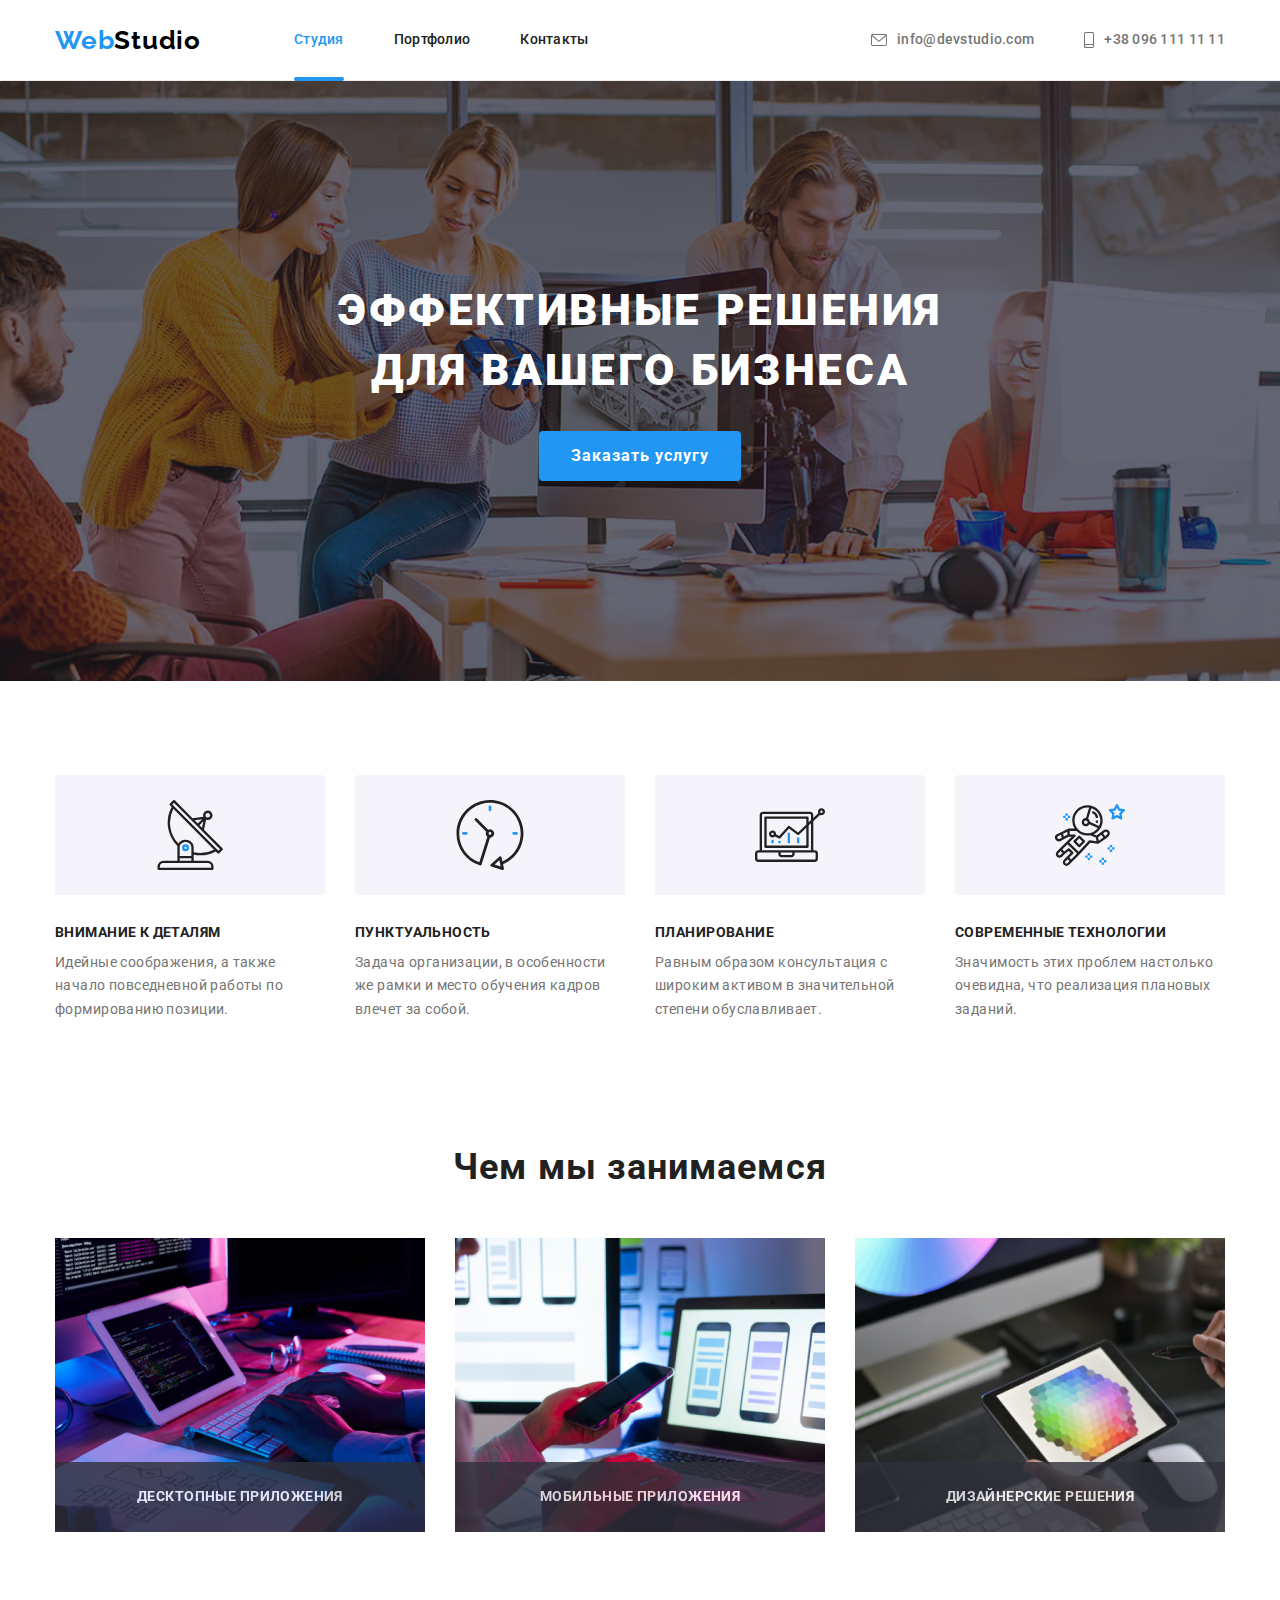
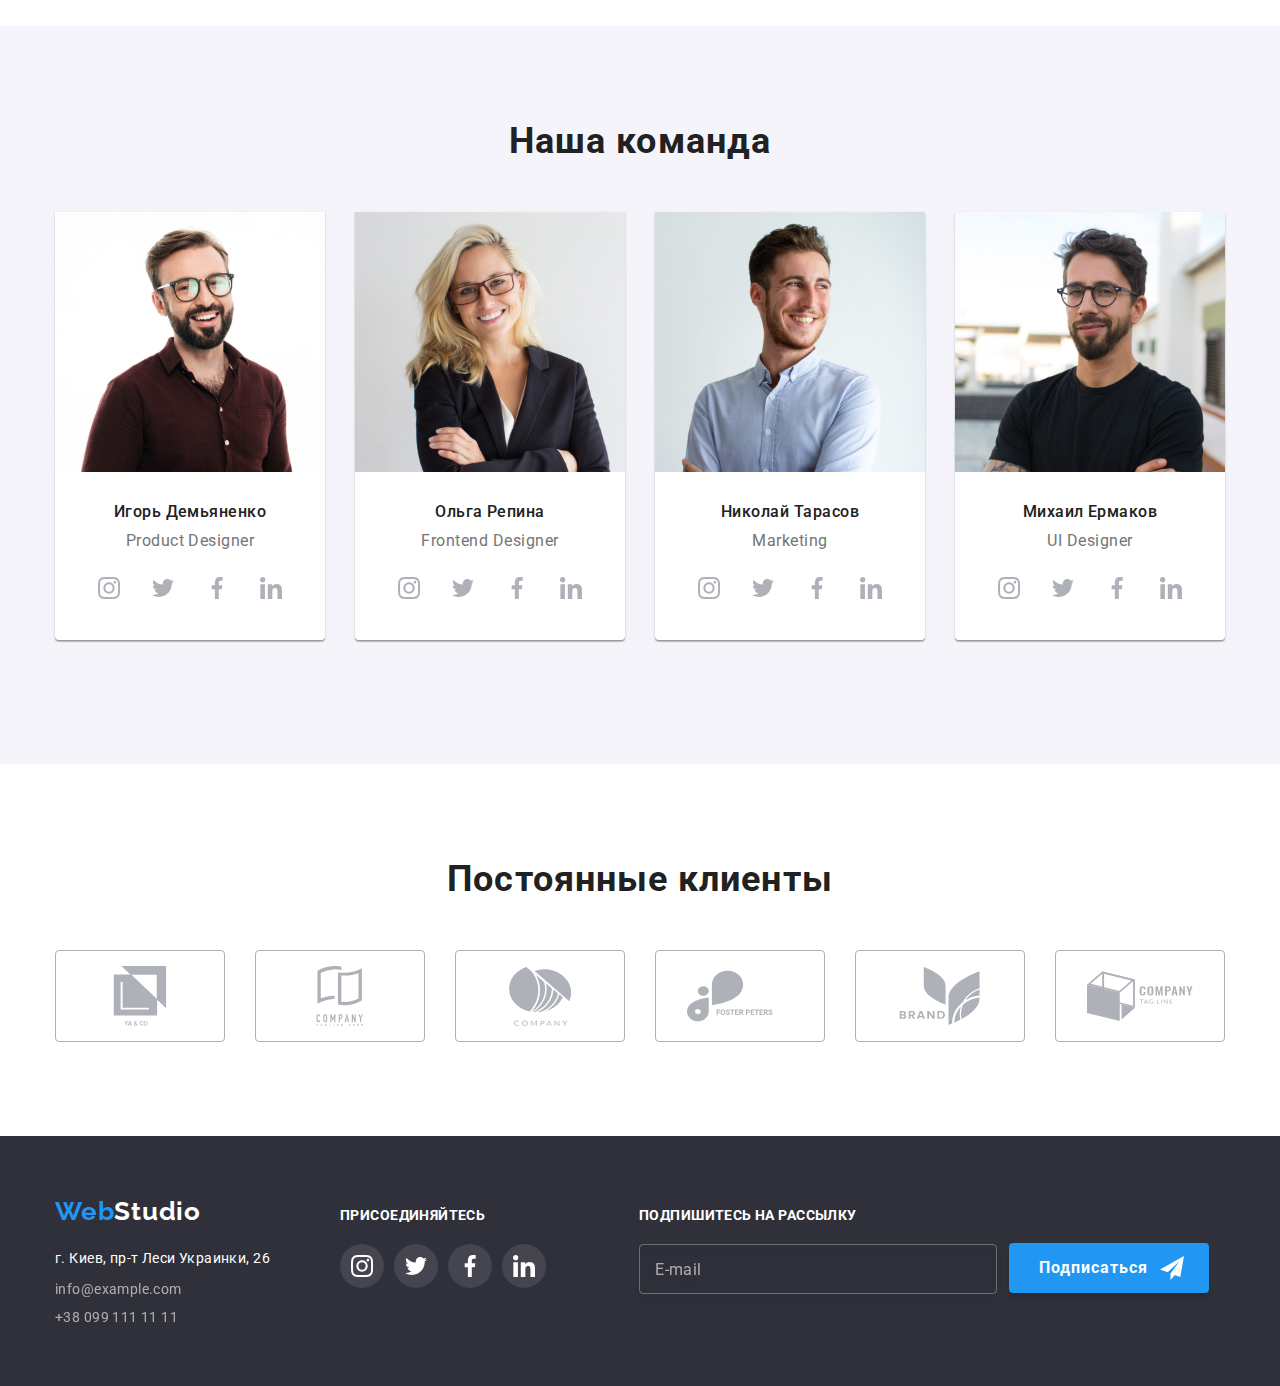
==== commit 9fc91e06: "адаптивная графика в секции hero" ====
--- a/index.html
+++ b/index.html
@@ -66,7 +66,7 @@
 
         <main>
             <!-- секция Заказать услугу -->
-            <section class="order">
+            <section class="order hero-img">
                 <div class="container">
                     <h1 class="main-title">Эффективные решения <br>для вашего бизнеса</h1>
                     <button data-modal-open class="main-btn" type="button">Заказать услугу</button>
@@ -129,21 +129,37 @@
                     <ul class="workboard__list list">
                         <li class="workboard__item">
                             <div class="workboard__thumb">
-                                <img class="workboard__img" src="./images/keyboard.jpg" alt="работа за клавиатурой" width="370" height="294">
+                                <picture>
+                                    <source srcset="
+                                                   ./images/workboard/keyboard_l.png 1x,
+                                                   ./images/workboard/keyboard_l@2x.png 2x
+                                                   " media="(min-width:1200px)" type="image/webp" />
+                                    <img class="workboard__img" src="./images/old/keyboard.jpg" alt="работа за клавиатурой" width="370" height="294">
+                                </picture>
                                 <p class="workboard__descrtp">Десктопные приложения</p>
                             </div>
                         </li>
                         <li class="workboard__item">
                             <div class="workboard__thumb">
-                                <img class="workboard__img" src="./images/laptop_phone.jpg" alt="работа с телефоном и с ноутбуком" width="370"
-                                height="294">
+                                <picture>
+                                    <source srcset="
+                                                    ./images/workboard/laptop-phone_l.png 1x,
+                                                    ./images/workboard/laptop-phone_l@2x.png 2x
+                                                    " media="(min-width:1200px)" type="image/webp" />
+                                    <img class="workboard__img" src="./images/old/laptop_phone.jpg" alt="работа с телефоном и с ноутбуком" width="370" height="294">
+                                </picture>
                                 <p class="workboard__descrtp">Мобильные приложения</p>
                             </div>
                         </li>
                         <li class="workboard__item">
                             <div class="workboard__thumb">
-                                <img class="workboard__img" src="./images/color_palette.jpg" alt="палитра цветов на планшете" width="370"
-                                height="294">
+                                <picture>
+                                    <source srcset="
+                                                    ./images/workboard/color-palette_l.png 1x,
+                                                    ./images/workboard/color-palette_l@2x.png 2x
+                                                    " media="(min-width:1200px)" type="image/webp" />
+                                    <img class="workboard__img" src="./images/old/color_palette.jpg" alt="палитра цветов на планшете" width="370" height="294">
+                                </picture>
                                 <p class="workboard__descrtp">Дизайнерские решения</p>
                             </div>
                         </li>
@@ -538,6 +554,5 @@
         <script src="./js/modal.js"></script>
         <script src="./js/menu.js"></script>
 
-
     </body>
 </html>--- a/css/main.min.css
+++ b/css/main.min.css
@@ -1,2 +1,2 @@
-:root{--primary-font: 'Roboto', sans-serif;--secondary-font: 'Raleway', sans-serif;--primary-txt: #212121;--secondary-txt: #757575;--light-txt: #ffffff;--accent-txt: #2196f3;--logo-txt: #000000;--primary-bg: #ffffff;--secondary-bg: #2f303a;--third-bg: #f5f4fa;--main-btn-bg: #2196f3;--hover-main-btn-bg: #188ce8;--filter-btn-bg: #f5f4fa;--hover-filter-btn-bg: #2196f3;--primary-border: #eeeeee;--header-border: #ececec;--primary-icon: #afb1b8;--accent-icon: #ffffff;--hover-icon-bg: #2196f3;--time-duration: 250ms;--time-fun: cubic-bezier(0.4, 0, 0.2, 1)}.visually-hidden{position:absolute;width:1px;height:1px;margin:-1px;border:0;padding:0;white-space:nowrap;clip-path:inset(100%);clip:rect(0 0 0 0);overflow:hidden}h1,h2,h3,h4,p{margin-top:0}h2:last-child,h1:last-child,h3:last-child,h4:last-child,p:last-child{margin-bottom:0}.link{text-decoration:none;position:relative}.list{padding-left:0;margin-top:0;margin-bottom:0;list-style:none}body{font-family:var(--primary-font);color:var(--primary-txt)}.no-scroll{overflow:hidden}img{display:block}input,textarea{outline:transparent}textarea{resize:none}.section{padding-top:60px;padding-bottom:60px}@media screen and (min-width: 1200px){.section{padding-top:94px;padding-bottom:94px}}.title{margin-bottom:30px;font-family:var(--primary-font);font-weight:700;font-size:28px;line-height:1.17;text-align:center;letter-spacing:0.03em}@media screen and (min-width: 1200px){.title{font-size:36px;line-height:1.17;margin-bottom:50px}}.container{max-width:480px;margin-left:auto;margin-right:auto;padding-left:15px;padding-right:15px}@media screen and (min-width: 768px){.container{max-width:768px}}@media screen and (min-width: 1200px){.container{max-width:1200px}}.main-btn{min-width:160px;max-width:300px;padding:10px 32px;border-radius:4px;border:0;font-weight:700;font-size:16px;line-height:1.88;align-items:center;text-align:center;letter-spacing:0.06em;color:var(--light-txt);background-color:var(--main-btn-bg);cursor:pointer;transition-property:background-color;transition-duration:var(--time-duration);transition-timing-function:var(--time-fun)}.main-btn:hover,.main-btn:focus{background-color:var(--hover-main-btn-bg)}.submit-btn-modal{width:200px;height:50px;font-family:var(--primary-font);font-weight:700;font-size:16px;line-height:1.87;display:flex;align-items:center;justify-content:center;letter-spacing:0.06em;color:var(--light-txt);background:var(--main-btn-bg);box-shadow:0px 4px 4px rgba(0,0,0,0.15);border-radius:4px;margin-left:auto;margin-right:auto;cursor:pointer;border:none;transition-property:background-color, box-shadow;transition-duration:var(--time-duration);transition-timing-function:var(--time-fun)}.submit-btn-modal:hover,.submit-btn-modal:focus{background:var(--hover-main-btn-bg)}.menu-btn{margin-left:auto;margin-top:10px;margin-bottom:10px;display:flex;align-items:center;justify-content:center;width:40px;height:40px;background-color:transparent;border:none;outline:transparent;cursor:pointer;padding:0;z-index:99}@media screen and (min-width: 768px){.menu-btn{display:none}}.menu-btn:hover .menu-btn__icon-open,.menu-btn:focus .menu-btn__icon-open{fill:var(--accent-txt)}.menu-btn:hover .menu-btn__icon-close,.menu-btn:focus .menu-btn__icon-close{fill:var(--accent-txt)}.menu-btn__icon-open{opacity:1;fill:var(--primary-txt)}.menu-btn__icon-close{opacity:0;fill:var(--primary-txt)}.menu-btn.is-active .menu-btn__icon-open{opacity:0}.menu-btn.is-active .menu-btn__icon-close{opacity:1}.mobile-overlay{position:fixed;top:0;left:0;width:100vw;height:100vh;z-index:10;transform:translateX(100%);visibility:hidden;pointer-events:none;transition-property:transform;transition-duration:var(--time-duration);transition-timing-function:var(--time-fun);background-color:var(--primary-bg);box-shadow:0px 4px 8px rgba(0,0,0,0.04),0px 2px 4px rgba(0,0,0,0.08),0px 1px 3px rgba(0,0,0,0.16)}.mobile-overlay.is-open{transform:translateX(0);visibility:visible;pointer-events:initial}@media screen and (min-width: 768px){.mobile-overlay{display:none}}.mobile-menu{position:fixed;top:0;left:0;width:100%;height:100%;background-color:var(--primary-bg);padding:48px 40px;display:flex;flex-direction:column}@media screen and (min-width: 768px){.mobile-menu{display:none}}.mobile-menu-group{margin-top:auto}.mobile-nav__link{font-weight:500;font-size:40px;line-height:1.17;letter-spacing:0.02em;color:var(--primary-txt);transition-property:color;transition-duration:var(--time-duration);transition-timing-function:var(--time-fun)}.mobile-nav__link:hover,.mobile-nav__link:focus{color:var(--accent-txt)}.mobile-nav__item{margin-bottom:32px}.mobile-current{color:var(--accent-txt)}.mobile-contacts__list{margin-bottom:64px}.mobile-contacts__item:not(:last-child){margin-bottom:32px}.mobile-contacts__link{font-weight:500;font-size:24px;line-height:1.16;letter-spacing:0.02em;color:var(--secondary-txt);transition-property:color;transition-duration:var(--time-duration);transition-timing-function:var(--time-fun)}.mobile-contacts__link:hover,.mobile-contacts__link:focus{color:var(--accent-txt)}.mobile-contacts__link.phone{color:var(--accent-txt)}@media screen and (min-width: 480px){.mobile-contacts__link.phone{font-size:34px;line-height:1.17}}.mobile-social__list{display:flex;flex-wrap:wrap;margin-top:-10px;margin-right:-10px}.mobile-social__item{margin-top:10px;margin-right:10px}.mobile-social__item:last-child .mobile-social__link{padding:0;border:none}.mobile-social__link{display:block;padding-right:10px;font-weight:500;font-size:18px;line-height:1.22;letter-spacing:0.02em;color:var(--accent-txt);border-right:1px solid rgba(33,33,33,0.2)}.backdrop{position:fixed;top:0;left:0;width:100%;height:100%;background-color:rgba(0,0,0,0.2);transition-property:opacity, visibility;transition-duration:var(--time-duration);transition-timing-function:var(--time-fun);z-index:101}.backdrop.is-hidden{visibility:hidden;opacity:0;pointer-events:none}.modal{position:absolute;top:50%;left:50%;transform:translate(-50%, -50%);width:100vw;height:100vh;background:var(--primary-bg);box-shadow:0px 1px 3px rgba(0,0,0,0.12),0px 1px 1px rgba(0,0,0,0.14),0px 2px 1px rgba(0,0,0,0.2);border-radius:4px;padding:40px}@media screen and (min-width: 480px){.modal{width:450px;height:609px}}@media screen and (min-width: 1200px){.modal{width:528px;height:581px}}.modal__text{font-family:var(--primary-font);font-weight:700;font-size:20px;line-height:1.15;text-align:center;letter-spacing:0.03em;color:var(--primary-txt);margin-bottom:12px}.exit-btn{position:absolute;top:8px;right:8px;width:30px;height:30px;background:var(--primary-bg);border:1px solid rgba(0,0,0,0.1);box-sizing:border-box;border-radius:50%;cursor:pointer;display:flex;align-items:flex-end;justify-content:center;transition-property:fill;transition-duration:var(--time-duration);transition-timing-function:var(--time-fun)}.exit-btn:hover .exit-btn__icon,.exit-btn:focus .exit-btn__icon{fill:var(--hover-icon-bg)}.exit-btn__icon{height:18px;width:18px}.modal-form__label{position:relative;display:flex;flex-direction:column;margin-bottom:10px}.modal-form__label.modal-form__label--comments{margin-bottom:20px}.modal-form__label:focus-within>.icon-mod{fill:var(--hover-icon-bg)}.modal-form__label:focus-within>.form-input-modal{border:1px solid var(--main-btn-bg)}.modal-form__text{font-family:var(--primary-font);font-size:12px;line-height:1.16;letter-spacing:0.01em;color:var(--secondary-txt);margin-bottom:4px}.icon-mod{position:absolute;transform:translate(-50%, -50%);bottom:8px;left:21px;transition-property:fill;transition-duration:var(--time-duration);transition-timing-function:var(--time-fun)}.modal-form__input{height:40px;border:1px solid rgba(33,33,33,0.2);box-sizing:border-box;border-radius:4px;padding-left:42px;transition-property:border-color;transition-duration:var(--time-duration);transition-timing-function:var(--time-fun)}.modal-form__input.textarea{height:120px;border:1px solid rgba(33,33,33,0.2);box-sizing:border-box;border-radius:4px;padding:12px 16px;font-family:var(--primary-font);font-size:14px;line-height:1.14;letter-spacing:0.01em}.modal-form__input.textarea::placeholder{color:rgba(117,117,117,0.5)}.checkbox__label{display:flex;justify-content:center;align-items:center;margin-bottom:30px;cursor:pointer}.checkbox__input{--webkit-appearance: none;--moz-appeance: none;appearance:none}.checkbox__icon{display:inline-block;width:16px;height:15px;border-radius:2px;background-color:var(--primary-bg);background-image:url(../images/checkbox.svg);background-repeat:no-repeat;background-position:center;flex-shrink:0}.checkbox__input:checked+.checkbox__icon{background-color:var(--hover-icon-bg);background-image:url(../images/check-submit.svg)}.checkbox__text{font-family:var(--primary-font);font-size:12px;line-height:1.16;letter-spacing:0.03em;color:var(--secondary-txt);margin:0 0 0 8px}@media screen and (min-width: 1200px){.checkbox__text{font-size:14px;line-height:1.71}}.checkbox__link{color:var(--accent-txt);text-decoration:underline}.social__list{display:flex;justify-content:center;flex-wrap:wrap}.social__item{margin-right:10px}.social__item:last-child{margin-right:0}.social__link{display:flex;width:44px;height:44px;background-color:var(--primary-bg);border-radius:50%;justify-content:center;align-items:center;transition-property:background-color;transition-duration:var(--time-duration);transition-timing-function:var(--time-fun)}.social__link:hover,.social__link:focus{background-color:var(--hover-icon-bg)}.social__icon{width:22px;height:22px;fill:var(--primary-icon);transition-property:fill;transition-duration:var(--time-duration);transition-timing-function:var(--time-fun)}.social__link:hover .social__icon,.social__icon:focus .social__icon{fill:var(--accent-icon)}.header{border-bottom:1px solid var(--header-border)}.header__container{display:flex;align-items:center}.logo-link__header{font-family:var(--secondary-font);font-weight:700;font-size:24px;line-height:1.16;letter-spacing:0.03em;color:var(--logo-txt)}@media screen and (min-width: 768px){.logo-link__header{margin-right:88px}}@media screen and (min-width: 1200px){.logo-link__header{margin-right:93px;font-size:26px;line-height:1.19}}.logo-link__accent{color:var(--accent-txt)}.header-nav{display:none}@media screen and (min-width: 768px){.header-nav{display:flex}}.header-nav__list{display:flex}.header-nav__link{display:block;padding-top:32px;padding-bottom:32px;font-weight:500;font-size:14px;line-height:1.14;letter-spacing:0.02em;color:var(--primary-txt);transition-property:color;transition-duration:var(--time-duration);transition-timing-function:var(--time-fun)}.header-nav__link:hover,.header-nav__link:focus{color:var(--accent-txt)}.header-nav__item{margin-right:50px}.header-nav__item:last-child{margin-right:0}.header-contacts__list{display:none}@media screen and (min-width: 768px){.header-contacts__list{margin-left:auto;display:flex;flex-direction:column;justify-content:center}}@media screen and (min-width: 1200px){.header-contacts__list{flex-direction:row;align-items:center}}@media screen and (min-width: 768px){.header-contacts__item:not(:last-child){margin-bottom:10px}}@media screen and (min-width: 1200px){.header-contacts__item:not(:last-child){margin-right:50px;margin-bottom:0}}.header-contacts__link{display:flex;align-items:center;font-weight:500;font-size:14px;line-height:1.14;letter-spacing:0.02em;color:var(--secondary-txt);transition-property:color;transition-duration:var(--time-duration);transition-timing-function:var(--time-fun)}.header-contacts__link:hover,.header-contacts__link:focus{color:var(--accent-txt)}.header-contacts__icon{margin-right:10px;fill:currentColor}.current{color:var(--accent-txt)}.current::after{position:absolute;bottom:-1px;left:0;content:'';display:block;width:100%;height:4px;border-radius:2px;background-color:var(--accent-txt)}.order{text-align:center;margin-left:auto;margin-right:auto;padding-top:118px;padding-bottom:118px;background-color:var(--secondary-bg);background-image:linear-gradient(to right, rgba(47,48,58,0.4), rgba(47,48,58,0.4)),url(../images/bg-hero.png);background-position:center;background-size:cover;background-repeat:no-repeat}@media screen and (min-width: 1200px){.order{max-width:1600px;padding-top:200px;padding-bottom:200px}}.main-title{margin-bottom:30px;font-weight:900;font-size:26px;line-height:1.62;text-align:center;letter-spacing:0.06em;text-transform:uppercase;color:var(--light-txt)}@media screen and (min-width: 1200px){.main-title{font-size:44px;line-height:1.36}}.advantage__list{display:flex;flex-wrap:wrap;justify-content:center}.advantage__item{max-width:450px;margin-bottom:30px}.advantage__item:last-child{margin-bottom:0}@media screen and (min-width: 768px){.advantage__item{max-width:354px;margin-right:30px}.advantage__item:nth-child(2n){margin-right:0}.advantage__item:last-child{margin-bottom:30px}}@media screen and (min-width: 1200px){.advantage__item{max-width:270px;margin-right:30px}.advantage__item:nth-child(2n){margin-right:30px}.advantage__item:last-child{margin-right:0}}.advantage__img{display:flex;justify-content:center;align-items:center;max-width:450px;height:120px;background:var(--third-bg);border-radius:4px;margin-bottom:30px}@media screen and (min-width: 1200px){.advantage__img{max-width:270px}}.advantage__title{display:flex;justify-content:center;margin-bottom:10px;font-weight:700;font-size:14px;line-height:1.14;letter-spacing:0.03em;text-transform:uppercase}@media screen and (min-width: 768px){.advantage__title{justify-content:flex-start}}.advantage__descrtp{font-size:14px;line-height:1.7;letter-spacing:0.03em;color:var(--secondary-txt)}.section.workboard{padding-top:0}@media screen and (max-width: 1199px){.section.workboard{display:none}}.workboard__list{display:flex}.workboard__item{margin-right:30px}.workboard__item:last-child{margin-right:0}.workboard__thumb{position:relative}.workboard__descrtp{display:flex;align-items:center;justify-content:center;width:100%;height:70px;position:absolute;bottom:0;left:0;color:var(--light-txt);background-color:var(--secondary-bg);opacity:0.8;font-family:var(--primary-font);font-weight:700;font-size:14px;line-height:1.14;letter-spacing:0.03em;text-transform:uppercase;text-align:center}.team{background-color:var(--third-bg)}.team__list{display:flex;justify-content:center;flex-wrap:wrap}.team__item{box-shadow:0px 1px 3px rgba(0,0,0,0.12),0px 1px 1px rgba(0,0,0,0.14),0px 2px 1px rgba(0,0,0,0.2);border-radius:0px 0px 4px 4px;background-color:var(--primary-bg);margin-bottom:30px}@media screen and (max-width: 767px){.team__item:last-child{margin-bottom:0}}@media screen and (min-width: 768px){.team__item{margin-right:30px}.team__item:nth-child(2n){margin-right:0}}@media screen and (min-width: 1200px){.team__item{margin-right:30px}.team__item:nth-child(2n){margin-right:30px}}.team__item:last-child{margin-right:0}@media screen and (max-width: 479px){.member__photo{max-width:290px}}@media screen and (min-width: 480px){.member__photo{width:450px}}@media screen and (min-width: 768px){.member__photo{width:354px}}@media screen and (min-width: 1200px){.member__photo{width:270px}}.member__about{padding-top:30px;padding-bottom:30px}.member__name{margin-bottom:10px;font-weight:500;font-size:16px;line-height:1.19;text-align:center;letter-spacing:0.03em}.member__position{font-size:16px;line-height:1.19;text-align:center;letter-spacing:0.03em;color:var(--secondary-txt)}.clients__list{display:flex;flex-direction:column;align-items:center}@media screen and (min-width: 480px){.clients__list{display:flex;flex-direction:row;align-items:center;justify-content:center;flex-wrap:wrap}}.clients__item{width:210px;height:92px;margin-bottom:30px;border:1px solid var(--primary-icon);box-sizing:border-box;border-radius:4px;cursor:pointer;transition-property:border-color;transition-duration:var(--time-duration);transition-timing-function:var(--time-fun)}.clients__item:last-child{margin-bottom:0}@media screen and (min-width: 480px) and (max-width: 767px){.clients__item{margin-right:30px}.clients__item:nth-child(2n){margin-right:0}.clients__item:nth-child(n+5){margin-bottom:0}}@media screen and (min-width: 768px) and (max-width: 1199px){.clients__item{width:226px;margin-right:30px}.clients__item:nth-child(3n){margin-right:0}.clients__item:nth-child(n+4){margin-bottom:0}}@media screen and (min-width: 1200px){.clients__item{width:170px;margin-right:30px;margin-bottom:0}.clients__item:last-child{margin-right:0}}.clients__item:hover,.clients__item:focus{border-color:var(--hover-icon-bg)}.clients__link{display:flex;width:100%;height:100%;justify-content:center;align-items:center;color:currentColor;cursor:pointer;fill:var(--primary-icon);transition-property:fill;transition-duration:var(--time-duration);transition-timing-function:var(--time-fun)}.clients__link:focus,.clients__link:hover{fill:var(--hover-icon-bg)}.clients__icon{color:currentColor;width:106px;height:60px}.footer-social__list{display:flex}.footer-social__link{background-color:rgba(255,255,255,0.1);cursor:pointer;display:flex;width:44px;height:44px;border-radius:50%;justify-content:center;align-items:center;transition-property:background;transition-duration:var(--time-duration);transition-timing-function:var(--time-fun)}.footer-social__link:hover,.footer-social__link:focus{background-color:var(--hover-icon-bg);opacity:1}.footer-social__icon{width:22px;height:22px;fill:var(--accent-icon);opacity:1;transition-property:background-color;transition-duration:var(--time-duration);transition-timing-function:var(--time-fun)}.form{display:flex;align-items:center;flex-direction:column}@media screen and (max-width: 480px){.form{width:100%}}@media screen and (min-width: 1200px){.form{align-items:flex-end;flex-direction:row}}.form__label{display:flex;align-items:center;flex-direction:column;margin-bottom:20px}@media screen and (max-width: 480px){.form__label{width:100%}}@media screen and (min-width: 1200px){.form__label{padding-right:12px;margin-bottom:0;align-items:flex-start}}.form__title{font-family:var(--primary-font);font-weight:700;font-size:14px;line-height:1.14;letter-spacing:0.03em;text-transform:uppercase;color:var(--light-txt);margin-bottom:20px;display:flex;justify-content:center}.form__input{font-family:var(--primary-font);font-size:16px;line-height:1.25;letter-spacing:0.03em;border:1px solid rgba(255,255,255,0.3);box-sizing:border-box;filter:drop-shadow(0px 4px 4px rgba(0,0,0,0.15));border-radius:4px;background-color:rgba(10,10,10,0);width:100%;height:50px;padding:15px;color:rgba(255,255,255,0.6)}@media screen and (min-width: 480px){.form__input{width:450px}}@media screen and (min-width: 1200px){.form__input{width:358px}}.form__input::placeholder{color:rgba(255,255,255,0.6)}.submit-btn{position:relative;width:200px;height:50px;background:var(--main-btn-bg);box-shadow:0px 4px 4px rgba(0,0,0,0.15);border-radius:4px;border:none;padding:10px 30px;font-family:var(--primary-font);font-weight:700;font-size:16px;line-height:1.88;display:flex;align-items:center;text-align:center;letter-spacing:0.06em;color:var(--light-txt);cursor:pointer;margin-bottom:1px}.send-icon{fill:var(--accent-icon);position:absolute;top:50%;right:13px;transform:translate(-50%, -50%)}.footer{background-color:var(--secondary-bg);padding-top:60px;padding-bottom:60px}.footer__container{display:flex;flex-direction:column;align-items:center}@media screen and (min-width: 768px){.footer__container{flex-direction:row;align-items:flex-start;flex-wrap:wrap;justify-content:center}}@media screen and (min-width: 1200px){.footer__container{flex-direction:row;align-items:baseline;flex-wrap:nowrap;justify-content:flex-start}}.footer__address{margin-bottom:60px}@media screen and (min-width: 768px){.footer__address{margin-right:165px}}@media screen and (min-width: 1200px){.footer__address{margin-bottom:0;margin-right:70px}}.logo-link__footer{display:flex;justify-content:center;font-family:var(--secondary-font);font-weight:700;font-size:24px;line-height:1.16;letter-spacing:0.03em;color:var(--light-txt);margin-bottom:20px}@media screen and (min-width: 1200px){.logo-link__footer{justify-content:flex-start;font-size:26px;line-height:1.19}}.address{font-style:normal;display:flex;flex-direction:column;align-items:center}@media screen and (min-width: 1200px){.address{align-items:flex-start}}.address__text{margin-bottom:9px;font-size:14px;line-height:1.7;letter-spacing:0.03em;color:var(--light-txt)}.address__mail,.address__tel{font-size:14px;line-height:1.14;letter-spacing:0.03em;color:var(--light-txt);opacity:0.6;transition-property:color;transition-duration:var(--time-duration);transition-timing-function:var(--time-fun)}.address__mail:hover,.address__tel:hover,.address__mail:focus,.address__tel:focus{color:var(--accent-txt)}.address__item:not(:last-child){margin-bottom:9px}.footer__socials{margin-bottom:60px}@media screen and (min-width: 1200px){.footer__socials{margin-bottom:0;margin-right:93px}}.footer__subscribe{font-family:var(--primary-font);font-weight:700;font-size:14px;line-height:1.14;letter-spacing:0.03em;text-transform:uppercase;color:var(--light-txt);margin-bottom:20px;display:flex;justify-content:center}@media screen and (min-width: 1200px){.footer__subscribe{justify-content:flex-start}}.filter-list{display:flex;align-items:center;margin-bottom:50px;justify-content:center}.filter-item:not(:last-child){margin-right:8px}.filter-btn{padding:6px 22px;border-radius:4px;border:0;font-weight:500;font-size:16px;line-height:1.6;text-align:center;letter-spacing:0.03em;color:var(--primary-txt);background-color:var(--filter-btn-bg);cursor:pointer;transition-property:color, background-color, box-shadow;transition-duration:var(--time-duration);transition-timing-function:var(--time-fun)}.filter-btn:hover,.filter-btn:focus{box-shadow:0px 3px 1px rgba(0,0,0,0.1),0px 1px 2px rgba(0,0,0,0.08),0px 2px 2px rgba(0,0,0,0.12);background-color:var(--hover-filter-btn-bg);color:var(--light-txt)}.current-filter{background-color:var(--accent-txt);color:var(--light-txt)}.works-img{margin-bottom:0}.works-list{display:flex;flex-wrap:wrap}.works-item-container{padding:20px 24px;border-right:1px solid var(--primary-border);border-bottom:1px solid var(--primary-border);border-left:1px solid var(--primary-border)}.works-item{margin-right:30px;margin-bottom:30px}.works-item:nth-child(3n){margin-right:0}.works-item:nth-child(n+6){margin-bottom:0}.works-link{display:block;transition-property:box-shadow;transition-duration:var(--time-duration);transition-timing-function:var(--time-fun)}.works-link:hover,.works-link:focus{box-shadow:0px 1px 1px rgba(0,0,0,0.12),0px 4px 4px rgba(0,0,0,0.06),1px 4px 6px rgba(0,0,0,0.16)}.works-thumb{position:relative;overflow:hidden}.works-descr{display:flex;align-items:center;justify-content:center;width:100%;height:100%;position:absolute;bottom:0;left:0;color:var(--light-txt);background-color:var(--accent-txt);opacity:0.9;font-family:var(--primary-font);font-size:18px;line-height:1.55;letter-spacing:0.03em;padding:63px 24px;transform:translateY(100%);transition:transform;transition-duration:var(--time-duration);transition-timing-function:var(--time-fun)}.works-link:hover .works-descr,.works-link:focus .works-descr{transform:translateY(0)}.works-name{margin-bottom:4px;font-weight:700;font-size:18px;line-height:2;letter-spacing:0.06em;color:var(--primary-txt)}.works-type{font-size:16px;line-height:1.8;letter-spacing:0.03em;color:var(--secondary-txt)}
+:root{--primary-font: 'Roboto', sans-serif;--secondary-font: 'Raleway', sans-serif;--primary-txt: #212121;--secondary-txt: #757575;--light-txt: #ffffff;--accent-txt: #2196f3;--logo-txt: #000000;--primary-bg: #ffffff;--secondary-bg: #2f303a;--third-bg: #f5f4fa;--main-btn-bg: #2196f3;--hover-main-btn-bg: #188ce8;--filter-btn-bg: #f5f4fa;--hover-filter-btn-bg: #2196f3;--primary-border: #eeeeee;--header-border: #ececec;--primary-icon: #afb1b8;--accent-icon: #ffffff;--hover-icon-bg: #2196f3;--time-duration: 250ms;--time-fun: cubic-bezier(0.4, 0, 0.2, 1)}.visually-hidden{position:absolute;width:1px;height:1px;margin:-1px;border:0;padding:0;white-space:nowrap;clip-path:inset(100%);clip:rect(0 0 0 0);overflow:hidden}h1,h2,h3,h4,p{margin-top:0}h2:last-child,h1:last-child,h3:last-child,h4:last-child,p:last-child{margin-bottom:0}.link{text-decoration:none;position:relative}.list{padding-left:0;margin-top:0;margin-bottom:0;list-style:none}body{font-family:var(--primary-font);color:var(--primary-txt)}.no-scroll{overflow:hidden}img{display:block}input,textarea{outline:transparent}textarea{resize:none}.section{padding-top:60px;padding-bottom:60px}@media screen and (min-width: 1200px){.section{padding-top:94px;padding-bottom:94px}}.title{margin-bottom:30px;font-family:var(--primary-font);font-weight:700;font-size:28px;line-height:1.17;text-align:center;letter-spacing:0.03em}@media screen and (min-width: 1200px){.title{font-size:36px;line-height:1.17;margin-bottom:50px}}.container{max-width:480px;margin-left:auto;margin-right:auto;padding-left:15px;padding-right:15px}@media screen and (min-width: 768px){.container{max-width:768px}}@media screen and (min-width: 1200px){.container{max-width:1200px}}.main-btn{min-width:160px;max-width:300px;padding:10px 32px;border-radius:4px;border:0;font-weight:700;font-size:16px;line-height:1.88;align-items:center;text-align:center;letter-spacing:0.06em;color:var(--light-txt);background-color:var(--main-btn-bg);cursor:pointer;transition-property:background-color;transition-duration:var(--time-duration);transition-timing-function:var(--time-fun)}.main-btn:hover,.main-btn:focus{background-color:var(--hover-main-btn-bg)}.submit-btn-modal{width:200px;height:50px;font-family:var(--primary-font);font-weight:700;font-size:16px;line-height:1.87;display:flex;align-items:center;justify-content:center;letter-spacing:0.06em;color:var(--light-txt);background:var(--main-btn-bg);box-shadow:0px 4px 4px rgba(0,0,0,0.15);border-radius:4px;margin-left:auto;margin-right:auto;cursor:pointer;border:none;transition-property:background-color, box-shadow;transition-duration:var(--time-duration);transition-timing-function:var(--time-fun)}.submit-btn-modal:hover,.submit-btn-modal:focus{background:var(--hover-main-btn-bg)}.menu-btn{margin-left:auto;margin-top:10px;margin-bottom:10px;display:flex;align-items:center;justify-content:center;width:40px;height:40px;background-color:transparent;border:none;outline:transparent;cursor:pointer;padding:0;z-index:99}@media screen and (min-width: 768px){.menu-btn{display:none}}.menu-btn:hover .menu-btn__icon-open,.menu-btn:focus .menu-btn__icon-open{fill:var(--accent-txt)}.menu-btn:hover .menu-btn__icon-close,.menu-btn:focus .menu-btn__icon-close{fill:var(--accent-txt)}.menu-btn__icon-open{opacity:1;fill:var(--primary-txt)}.menu-btn__icon-close{opacity:0;fill:var(--primary-txt)}.menu-btn.is-active .menu-btn__icon-open{opacity:0}.menu-btn.is-active .menu-btn__icon-close{opacity:1}.mobile-overlay{position:fixed;top:0;left:0;width:100vw;height:100vh;z-index:10;transform:translateX(100%);visibility:hidden;pointer-events:none;transition-property:transform;transition-duration:var(--time-duration);transition-timing-function:var(--time-fun);background-color:var(--primary-bg);box-shadow:0px 4px 8px rgba(0,0,0,0.04),0px 2px 4px rgba(0,0,0,0.08),0px 1px 3px rgba(0,0,0,0.16)}.mobile-overlay.is-open{transform:translateX(0);visibility:visible;pointer-events:initial}@media screen and (min-width: 768px){.mobile-overlay{display:none}}.mobile-menu{position:fixed;top:0;left:0;width:100%;height:100%;background-color:var(--primary-bg);padding:48px 40px;display:flex;flex-direction:column}@media screen and (min-width: 768px){.mobile-menu{display:none}}.mobile-menu-group{margin-top:auto}.mobile-nav__link{font-weight:500;font-size:40px;line-height:1.17;letter-spacing:0.02em;color:var(--primary-txt);transition-property:color;transition-duration:var(--time-duration);transition-timing-function:var(--time-fun)}.mobile-nav__link:hover,.mobile-nav__link:focus{color:var(--accent-txt)}.mobile-nav__item{margin-bottom:32px}.mobile-current{color:var(--accent-txt)}.mobile-contacts__list{margin-bottom:64px}.mobile-contacts__item:not(:last-child){margin-bottom:32px}.mobile-contacts__link{font-weight:500;font-size:24px;line-height:1.16;letter-spacing:0.02em;color:var(--secondary-txt);transition-property:color;transition-duration:var(--time-duration);transition-timing-function:var(--time-fun)}.mobile-contacts__link:hover,.mobile-contacts__link:focus{color:var(--accent-txt)}.mobile-contacts__link.phone{color:var(--accent-txt)}@media screen and (min-width: 480px){.mobile-contacts__link.phone{font-size:34px;line-height:1.17}}.mobile-social__list{display:flex;flex-wrap:wrap;margin-top:-10px;margin-right:-10px}.mobile-social__item{margin-top:10px;margin-right:10px}.mobile-social__item:last-child .mobile-social__link{padding:0;border:none}.mobile-social__link{display:block;padding-right:10px;font-weight:500;font-size:18px;line-height:1.22;letter-spacing:0.02em;color:var(--accent-txt);border-right:1px solid rgba(33,33,33,0.2)}.backdrop{position:fixed;top:0;left:0;width:100%;height:100%;background-color:rgba(0,0,0,0.2);transition-property:opacity, visibility;transition-duration:var(--time-duration);transition-timing-function:var(--time-fun);z-index:101}.backdrop.is-hidden{visibility:hidden;opacity:0;pointer-events:none}.modal{position:absolute;top:50%;left:50%;transform:translate(-50%, -50%);width:100vw;height:100vh;background:var(--primary-bg);box-shadow:0px 1px 3px rgba(0,0,0,0.12),0px 1px 1px rgba(0,0,0,0.14),0px 2px 1px rgba(0,0,0,0.2);border-radius:4px;padding:40px}@media screen and (min-width: 480px){.modal{width:450px;height:609px}}@media screen and (min-width: 1200px){.modal{width:528px;height:581px}}.modal__text{font-family:var(--primary-font);font-weight:700;font-size:20px;line-height:1.15;text-align:center;letter-spacing:0.03em;color:var(--primary-txt);margin-bottom:12px}.exit-btn{position:absolute;top:8px;right:8px;width:30px;height:30px;background:var(--primary-bg);border:1px solid rgba(0,0,0,0.1);box-sizing:border-box;border-radius:50%;cursor:pointer;display:flex;align-items:flex-end;justify-content:center;transition-property:fill;transition-duration:var(--time-duration);transition-timing-function:var(--time-fun)}.exit-btn:hover .exit-btn__icon,.exit-btn:focus .exit-btn__icon{fill:var(--hover-icon-bg)}.exit-btn__icon{height:18px;width:18px}.modal-form__label{position:relative;display:flex;flex-direction:column;margin-bottom:10px}.modal-form__label.modal-form__label--comments{margin-bottom:20px}.modal-form__label:focus-within>.icon-mod{fill:var(--hover-icon-bg)}.modal-form__label:focus-within>.form-input-modal{border:1px solid var(--main-btn-bg)}.modal-form__text{font-family:var(--primary-font);font-size:12px;line-height:1.16;letter-spacing:0.01em;color:var(--secondary-txt);margin-bottom:4px}.icon-mod{position:absolute;transform:translate(-50%, -50%);bottom:8px;left:21px;transition-property:fill;transition-duration:var(--time-duration);transition-timing-function:var(--time-fun)}.modal-form__input{height:40px;border:1px solid rgba(33,33,33,0.2);box-sizing:border-box;border-radius:4px;padding-left:42px;transition-property:border-color;transition-duration:var(--time-duration);transition-timing-function:var(--time-fun)}.modal-form__input.textarea{height:120px;border:1px solid rgba(33,33,33,0.2);box-sizing:border-box;border-radius:4px;padding:12px 16px;font-family:var(--primary-font);font-size:14px;line-height:1.14;letter-spacing:0.01em}.modal-form__input.textarea::placeholder{color:rgba(117,117,117,0.5)}.checkbox__label{display:flex;justify-content:center;align-items:center;margin-bottom:30px;cursor:pointer}.checkbox__input{--webkit-appearance: none;--moz-appeance: none;appearance:none}.checkbox__icon{display:inline-block;width:16px;height:15px;border-radius:2px;background-color:var(--primary-bg);background-image:url(../images/checkbox.svg);background-repeat:no-repeat;background-position:center;flex-shrink:0}.checkbox__input:checked+.checkbox__icon{background-color:var(--hover-icon-bg);background-image:url(../images/check-submit.svg)}.checkbox__text{font-family:var(--primary-font);font-size:12px;line-height:1.16;letter-spacing:0.03em;color:var(--secondary-txt);margin:0 0 0 8px}@media screen and (min-width: 1200px){.checkbox__text{font-size:14px;line-height:1.71}}.checkbox__link{color:var(--accent-txt);text-decoration:underline}.social__list{display:flex;justify-content:center;flex-wrap:wrap}.social__item{margin-right:10px}.social__item:last-child{margin-right:0}.social__link{display:flex;width:44px;height:44px;background-color:var(--primary-bg);border-radius:50%;justify-content:center;align-items:center;transition-property:background-color;transition-duration:var(--time-duration);transition-timing-function:var(--time-fun)}.social__link:hover,.social__link:focus{background-color:var(--hover-icon-bg)}.social__icon{width:22px;height:22px;fill:var(--primary-icon);transition-property:fill;transition-duration:var(--time-duration);transition-timing-function:var(--time-fun)}.social__link:hover .social__icon,.social__icon:focus .social__icon{fill:var(--accent-icon)}.header{border-bottom:1px solid var(--header-border)}.header__container{display:flex;align-items:center}.logo-link__header{font-family:var(--secondary-font);font-weight:700;font-size:24px;line-height:1.16;letter-spacing:0.03em;color:var(--logo-txt)}@media screen and (min-width: 768px){.logo-link__header{margin-right:88px}}@media screen and (min-width: 1200px){.logo-link__header{margin-right:93px;font-size:26px;line-height:1.19}}.logo-link__accent{color:var(--accent-txt)}.header-nav{display:none}@media screen and (min-width: 768px){.header-nav{display:flex}}.header-nav__list{display:flex}.header-nav__link{display:block;padding-top:32px;padding-bottom:32px;font-weight:500;font-size:14px;line-height:1.14;letter-spacing:0.02em;color:var(--primary-txt);transition-property:color;transition-duration:var(--time-duration);transition-timing-function:var(--time-fun)}.header-nav__link:hover,.header-nav__link:focus{color:var(--accent-txt)}.header-nav__item{margin-right:50px}.header-nav__item:last-child{margin-right:0}.header-contacts__list{display:none}@media screen and (min-width: 768px){.header-contacts__list{margin-left:auto;display:flex;flex-direction:column;justify-content:center}}@media screen and (min-width: 1200px){.header-contacts__list{flex-direction:row;align-items:center}}@media screen and (min-width: 768px){.header-contacts__item:not(:last-child){margin-bottom:10px}}@media screen and (min-width: 1200px){.header-contacts__item:not(:last-child){margin-right:50px;margin-bottom:0}}.header-contacts__link{display:flex;align-items:center;font-weight:500;font-size:14px;line-height:1.14;letter-spacing:0.02em;color:var(--secondary-txt);transition-property:color;transition-duration:var(--time-duration);transition-timing-function:var(--time-fun)}.header-contacts__link:hover,.header-contacts__link:focus{color:var(--accent-txt)}.header-contacts__icon{margin-right:10px;fill:currentColor}.current{color:var(--accent-txt)}.current::after{position:absolute;bottom:-1px;left:0;content:'';display:block;width:100%;height:4px;border-radius:2px;background-color:var(--accent-txt)}@media screen and (max-width: 767px){.hero-img{background-image:linear-gradient(to right, rgba(47,48,58,0.4), rgba(47,48,58,0.4)),url(../images/hero/bg-hero_s.png);background-position:center;background-size:cover;background-repeat:no-repeat}}@media screen and (max-width: 767px) and (min-device-pixel-ratio: 2) and (max-width: 767px), screen and (max-width: 767px) and (min-resolution: 192dpi) and (max-width: 767px), screen and (max-width: 767px) and (min-resolution: 2dppx) and (max-width: 767px){.hero-img{background-image:linear-gradient(to right, rgba(47,48,58,0.4), rgba(47,48,58,0.4)),url(../images/hero/bg-hero_s@2x.png)}}@media screen and (min-width: 768px){.hero-img{background-image:linear-gradient(to right, rgba(47,48,58,0.4), rgba(47,48,58,0.4)),url(../images/hero/bg-hero_m.png);background-repeat:no-repeat;background-position:center;background-size:cover}}@media screen and (min-width: 768px) and (min-device-pixel-ratio: 2) and (min-width: 768px), screen and (min-width: 768px) and (min-resolution: 192dpi) and (min-width: 768px), screen and (min-width: 768px) and (min-resolution: 2dppx) and (min-width: 768px){.hero-img{background-image:linear-gradient(to right, rgba(47,48,58,0.4), rgba(47,48,58,0.4)),url(../images/hero/bg-hero_m@2x.png)}}@media screen and (min-width: 1200px){.hero-img{background-image:linear-gradient(to right, rgba(47,48,58,0.4), rgba(47,48,58,0.4)),url(../images/hero/bg-hero_l.png)}}@media screen and (min-width: 1200px) and (min-device-pixel-ratio: 2) and (min-width: 1200px), screen and (min-width: 1200px) and (min-resolution: 192dpi) and (min-width: 1200px), screen and (min-width: 1200px) and (min-resolution: 2dppx) and (min-width: 1200px){.hero-img{background-image:linear-gradient(to right, rgba(47,48,58,0.4), rgba(47,48,58,0.4)),url(../images/hero/bg-hero_l@2x.png)}}.order{text-align:center;margin-left:auto;margin-right:auto;padding-top:118px;padding-bottom:118px;background-color:var(--secondary-bg)}@media screen and (min-width: 1200px){.order{max-width:1600px;padding-top:200px;padding-bottom:200px}}.main-title{margin-bottom:30px;font-weight:900;font-size:26px;line-height:1.62;text-align:center;letter-spacing:0.06em;text-transform:uppercase;color:var(--light-txt)}@media screen and (min-width: 1200px){.main-title{font-size:44px;line-height:1.36}}.advantage__list{display:flex;flex-wrap:wrap;justify-content:center}.advantage__item{max-width:450px;margin-bottom:30px}.advantage__item:last-child{margin-bottom:0}@media screen and (min-width: 768px){.advantage__item{max-width:354px;margin-right:30px}.advantage__item:nth-child(2n){margin-right:0}.advantage__item:last-child{margin-bottom:30px}}@media screen and (min-width: 1200px){.advantage__item{max-width:270px;margin-right:30px}.advantage__item:nth-child(2n){margin-right:30px}.advantage__item:last-child{margin-right:0}}.advantage__img{display:flex;justify-content:center;align-items:center;max-width:450px;height:120px;background:var(--third-bg);border-radius:4px;margin-bottom:30px}@media screen and (min-width: 1200px){.advantage__img{max-width:270px}}.advantage__title{display:flex;justify-content:center;margin-bottom:10px;font-weight:700;font-size:14px;line-height:1.14;letter-spacing:0.03em;text-transform:uppercase}@media screen and (min-width: 768px){.advantage__title{justify-content:flex-start}}.advantage__descrtp{font-size:14px;line-height:1.7;letter-spacing:0.03em;color:var(--secondary-txt)}.section.workboard{padding-top:0}@media screen and (max-width: 1199px){.section.workboard{display:none}}.workboard__list{display:flex}.workboard__item{margin-right:30px}.workboard__item:last-child{margin-right:0}.workboard__thumb{position:relative}.workboard__descrtp{display:flex;align-items:center;justify-content:center;width:100%;height:70px;position:absolute;bottom:0;left:0;color:var(--light-txt);background-color:var(--secondary-bg);opacity:0.8;font-family:var(--primary-font);font-weight:700;font-size:14px;line-height:1.14;letter-spacing:0.03em;text-transform:uppercase;text-align:center}.team{background-color:var(--third-bg)}.team__list{display:flex;justify-content:center;flex-wrap:wrap}.team__item{box-shadow:0px 1px 3px rgba(0,0,0,0.12),0px 1px 1px rgba(0,0,0,0.14),0px 2px 1px rgba(0,0,0,0.2);border-radius:0px 0px 4px 4px;background-color:var(--primary-bg);margin-bottom:30px}@media screen and (max-width: 767px){.team__item:last-child{margin-bottom:0}}@media screen and (min-width: 768px){.team__item{margin-right:30px}.team__item:nth-child(2n){margin-right:0}}@media screen and (min-width: 1200px){.team__item{margin-right:30px}.team__item:nth-child(2n){margin-right:30px}}.team__item:last-child{margin-right:0}@media screen and (max-width: 479px){.member__photo{max-width:290px}}@media screen and (min-width: 480px){.member__photo{width:450px}}@media screen and (min-width: 768px){.member__photo{width:354px}}@media screen and (min-width: 1200px){.member__photo{width:270px}}.member__about{padding-top:30px;padding-bottom:30px}.member__name{margin-bottom:10px;font-weight:500;font-size:16px;line-height:1.19;text-align:center;letter-spacing:0.03em}.member__position{font-size:16px;line-height:1.19;text-align:center;letter-spacing:0.03em;color:var(--secondary-txt)}.clients__list{display:flex;flex-direction:column;align-items:center}@media screen and (min-width: 480px){.clients__list{display:flex;flex-direction:row;align-items:center;justify-content:center;flex-wrap:wrap}}.clients__item{width:210px;height:92px;margin-bottom:30px;border:1px solid var(--primary-icon);box-sizing:border-box;border-radius:4px;cursor:pointer;transition-property:border-color;transition-duration:var(--time-duration);transition-timing-function:var(--time-fun)}.clients__item:last-child{margin-bottom:0}@media screen and (min-width: 480px) and (max-width: 767px){.clients__item{margin-right:30px}.clients__item:nth-child(2n){margin-right:0}.clients__item:nth-child(n+5){margin-bottom:0}}@media screen and (min-width: 768px) and (max-width: 1199px){.clients__item{width:226px;margin-right:30px}.clients__item:nth-child(3n){margin-right:0}.clients__item:nth-child(n+4){margin-bottom:0}}@media screen and (min-width: 1200px){.clients__item{width:170px;margin-right:30px;margin-bottom:0}.clients__item:last-child{margin-right:0}}.clients__item:hover,.clients__item:focus{border-color:var(--hover-icon-bg)}.clients__link{display:flex;width:100%;height:100%;justify-content:center;align-items:center;color:currentColor;cursor:pointer;fill:var(--primary-icon);transition-property:fill;transition-duration:var(--time-duration);transition-timing-function:var(--time-fun)}.clients__link:focus,.clients__link:hover{fill:var(--hover-icon-bg)}.clients__icon{color:currentColor;width:106px;height:60px}.footer-social__list{display:flex}.footer-social__link{background-color:rgba(255,255,255,0.1);cursor:pointer;display:flex;width:44px;height:44px;border-radius:50%;justify-content:center;align-items:center;transition-property:background;transition-duration:var(--time-duration);transition-timing-function:var(--time-fun)}.footer-social__link:hover,.footer-social__link:focus{background-color:var(--hover-icon-bg);opacity:1}.footer-social__icon{width:22px;height:22px;fill:var(--accent-icon);opacity:1;transition-property:background-color;transition-duration:var(--time-duration);transition-timing-function:var(--time-fun)}.form{display:flex;align-items:center;flex-direction:column}@media screen and (max-width: 480px){.form{width:100%}}@media screen and (min-width: 1200px){.form{align-items:flex-end;flex-direction:row}}.form__label{display:flex;align-items:center;flex-direction:column;margin-bottom:20px}@media screen and (max-width: 480px){.form__label{width:100%}}@media screen and (min-width: 1200px){.form__label{padding-right:12px;margin-bottom:0;align-items:flex-start}}.form__title{font-family:var(--primary-font);font-weight:700;font-size:14px;line-height:1.14;letter-spacing:0.03em;text-transform:uppercase;color:var(--light-txt);margin-bottom:20px;display:flex;justify-content:center}.form__input{font-family:var(--primary-font);font-size:16px;line-height:1.25;letter-spacing:0.03em;border:1px solid rgba(255,255,255,0.3);box-sizing:border-box;filter:drop-shadow(0px 4px 4px rgba(0,0,0,0.15));border-radius:4px;background-color:rgba(10,10,10,0);width:100%;height:50px;padding:15px;color:rgba(255,255,255,0.6)}@media screen and (min-width: 480px){.form__input{width:450px}}@media screen and (min-width: 1200px){.form__input{width:358px}}.form__input::placeholder{color:rgba(255,255,255,0.6)}.submit-btn{position:relative;width:200px;height:50px;background:var(--main-btn-bg);box-shadow:0px 4px 4px rgba(0,0,0,0.15);border-radius:4px;border:none;padding:10px 30px;font-family:var(--primary-font);font-weight:700;font-size:16px;line-height:1.88;display:flex;align-items:center;text-align:center;letter-spacing:0.06em;color:var(--light-txt);cursor:pointer;margin-bottom:1px}.send-icon{fill:var(--accent-icon);position:absolute;top:50%;right:13px;transform:translate(-50%, -50%)}.footer{background-color:var(--secondary-bg);padding-top:60px;padding-bottom:60px}.footer__container{display:flex;flex-direction:column;align-items:center}@media screen and (min-width: 768px){.footer__container{flex-direction:row;align-items:flex-start;flex-wrap:wrap;justify-content:center}}@media screen and (min-width: 1200px){.footer__container{flex-direction:row;align-items:baseline;flex-wrap:nowrap;justify-content:flex-start}}.footer__address{margin-bottom:60px}@media screen and (min-width: 768px){.footer__address{margin-right:165px}}@media screen and (min-width: 1200px){.footer__address{margin-bottom:0;margin-right:70px}}.logo-link__footer{display:flex;justify-content:center;font-family:var(--secondary-font);font-weight:700;font-size:24px;line-height:1.16;letter-spacing:0.03em;color:var(--light-txt);margin-bottom:20px}@media screen and (min-width: 1200px){.logo-link__footer{justify-content:flex-start;font-size:26px;line-height:1.19}}.address{font-style:normal;display:flex;flex-direction:column;align-items:center}@media screen and (min-width: 1200px){.address{align-items:flex-start}}.address__text{margin-bottom:9px;font-size:14px;line-height:1.7;letter-spacing:0.03em;color:var(--light-txt)}.address__mail,.address__tel{font-size:14px;line-height:1.14;letter-spacing:0.03em;color:var(--light-txt);opacity:0.6;transition-property:color;transition-duration:var(--time-duration);transition-timing-function:var(--time-fun)}.address__mail:hover,.address__tel:hover,.address__mail:focus,.address__tel:focus{color:var(--accent-txt)}.address__item:not(:last-child){margin-bottom:9px}.footer__socials{margin-bottom:60px}@media screen and (min-width: 1200px){.footer__socials{margin-bottom:0;margin-right:93px}}.footer__subscribe{font-family:var(--primary-font);font-weight:700;font-size:14px;line-height:1.14;letter-spacing:0.03em;text-transform:uppercase;color:var(--light-txt);margin-bottom:20px;display:flex;justify-content:center}@media screen and (min-width: 1200px){.footer__subscribe{justify-content:flex-start}}.filter__list{display:flex;align-items:center;margin-bottom:50px;justify-content:flex-start;flex-wrap:wrap}@media screen and (min-width: 768px){.filter__list{display:flex;align-items:center;margin-bottom:50px;justify-content:center}}.filter__item{margin-right:8px}@media screen and (max-width: 767px){.filter__item{margin-bottom:15px}.filter__item:last-child{margin-bottom:0}}@media screen and (min-width: 400px) and (max-width: 767px){.filter__item:nth-child(n+4){margin-bottom:0}}@media screen and (min-width: 768px){.filter__item{margin-bottom:0}}.filter__item:last-child{margin-right:0}.filter__btn{padding:6px 22px;border-radius:4px;border:0;font-weight:500;font-size:16px;line-height:1.6;text-align:center;letter-spacing:0.03em;color:var(--primary-txt);background-color:var(--filter-btn-bg);cursor:pointer;transition-property:color, background-color, box-shadow;transition-duration:var(--time-duration);transition-timing-function:var(--time-fun)}.filter__btn:hover,.filter__btn:focus{box-shadow:0px 3px 1px rgba(0,0,0,0.1),0px 1px 2px rgba(0,0,0,0.08),0px 2px 2px rgba(0,0,0,0.12);background-color:var(--hover-filter-btn-bg);color:var(--light-txt)}.current-filter{background-color:var(--accent-txt);color:var(--light-txt)}.works-img{margin-bottom:0}.works__list{display:flex;flex-wrap:wrap;justify-content:center}@media screen and (min-width: 480px){.works__list{justify-content:flex-start}}.works__item{margin-bottom:30px}.works__item:last-child{margin-bottom:0}@media screen and (min-width: 768px) and (max-width: 1199px){.works__item{margin-right:30px}.works__item:nth-child(2n){margin-right:0}.works__item:nth-child(n+8){margin-bottom:0}}@media screen and (min-width: 1200px){.works__item{margin-right:30px}.works__item:nth-child(3n){margin-right:0}.works__item:nth-child(n+6){margin-bottom:0}}.works__link{display:block;transition-property:box-shadow;transition-duration:var(--time-duration);transition-timing-function:var(--time-fun)}.works__link:hover,.works__link:focus{box-shadow:0px 1px 1px rgba(0,0,0,0.12),0px 4px 4px rgba(0,0,0,0.06),1px 4px 6px rgba(0,0,0,0.16)}.works__thumb{position:relative;overflow:hidden}.works__img{height:294px}@media screen and (max-width: 479px){.works__img{max-width:290px}}@media screen and (min-width: 480px){.works__img{width:450px}}@media screen and (min-width: 768px){.works__img{width:354px}}@media screen and (min-width: 1200px){.works__img{width:370px}}.works__descr{display:flex;align-items:center;justify-content:center;width:100%;height:100%;position:absolute;bottom:0;left:0;color:var(--light-txt);background-color:var(--accent-txt);opacity:0.9;font-family:var(--primary-font);font-size:18px;line-height:1.55;letter-spacing:0.03em;padding:63px 24px;transform:translateY(100%);transition:transform;transition-duration:var(--time-duration);transition-timing-function:var(--time-fun)}.works__link:hover .works__descr,.works__link:focus .works__descr{transform:translateY(0)}.works__container{display:block;padding:20px 24px;border-right:1px solid var(--primary-border);border-bottom:1px solid var(--primary-border);border-left:1px solid var(--primary-border)}@media screen and (max-width: 479px){.works__container{max-width:290px}}@media screen and (min-width: 768px) and (max-width: 1199px){.works__container{width:354px}}@media screen and (min-width: 768px) and (max-width: 1199px){.works__item:nth-child(-n+2) .works__container{height:146px}}.works__name{margin-bottom:4px;font-weight:700;font-size:18px;line-height:2;letter-spacing:0.06em;color:var(--primary-txt)}.works__type{font-size:16px;line-height:1.8;letter-spacing:0.03em;color:var(--secondary-txt)}
 /*# sourceMappingURL=main.min.css.map */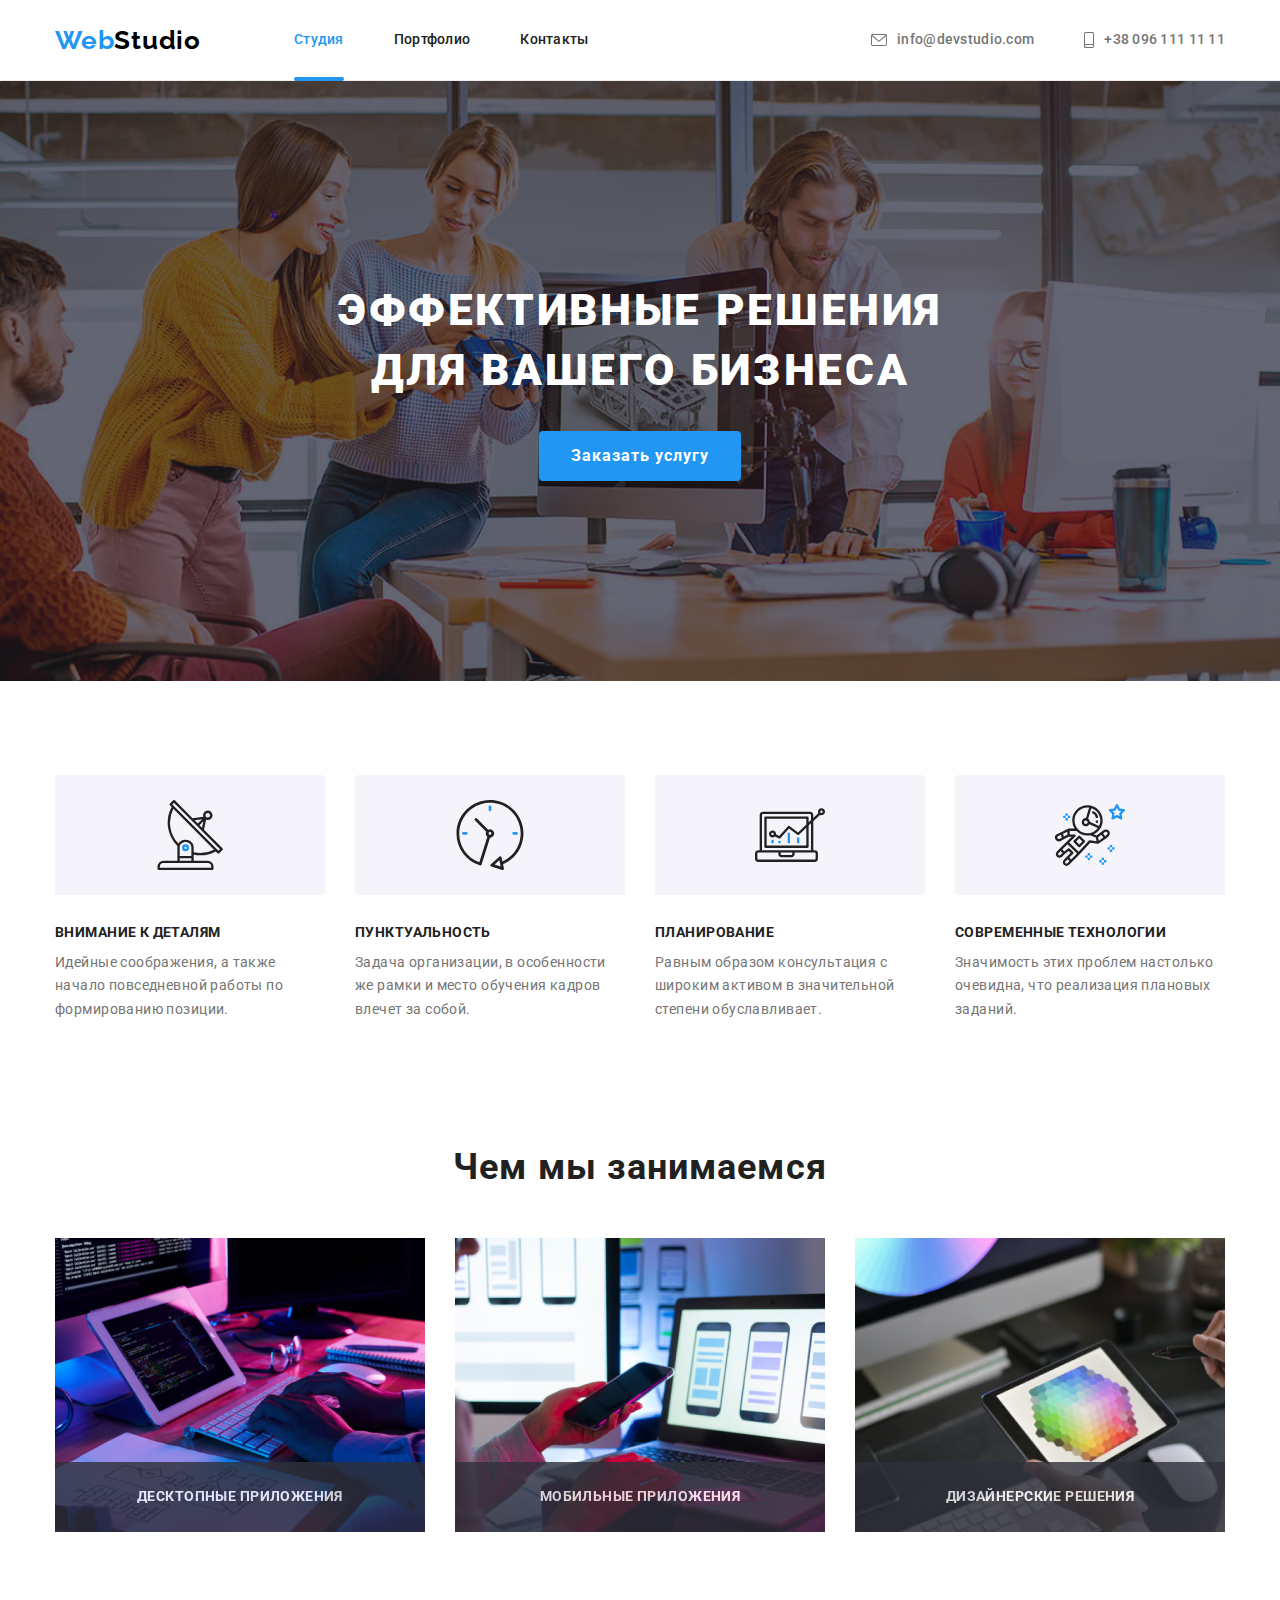
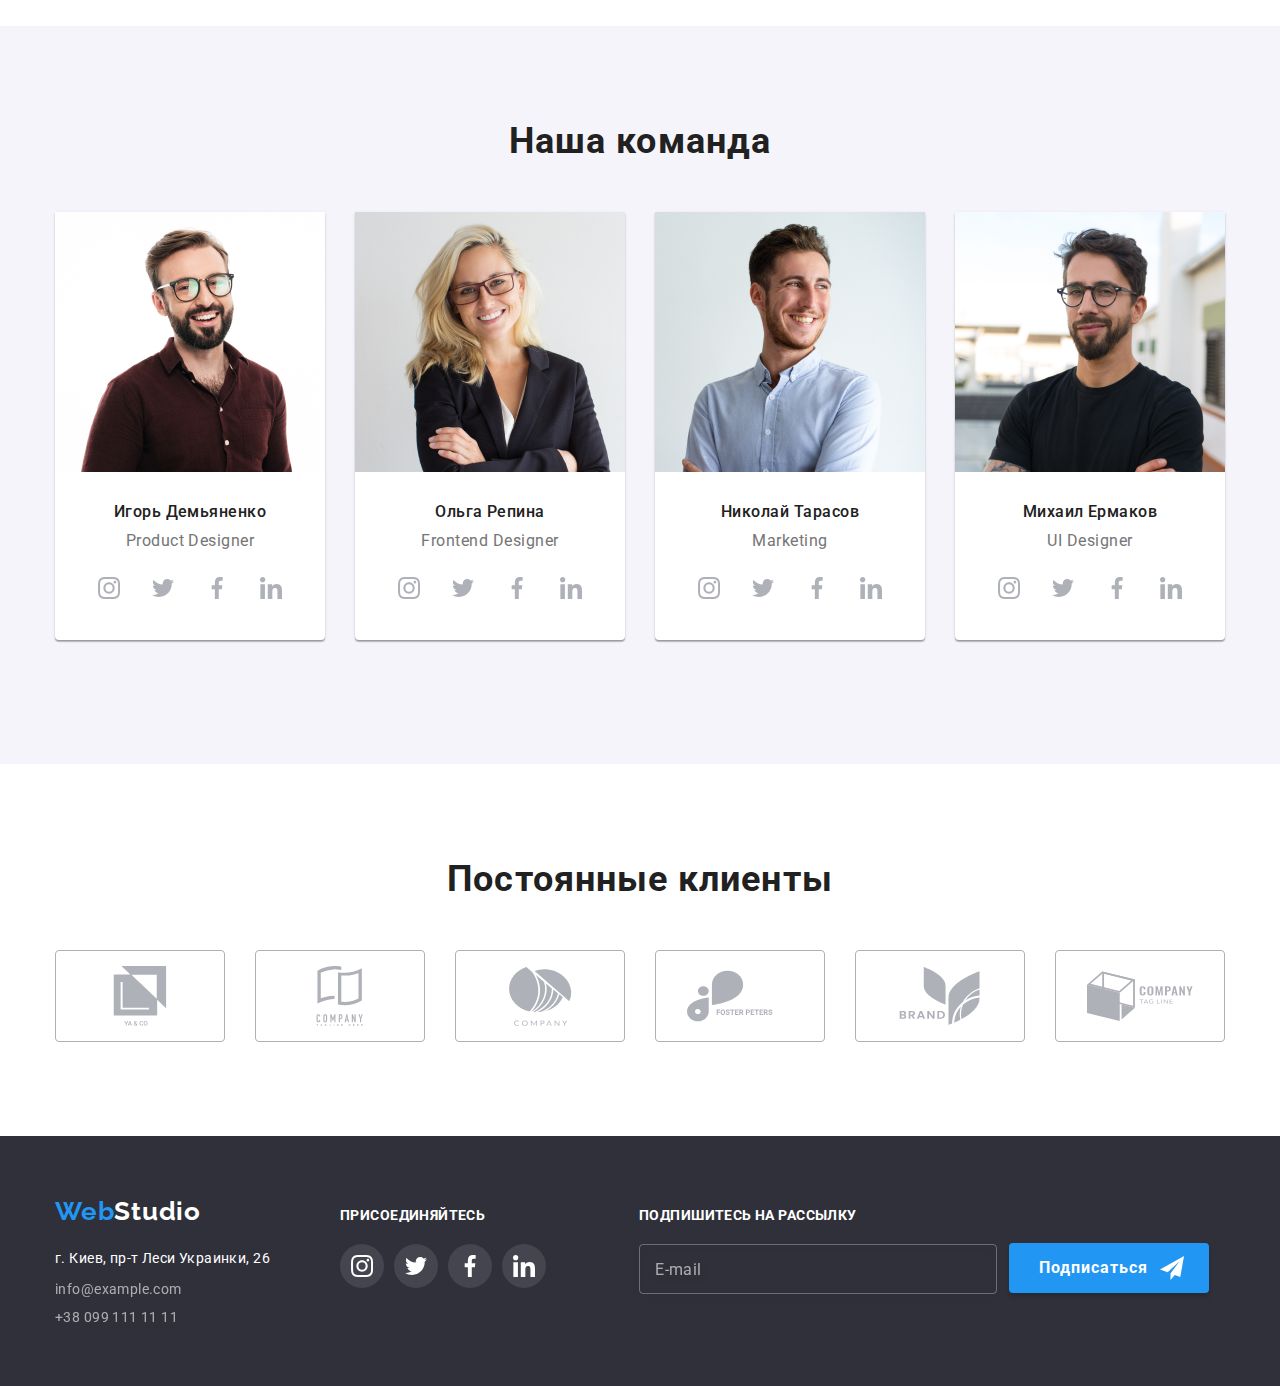
==== commit 14ccb746: "адаптивная графика на странице portfolio" ====
--- a/index.html
+++ b/index.html
@@ -173,7 +173,23 @@
                     <h2 class="title">Наша команда</h2>
                     <ul class="team__list list">
                         <li class="team__item">
-                                <img class="member__photo" src="./images/yhor_demyanenko.jpg" alt="Игорь Демьяненко">
+
+                            <picture>
+                                <source srcset="
+                                                ./images/team/yhor-demyanenko_l.png 1x,
+                                                ./images/team/yhor-demyanenko_l@2x.png 2x
+                                                " media="(min-width:1200px)" type="image/webp" />
+                                <source srcset="
+                                                ./images/team/yhor-demyanenko_m.png 1x,
+                                                ./images/team/yhor-demyanenko_m@2x.png 2x
+                                                " media="(min-width:768px)" type="image/webp" />
+                                <source srcset="
+                                                ./images/team/yhor-demyanenko_s.png 1x,
+                                                ./images/team/yhor-demyanenko_s@2x.png 2x
+                                                " media="(max-width:767px)" type="image/webp" />
+                                <img class="member__photo" src="./images/old/yhor_demyanenko.jpg" alt="Игорь Демьяненко">
+                            </picture>
+
                                 <div class="member__about"> 
                                     <h3 class="member__name">Игорь Демьяненко</h3>
                                     <p class="member__position" lang="en">Product Designer</p>
@@ -210,7 +226,23 @@
                                 </div>
                         </li>
                         <li class="team__item">
-                                <img class="member__photo" src="./images/olha_repyna.jpg" alt="Ольга Репина">
+
+                            <picture>
+                                <source srcset="
+                                                ./images/team/olha-repyna_l.png 1x,
+                                                ./images/team/olha-repyna_l@2x.png 2x
+                                                " media="(min-width:1200px)" type="image/webp" />
+                                <source srcset="
+                                                ./images/team/olha-repyna_m.png 1x,
+                                                ./images/team/olha-repyna_m@2x.png 2x
+                                                " media="(min-width:768px)" type="image/webp" />
+                                <source srcset="
+                                                ./images/team/olha-repyna_s.png 1x,
+                                                ./images/team/olha-repyna_s@2x.png 2x
+                                                " media="(max-width:767px)" type="image/webp" />
+                                <img class="member__photo" src="./images/old/olha_repyna.jpg" alt="Ольга Репина">
+                            </picture>
+
                                 <div class="member__about">
                                     <h3 class="member__name">Ольга Репина</h3>
                                     <p class="member__position" lang="en">Frontend Designer</p>
@@ -248,7 +280,23 @@
                                 </div>
                         </li>
                         <li class="team__item">
-                                <img class="member__photo" src="./images/nykolaj_tarasov.jpg" alt="Николай Тарасов">
+
+                            <picture>
+                                <source srcset="
+                                                ./images/team/nykolaj-tarasov_l.png 1x,
+                                                ./images/team/nykolaj-tarasov_l@2x.png 2x
+                                                " media="(min-width:1200px)" type="image/webp" />
+                                <source srcset="
+                                                ./images/team/nykolaj-tarasov_m.png 1x,
+                                                ./images/team/nykolaj-tarasov_m@2x.png 2x
+                                                " media="(min-width:768px)" type="image/webp" />
+                                <source srcset="
+                                                ./images/team/nykolaj-tarasov_s.png 1x,
+                                                ./images/team/nykolaj-tarasov_s@2x.png 2x
+                                                " media="(max-width:767px)" type="image/webp" />
+                                <img class="member__photo" src="./images/old/nykolaj_tarasov.jpg" alt="Николай Тарасов">
+                            </picture>
+
                                 <div class="member__about">
                                     <h3 class="member__name">Николай Тарасов</h3>
                                     <p class="member__position" lang="en">Marketing</p>
@@ -285,7 +333,23 @@
                                 </div>
                         </li>
                         <li class="team__item">
-                                <img class="member__photo" src="./images/myxayl_ermakov.jpg" alt="Михаил Ермаков">
+
+                            <picture>
+                                <source srcset="
+                                                ./images/team/myxayl-ermakov_l.png 1x,
+                                                ./images/team/myxayl-ermakov_l@2x.png 2x
+                                                " media="(min-width:1200px)" type="image/webp" />
+                                <source srcset="
+                                                ./images/team/myxayl-ermakov_m.png 1x,
+                                                ./images/team/myxayl-ermakov_m@2x.png 2x
+                                                " media="(min-width:768px)" type="image/webp" />
+                                <source srcset="
+                                                ./images/team/myxayl-ermakov_s.png 1x,
+                                                ./images/team/myxayl-ermakov_s@2x.png 2x
+                                                " media="(max-width:767px)" type="image/webp" />
+                                <img class="member__photo" src="./images/old/myxayl_ermakov.jpg" alt="Михаил Ермаков">
+                            </picture>
+
                                 <div class="member__about">
                                     <h3 class="member__name">Михаил Ермаков</h3>
                                     <p class="member__position" lang="en">UI Designer</p>
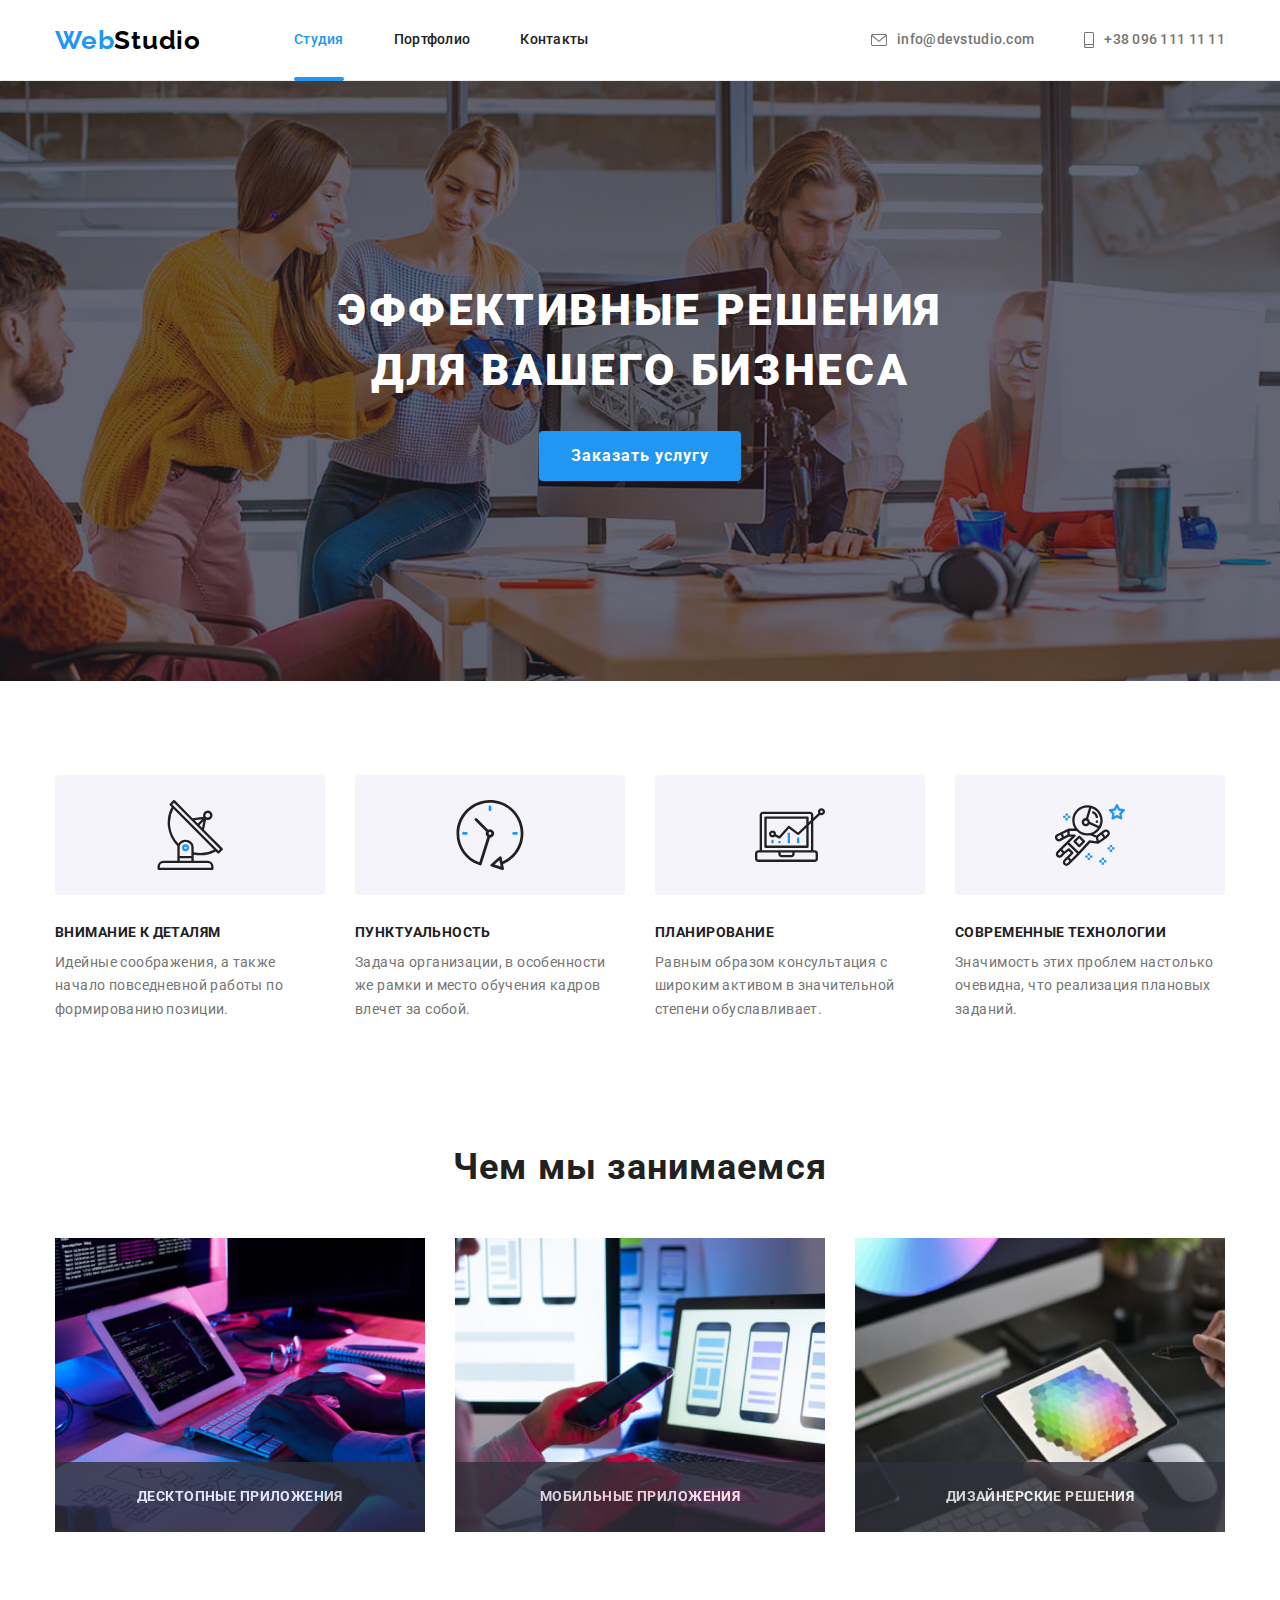
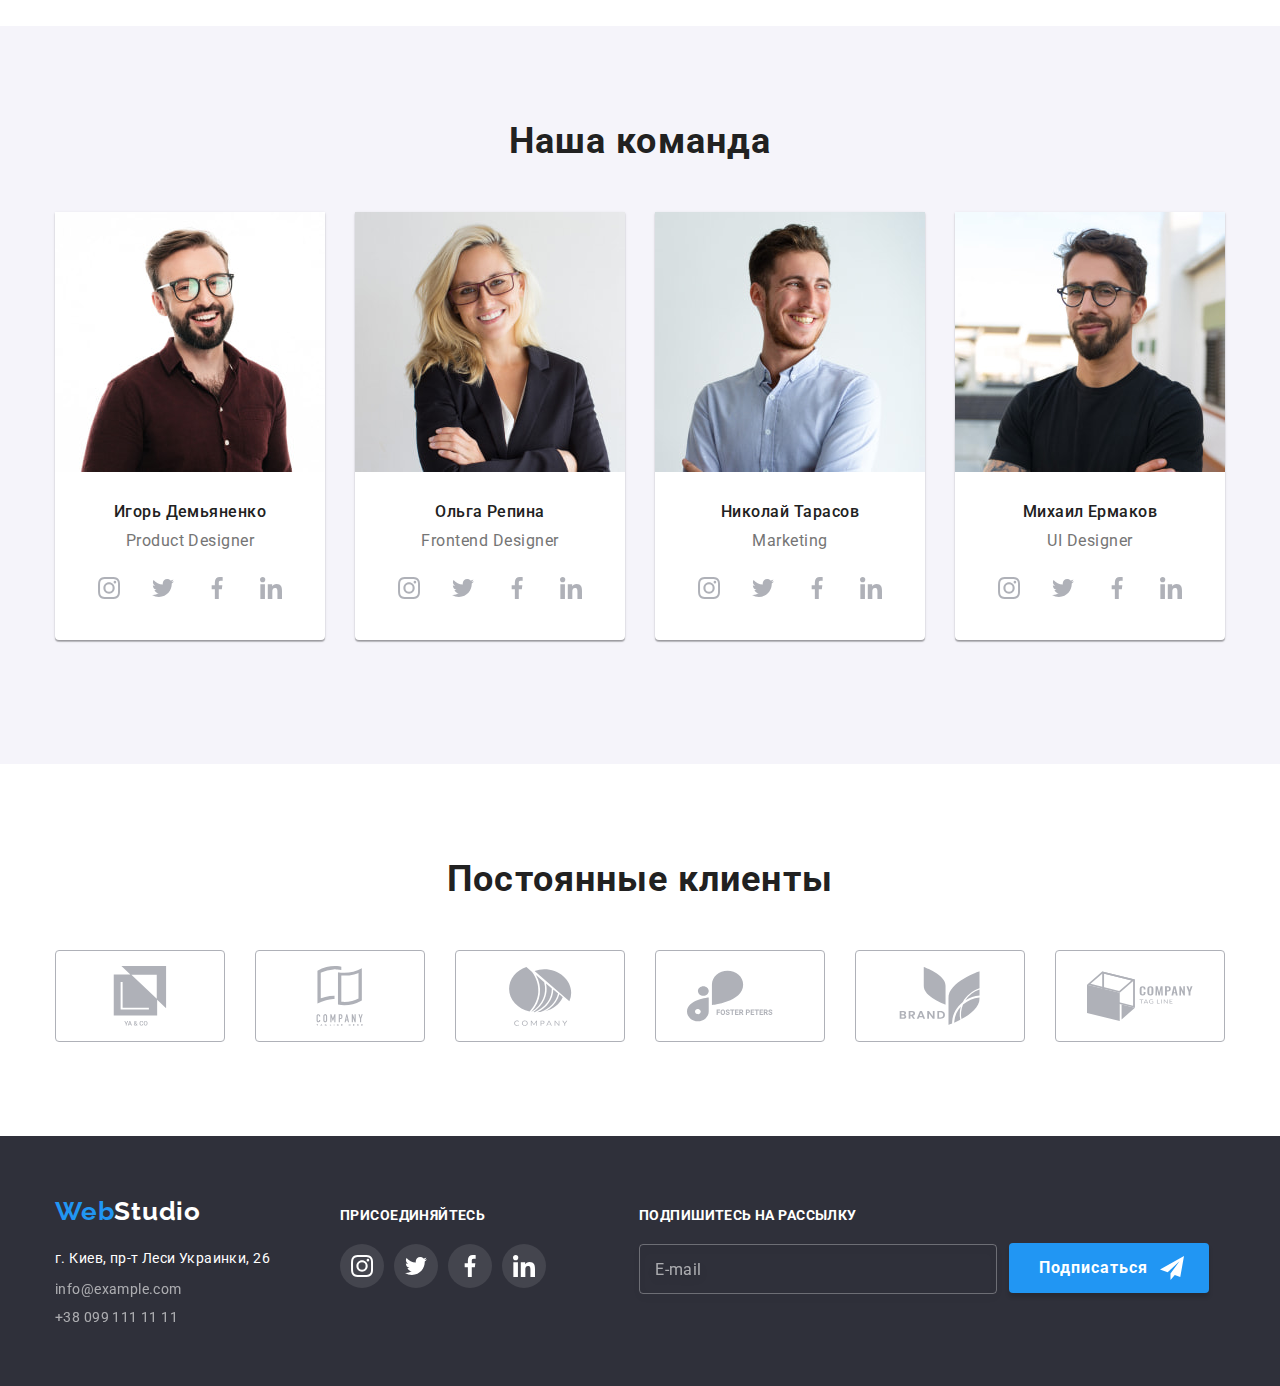
==== commit c1d901a1: "все изображения поменяла на jpg и исправила замечания от ментора" ====
--- a/index.html
+++ b/index.html
@@ -131,8 +131,8 @@
                             <div class="workboard__thumb">
                                 <picture>
                                     <source srcset="
-                                                   ./images/workboard/keyboard_l.png 1x,
-                                                   ./images/workboard/keyboard_l@2x.png 2x
+                                                   ./images/workboard/keyboard_l.jpg 1x,
+                                                   ./images/workboard/keyboard_l@2x.jpg 2x
                                                    " media="(min-width:1200px)" type="image/webp" />
                                     <img class="workboard__img" src="./images/old/keyboard.jpg" alt="работа за клавиатурой" width="370" height="294">
                                 </picture>
@@ -143,8 +143,8 @@
                             <div class="workboard__thumb">
                                 <picture>
                                     <source srcset="
-                                                    ./images/workboard/laptop-phone_l.png 1x,
-                                                    ./images/workboard/laptop-phone_l@2x.png 2x
+                                                    ./images/workboard/laptop-phone_l.jpg 1x,
+                                                    ./images/workboard/laptop-phone_l@2x.jpg 2x
                                                     " media="(min-width:1200px)" type="image/webp" />
                                     <img class="workboard__img" src="./images/old/laptop_phone.jpg" alt="работа с телефоном и с ноутбуком" width="370" height="294">
                                 </picture>
@@ -155,8 +155,8 @@
                             <div class="workboard__thumb">
                                 <picture>
                                     <source srcset="
-                                                    ./images/workboard/color-palette_l.png 1x,
-                                                    ./images/workboard/color-palette_l@2x.png 2x
+                                                    ./images/workboard/color-palette_l.jpg 1x,
+                                                    ./images/workboard/color-palette_l@2x.jpg 2x
                                                     " media="(min-width:1200px)" type="image/webp" />
                                     <img class="workboard__img" src="./images/old/color_palette.jpg" alt="палитра цветов на планшете" width="370" height="294">
                                 </picture>
@@ -176,16 +176,16 @@
 
                             <picture>
                                 <source srcset="
-                                                ./images/team/yhor-demyanenko_l.png 1x,
-                                                ./images/team/yhor-demyanenko_l@2x.png 2x
+                                                ./images/team/yhor-demyanenko_l.jpg 1x,
+                                                ./images/team/yhor-demyanenko_l@2x.jpg 2x
                                                 " media="(min-width:1200px)" type="image/webp" />
                                 <source srcset="
-                                                ./images/team/yhor-demyanenko_m.png 1x,
-                                                ./images/team/yhor-demyanenko_m@2x.png 2x
+                                                ./images/team/yhor-demyanenko_m.jpg 1x,
+                                                ./images/team/yhor-demyanenko_m@2x.jpg 2x
                                                 " media="(min-width:768px)" type="image/webp" />
                                 <source srcset="
-                                                ./images/team/yhor-demyanenko_s.png 1x,
-                                                ./images/team/yhor-demyanenko_s@2x.png 2x
+                                                ./images/team/yhor-demyanenko_s.jpg 1x,
+                                                ./images/team/yhor-demyanenko_s@2x.jpg 2x
                                                 " media="(max-width:767px)" type="image/webp" />
                                 <img class="member__photo" src="./images/old/yhor_demyanenko.jpg" alt="Игорь Демьяненко">
                             </picture>
@@ -229,16 +229,16 @@
 
                             <picture>
                                 <source srcset="
-                                                ./images/team/olha-repyna_l.png 1x,
-                                                ./images/team/olha-repyna_l@2x.png 2x
+                                                ./images/team/olha-repyna_l.jpg 1x,
+                                                ./images/team/olha-repyna_l@2x.jpg 2x
                                                 " media="(min-width:1200px)" type="image/webp" />
                                 <source srcset="
-                                                ./images/team/olha-repyna_m.png 1x,
-                                                ./images/team/olha-repyna_m@2x.png 2x
+                                                ./images/team/olha-repyna_m.jpg 1x,
+                                                ./images/team/olha-repyna_m@2x.jpg 2x
                                                 " media="(min-width:768px)" type="image/webp" />
                                 <source srcset="
-                                                ./images/team/olha-repyna_s.png 1x,
-                                                ./images/team/olha-repyna_s@2x.png 2x
+                                                ./images/team/olha-repyna_s.jpg 1x,
+                                                ./images/team/olha-repyna_s@2x.jpg 2x
                                                 " media="(max-width:767px)" type="image/webp" />
                                 <img class="member__photo" src="./images/old/olha_repyna.jpg" alt="Ольга Репина">
                             </picture>
@@ -283,16 +283,16 @@
 
                             <picture>
                                 <source srcset="
-                                                ./images/team/nykolaj-tarasov_l.png 1x,
-                                                ./images/team/nykolaj-tarasov_l@2x.png 2x
+                                                ./images/team/nykolaj-tarasov_l.jpg 1x,
+                                                ./images/team/nykolaj-tarasov_l@2x.jpg 2x
                                                 " media="(min-width:1200px)" type="image/webp" />
                                 <source srcset="
-                                                ./images/team/nykolaj-tarasov_m.png 1x,
-                                                ./images/team/nykolaj-tarasov_m@2x.png 2x
+                                                ./images/team/nykolaj-tarasov_m.jpg 1x,
+                                                ./images/team/nykolaj-tarasov_m@2x.jpg 2x
                                                 " media="(min-width:768px)" type="image/webp" />
                                 <source srcset="
-                                                ./images/team/nykolaj-tarasov_s.png 1x,
-                                                ./images/team/nykolaj-tarasov_s@2x.png 2x
+                                                ./images/team/nykolaj-tarasov_s.jpg 1x,
+                                                ./images/team/nykolaj-tarasov_s@2x.jpg 2x
                                                 " media="(max-width:767px)" type="image/webp" />
                                 <img class="member__photo" src="./images/old/nykolaj_tarasov.jpg" alt="Николай Тарасов">
                             </picture>
@@ -336,16 +336,16 @@
 
                             <picture>
                                 <source srcset="
-                                                ./images/team/myxayl-ermakov_l.png 1x,
-                                                ./images/team/myxayl-ermakov_l@2x.png 2x
+                                                ./images/team/myxayl-ermakov_l.jpg 1x,
+                                                ./images/team/myxayl-ermakov_l@2x.jpg 2x
                                                 " media="(min-width:1200px)" type="image/webp" />
                                 <source srcset="
-                                                ./images/team/myxayl-ermakov_m.png 1x,
-                                                ./images/team/myxayl-ermakov_m@2x.png 2x
+                                                ./images/team/myxayl-ermakov_m.jpg 1x,
+                                                ./images/team/myxayl-ermakov_m@2x.jpg 2x
                                                 " media="(min-width:768px)" type="image/webp" />
                                 <source srcset="
-                                                ./images/team/myxayl-ermakov_s.png 1x,
-                                                ./images/team/myxayl-ermakov_s@2x.png 2x
+                                                ./images/team/myxayl-ermakov_s.jpg 1x,
+                                                ./images/team/myxayl-ermakov_s@2x.jpg 2x
                                                 " media="(max-width:767px)" type="image/webp" />
                                 <img class="member__photo" src="./images/old/myxayl_ermakov.jpg" alt="Михаил Ермаков">
                             </picture>
@@ -556,10 +556,9 @@
                     <label class="checkbox__label">
                         <input type="checkbox" class="checkbox__input" required>
                         <span class="checkbox__icon"></span>
-                        <p class="checkbox__text">Соглашаюсь с рассылкой и принимаю 
+                        <span class="checkbox__text">Соглашаюсь с рассылкой и принимаю
                             <a class="checkbox__link link">Условия договора</a>
-                        </p>
-                        
+                        </span> 
                     </label>
                 
                     <button class="submit-btn-modal" type="submit">Отправить</button>
--- a/css/main.min.css
+++ b/css/main.min.css
@@ -1,2 +1,2 @@
-:root{--primary-font: 'Roboto', sans-serif;--secondary-font: 'Raleway', sans-serif;--primary-txt: #212121;--secondary-txt: #757575;--light-txt: #ffffff;--accent-txt: #2196f3;--logo-txt: #000000;--primary-bg: #ffffff;--secondary-bg: #2f303a;--third-bg: #f5f4fa;--main-btn-bg: #2196f3;--hover-main-btn-bg: #188ce8;--filter-btn-bg: #f5f4fa;--hover-filter-btn-bg: #2196f3;--primary-border: #eeeeee;--header-border: #ececec;--primary-icon: #afb1b8;--accent-icon: #ffffff;--hover-icon-bg: #2196f3;--time-duration: 250ms;--time-fun: cubic-bezier(0.4, 0, 0.2, 1)}.visually-hidden{position:absolute;width:1px;height:1px;margin:-1px;border:0;padding:0;white-space:nowrap;clip-path:inset(100%);clip:rect(0 0 0 0);overflow:hidden}h1,h2,h3,h4,p{margin-top:0}h2:last-child,h1:last-child,h3:last-child,h4:last-child,p:last-child{margin-bottom:0}.link{text-decoration:none;position:relative}.list{padding-left:0;margin-top:0;margin-bottom:0;list-style:none}body{font-family:var(--primary-font);color:var(--primary-txt)}.no-scroll{overflow:hidden}img{display:block}input,textarea{outline:transparent}textarea{resize:none}.section{padding-top:60px;padding-bottom:60px}@media screen and (min-width: 1200px){.section{padding-top:94px;padding-bottom:94px}}.title{margin-bottom:30px;font-family:var(--primary-font);font-weight:700;font-size:28px;line-height:1.17;text-align:center;letter-spacing:0.03em}@media screen and (min-width: 1200px){.title{font-size:36px;line-height:1.17;margin-bottom:50px}}.container{max-width:480px;margin-left:auto;margin-right:auto;padding-left:15px;padding-right:15px}@media screen and (min-width: 768px){.container{max-width:768px}}@media screen and (min-width: 1200px){.container{max-width:1200px}}.main-btn{min-width:160px;max-width:300px;padding:10px 32px;border-radius:4px;border:0;font-weight:700;font-size:16px;line-height:1.88;align-items:center;text-align:center;letter-spacing:0.06em;color:var(--light-txt);background-color:var(--main-btn-bg);cursor:pointer;transition-property:background-color;transition-duration:var(--time-duration);transition-timing-function:var(--time-fun)}.main-btn:hover,.main-btn:focus{background-color:var(--hover-main-btn-bg)}.submit-btn-modal{width:200px;height:50px;font-family:var(--primary-font);font-weight:700;font-size:16px;line-height:1.87;display:flex;align-items:center;justify-content:center;letter-spacing:0.06em;color:var(--light-txt);background:var(--main-btn-bg);box-shadow:0px 4px 4px rgba(0,0,0,0.15);border-radius:4px;margin-left:auto;margin-right:auto;cursor:pointer;border:none;transition-property:background-color, box-shadow;transition-duration:var(--time-duration);transition-timing-function:var(--time-fun)}.submit-btn-modal:hover,.submit-btn-modal:focus{background:var(--hover-main-btn-bg)}.menu-btn{margin-left:auto;margin-top:10px;margin-bottom:10px;display:flex;align-items:center;justify-content:center;width:40px;height:40px;background-color:transparent;border:none;outline:transparent;cursor:pointer;padding:0;z-index:99}@media screen and (min-width: 768px){.menu-btn{display:none}}.menu-btn:hover .menu-btn__icon-open,.menu-btn:focus .menu-btn__icon-open{fill:var(--accent-txt)}.menu-btn:hover .menu-btn__icon-close,.menu-btn:focus .menu-btn__icon-close{fill:var(--accent-txt)}.menu-btn__icon-open{opacity:1;fill:var(--primary-txt)}.menu-btn__icon-close{opacity:0;fill:var(--primary-txt)}.menu-btn.is-active .menu-btn__icon-open{opacity:0}.menu-btn.is-active .menu-btn__icon-close{opacity:1}.mobile-overlay{position:fixed;top:0;left:0;width:100vw;height:100vh;z-index:10;transform:translateX(100%);visibility:hidden;pointer-events:none;transition-property:transform;transition-duration:var(--time-duration);transition-timing-function:var(--time-fun);background-color:var(--primary-bg);box-shadow:0px 4px 8px rgba(0,0,0,0.04),0px 2px 4px rgba(0,0,0,0.08),0px 1px 3px rgba(0,0,0,0.16)}.mobile-overlay.is-open{transform:translateX(0);visibility:visible;pointer-events:initial}@media screen and (min-width: 768px){.mobile-overlay{display:none}}.mobile-menu{position:fixed;top:0;left:0;width:100%;height:100%;background-color:var(--primary-bg);padding:48px 40px;display:flex;flex-direction:column}@media screen and (min-width: 768px){.mobile-menu{display:none}}.mobile-menu-group{margin-top:auto}.mobile-nav__link{font-weight:500;font-size:40px;line-height:1.17;letter-spacing:0.02em;color:var(--primary-txt);transition-property:color;transition-duration:var(--time-duration);transition-timing-function:var(--time-fun)}.mobile-nav__link:hover,.mobile-nav__link:focus{color:var(--accent-txt)}.mobile-nav__item{margin-bottom:32px}.mobile-current{color:var(--accent-txt)}.mobile-contacts__list{margin-bottom:64px}.mobile-contacts__item:not(:last-child){margin-bottom:32px}.mobile-contacts__link{font-weight:500;font-size:24px;line-height:1.16;letter-spacing:0.02em;color:var(--secondary-txt);transition-property:color;transition-duration:var(--time-duration);transition-timing-function:var(--time-fun)}.mobile-contacts__link:hover,.mobile-contacts__link:focus{color:var(--accent-txt)}.mobile-contacts__link.phone{color:var(--accent-txt)}@media screen and (min-width: 480px){.mobile-contacts__link.phone{font-size:34px;line-height:1.17}}.mobile-social__list{display:flex;flex-wrap:wrap;margin-top:-10px;margin-right:-10px}.mobile-social__item{margin-top:10px;margin-right:10px}.mobile-social__item:last-child .mobile-social__link{padding:0;border:none}.mobile-social__link{display:block;padding-right:10px;font-weight:500;font-size:18px;line-height:1.22;letter-spacing:0.02em;color:var(--accent-txt);border-right:1px solid rgba(33,33,33,0.2)}.backdrop{position:fixed;top:0;left:0;width:100%;height:100%;background-color:rgba(0,0,0,0.2);transition-property:opacity, visibility;transition-duration:var(--time-duration);transition-timing-function:var(--time-fun);z-index:101}.backdrop.is-hidden{visibility:hidden;opacity:0;pointer-events:none}.modal{position:absolute;top:50%;left:50%;transform:translate(-50%, -50%);width:100vw;height:100vh;background:var(--primary-bg);box-shadow:0px 1px 3px rgba(0,0,0,0.12),0px 1px 1px rgba(0,0,0,0.14),0px 2px 1px rgba(0,0,0,0.2);border-radius:4px;padding:40px}@media screen and (min-width: 480px){.modal{width:450px;height:609px}}@media screen and (min-width: 1200px){.modal{width:528px;height:581px}}.modal__text{font-family:var(--primary-font);font-weight:700;font-size:20px;line-height:1.15;text-align:center;letter-spacing:0.03em;color:var(--primary-txt);margin-bottom:12px}.exit-btn{position:absolute;top:8px;right:8px;width:30px;height:30px;background:var(--primary-bg);border:1px solid rgba(0,0,0,0.1);box-sizing:border-box;border-radius:50%;cursor:pointer;display:flex;align-items:flex-end;justify-content:center;transition-property:fill;transition-duration:var(--time-duration);transition-timing-function:var(--time-fun)}.exit-btn:hover .exit-btn__icon,.exit-btn:focus .exit-btn__icon{fill:var(--hover-icon-bg)}.exit-btn__icon{height:18px;width:18px}.modal-form__label{position:relative;display:flex;flex-direction:column;margin-bottom:10px}.modal-form__label.modal-form__label--comments{margin-bottom:20px}.modal-form__label:focus-within>.icon-mod{fill:var(--hover-icon-bg)}.modal-form__label:focus-within>.form-input-modal{border:1px solid var(--main-btn-bg)}.modal-form__text{font-family:var(--primary-font);font-size:12px;line-height:1.16;letter-spacing:0.01em;color:var(--secondary-txt);margin-bottom:4px}.icon-mod{position:absolute;transform:translate(-50%, -50%);bottom:8px;left:21px;transition-property:fill;transition-duration:var(--time-duration);transition-timing-function:var(--time-fun)}.modal-form__input{height:40px;border:1px solid rgba(33,33,33,0.2);box-sizing:border-box;border-radius:4px;padding-left:42px;transition-property:border-color;transition-duration:var(--time-duration);transition-timing-function:var(--time-fun)}.modal-form__input.textarea{height:120px;border:1px solid rgba(33,33,33,0.2);box-sizing:border-box;border-radius:4px;padding:12px 16px;font-family:var(--primary-font);font-size:14px;line-height:1.14;letter-spacing:0.01em}.modal-form__input.textarea::placeholder{color:rgba(117,117,117,0.5)}.checkbox__label{display:flex;justify-content:center;align-items:center;margin-bottom:30px;cursor:pointer}.checkbox__input{--webkit-appearance: none;--moz-appeance: none;appearance:none}.checkbox__icon{display:inline-block;width:16px;height:15px;border-radius:2px;background-color:var(--primary-bg);background-image:url(../images/checkbox.svg);background-repeat:no-repeat;background-position:center;flex-shrink:0}.checkbox__input:checked+.checkbox__icon{background-color:var(--hover-icon-bg);background-image:url(../images/check-submit.svg)}.checkbox__text{font-family:var(--primary-font);font-size:12px;line-height:1.16;letter-spacing:0.03em;color:var(--secondary-txt);margin:0 0 0 8px}@media screen and (min-width: 1200px){.checkbox__text{font-size:14px;line-height:1.71}}.checkbox__link{color:var(--accent-txt);text-decoration:underline}.social__list{display:flex;justify-content:center;flex-wrap:wrap}.social__item{margin-right:10px}.social__item:last-child{margin-right:0}.social__link{display:flex;width:44px;height:44px;background-color:var(--primary-bg);border-radius:50%;justify-content:center;align-items:center;transition-property:background-color;transition-duration:var(--time-duration);transition-timing-function:var(--time-fun)}.social__link:hover,.social__link:focus{background-color:var(--hover-icon-bg)}.social__icon{width:22px;height:22px;fill:var(--primary-icon);transition-property:fill;transition-duration:var(--time-duration);transition-timing-function:var(--time-fun)}.social__link:hover .social__icon,.social__icon:focus .social__icon{fill:var(--accent-icon)}.header{border-bottom:1px solid var(--header-border)}.header__container{display:flex;align-items:center}.logo-link__header{font-family:var(--secondary-font);font-weight:700;font-size:24px;line-height:1.16;letter-spacing:0.03em;color:var(--logo-txt)}@media screen and (min-width: 768px){.logo-link__header{margin-right:88px}}@media screen and (min-width: 1200px){.logo-link__header{margin-right:93px;font-size:26px;line-height:1.19}}.logo-link__accent{color:var(--accent-txt)}.header-nav{display:none}@media screen and (min-width: 768px){.header-nav{display:flex}}.header-nav__list{display:flex}.header-nav__link{display:block;padding-top:32px;padding-bottom:32px;font-weight:500;font-size:14px;line-height:1.14;letter-spacing:0.02em;color:var(--primary-txt);transition-property:color;transition-duration:var(--time-duration);transition-timing-function:var(--time-fun)}.header-nav__link:hover,.header-nav__link:focus{color:var(--accent-txt)}.header-nav__item{margin-right:50px}.header-nav__item:last-child{margin-right:0}.header-contacts__list{display:none}@media screen and (min-width: 768px){.header-contacts__list{margin-left:auto;display:flex;flex-direction:column;justify-content:center}}@media screen and (min-width: 1200px){.header-contacts__list{flex-direction:row;align-items:center}}@media screen and (min-width: 768px){.header-contacts__item:not(:last-child){margin-bottom:10px}}@media screen and (min-width: 1200px){.header-contacts__item:not(:last-child){margin-right:50px;margin-bottom:0}}.header-contacts__link{display:flex;align-items:center;font-weight:500;font-size:14px;line-height:1.14;letter-spacing:0.02em;color:var(--secondary-txt);transition-property:color;transition-duration:var(--time-duration);transition-timing-function:var(--time-fun)}.header-contacts__link:hover,.header-contacts__link:focus{color:var(--accent-txt)}.header-contacts__icon{margin-right:10px;fill:currentColor}.current{color:var(--accent-txt)}.current::after{position:absolute;bottom:-1px;left:0;content:'';display:block;width:100%;height:4px;border-radius:2px;background-color:var(--accent-txt)}@media screen and (max-width: 767px){.hero-img{background-image:linear-gradient(to right, rgba(47,48,58,0.4), rgba(47,48,58,0.4)),url(../images/hero/bg-hero_s.png);background-position:center;background-size:cover;background-repeat:no-repeat}}@media screen and (max-width: 767px) and (min-device-pixel-ratio: 2) and (max-width: 767px), screen and (max-width: 767px) and (min-resolution: 192dpi) and (max-width: 767px), screen and (max-width: 767px) and (min-resolution: 2dppx) and (max-width: 767px){.hero-img{background-image:linear-gradient(to right, rgba(47,48,58,0.4), rgba(47,48,58,0.4)),url(../images/hero/bg-hero_s@2x.png)}}@media screen and (min-width: 768px){.hero-img{background-image:linear-gradient(to right, rgba(47,48,58,0.4), rgba(47,48,58,0.4)),url(../images/hero/bg-hero_m.png);background-repeat:no-repeat;background-position:center;background-size:cover}}@media screen and (min-width: 768px) and (min-device-pixel-ratio: 2) and (min-width: 768px), screen and (min-width: 768px) and (min-resolution: 192dpi) and (min-width: 768px), screen and (min-width: 768px) and (min-resolution: 2dppx) and (min-width: 768px){.hero-img{background-image:linear-gradient(to right, rgba(47,48,58,0.4), rgba(47,48,58,0.4)),url(../images/hero/bg-hero_m@2x.png)}}@media screen and (min-width: 1200px){.hero-img{background-image:linear-gradient(to right, rgba(47,48,58,0.4), rgba(47,48,58,0.4)),url(../images/hero/bg-hero_l.png)}}@media screen and (min-width: 1200px) and (min-device-pixel-ratio: 2) and (min-width: 1200px), screen and (min-width: 1200px) and (min-resolution: 192dpi) and (min-width: 1200px), screen and (min-width: 1200px) and (min-resolution: 2dppx) and (min-width: 1200px){.hero-img{background-image:linear-gradient(to right, rgba(47,48,58,0.4), rgba(47,48,58,0.4)),url(../images/hero/bg-hero_l@2x.png)}}.order{text-align:center;margin-left:auto;margin-right:auto;padding-top:118px;padding-bottom:118px;background-color:var(--secondary-bg)}@media screen and (min-width: 1200px){.order{max-width:1600px;padding-top:200px;padding-bottom:200px}}.main-title{margin-bottom:30px;font-weight:900;font-size:26px;line-height:1.62;text-align:center;letter-spacing:0.06em;text-transform:uppercase;color:var(--light-txt)}@media screen and (min-width: 1200px){.main-title{font-size:44px;line-height:1.36}}.advantage__list{display:flex;flex-wrap:wrap;justify-content:center}.advantage__item{max-width:450px;margin-bottom:30px}.advantage__item:last-child{margin-bottom:0}@media screen and (min-width: 768px){.advantage__item{max-width:354px;margin-right:30px}.advantage__item:nth-child(2n){margin-right:0}.advantage__item:last-child{margin-bottom:30px}}@media screen and (min-width: 1200px){.advantage__item{max-width:270px;margin-right:30px}.advantage__item:nth-child(2n){margin-right:30px}.advantage__item:last-child{margin-right:0}}.advantage__img{display:flex;justify-content:center;align-items:center;max-width:450px;height:120px;background:var(--third-bg);border-radius:4px;margin-bottom:30px}@media screen and (min-width: 1200px){.advantage__img{max-width:270px}}.advantage__title{display:flex;justify-content:center;margin-bottom:10px;font-weight:700;font-size:14px;line-height:1.14;letter-spacing:0.03em;text-transform:uppercase}@media screen and (min-width: 768px){.advantage__title{justify-content:flex-start}}.advantage__descrtp{font-size:14px;line-height:1.7;letter-spacing:0.03em;color:var(--secondary-txt)}.section.workboard{padding-top:0}@media screen and (max-width: 1199px){.section.workboard{display:none}}.workboard__list{display:flex}.workboard__item{margin-right:30px}.workboard__item:last-child{margin-right:0}.workboard__thumb{position:relative}.workboard__descrtp{display:flex;align-items:center;justify-content:center;width:100%;height:70px;position:absolute;bottom:0;left:0;color:var(--light-txt);background-color:var(--secondary-bg);opacity:0.8;font-family:var(--primary-font);font-weight:700;font-size:14px;line-height:1.14;letter-spacing:0.03em;text-transform:uppercase;text-align:center}.team{background-color:var(--third-bg)}.team__list{display:flex;justify-content:center;flex-wrap:wrap}.team__item{box-shadow:0px 1px 3px rgba(0,0,0,0.12),0px 1px 1px rgba(0,0,0,0.14),0px 2px 1px rgba(0,0,0,0.2);border-radius:0px 0px 4px 4px;background-color:var(--primary-bg);margin-bottom:30px}@media screen and (max-width: 767px){.team__item:last-child{margin-bottom:0}}@media screen and (min-width: 768px){.team__item{margin-right:30px}.team__item:nth-child(2n){margin-right:0}}@media screen and (min-width: 1200px){.team__item{margin-right:30px}.team__item:nth-child(2n){margin-right:30px}}.team__item:last-child{margin-right:0}@media screen and (max-width: 479px){.member__photo{max-width:290px}}@media screen and (min-width: 480px){.member__photo{width:450px}}@media screen and (min-width: 768px){.member__photo{width:354px}}@media screen and (min-width: 1200px){.member__photo{width:270px}}.member__about{padding-top:30px;padding-bottom:30px}.member__name{margin-bottom:10px;font-weight:500;font-size:16px;line-height:1.19;text-align:center;letter-spacing:0.03em}.member__position{font-size:16px;line-height:1.19;text-align:center;letter-spacing:0.03em;color:var(--secondary-txt)}.clients__list{display:flex;flex-direction:column;align-items:center}@media screen and (min-width: 480px){.clients__list{display:flex;flex-direction:row;align-items:center;justify-content:center;flex-wrap:wrap}}.clients__item{width:210px;height:92px;margin-bottom:30px;border:1px solid var(--primary-icon);box-sizing:border-box;border-radius:4px;cursor:pointer;transition-property:border-color;transition-duration:var(--time-duration);transition-timing-function:var(--time-fun)}.clients__item:last-child{margin-bottom:0}@media screen and (min-width: 480px) and (max-width: 767px){.clients__item{margin-right:30px}.clients__item:nth-child(2n){margin-right:0}.clients__item:nth-child(n+5){margin-bottom:0}}@media screen and (min-width: 768px) and (max-width: 1199px){.clients__item{width:226px;margin-right:30px}.clients__item:nth-child(3n){margin-right:0}.clients__item:nth-child(n+4){margin-bottom:0}}@media screen and (min-width: 1200px){.clients__item{width:170px;margin-right:30px;margin-bottom:0}.clients__item:last-child{margin-right:0}}.clients__item:hover,.clients__item:focus{border-color:var(--hover-icon-bg)}.clients__link{display:flex;width:100%;height:100%;justify-content:center;align-items:center;color:currentColor;cursor:pointer;fill:var(--primary-icon);transition-property:fill;transition-duration:var(--time-duration);transition-timing-function:var(--time-fun)}.clients__link:focus,.clients__link:hover{fill:var(--hover-icon-bg)}.clients__icon{color:currentColor;width:106px;height:60px}.footer-social__list{display:flex}.footer-social__link{background-color:rgba(255,255,255,0.1);cursor:pointer;display:flex;width:44px;height:44px;border-radius:50%;justify-content:center;align-items:center;transition-property:background;transition-duration:var(--time-duration);transition-timing-function:var(--time-fun)}.footer-social__link:hover,.footer-social__link:focus{background-color:var(--hover-icon-bg);opacity:1}.footer-social__icon{width:22px;height:22px;fill:var(--accent-icon);opacity:1;transition-property:background-color;transition-duration:var(--time-duration);transition-timing-function:var(--time-fun)}.form{display:flex;align-items:center;flex-direction:column}@media screen and (max-width: 480px){.form{width:100%}}@media screen and (min-width: 1200px){.form{align-items:flex-end;flex-direction:row}}.form__label{display:flex;align-items:center;flex-direction:column;margin-bottom:20px}@media screen and (max-width: 480px){.form__label{width:100%}}@media screen and (min-width: 1200px){.form__label{padding-right:12px;margin-bottom:0;align-items:flex-start}}.form__title{font-family:var(--primary-font);font-weight:700;font-size:14px;line-height:1.14;letter-spacing:0.03em;text-transform:uppercase;color:var(--light-txt);margin-bottom:20px;display:flex;justify-content:center}.form__input{font-family:var(--primary-font);font-size:16px;line-height:1.25;letter-spacing:0.03em;border:1px solid rgba(255,255,255,0.3);box-sizing:border-box;filter:drop-shadow(0px 4px 4px rgba(0,0,0,0.15));border-radius:4px;background-color:rgba(10,10,10,0);width:100%;height:50px;padding:15px;color:rgba(255,255,255,0.6)}@media screen and (min-width: 480px){.form__input{width:450px}}@media screen and (min-width: 1200px){.form__input{width:358px}}.form__input::placeholder{color:rgba(255,255,255,0.6)}.submit-btn{position:relative;width:200px;height:50px;background:var(--main-btn-bg);box-shadow:0px 4px 4px rgba(0,0,0,0.15);border-radius:4px;border:none;padding:10px 30px;font-family:var(--primary-font);font-weight:700;font-size:16px;line-height:1.88;display:flex;align-items:center;text-align:center;letter-spacing:0.06em;color:var(--light-txt);cursor:pointer;margin-bottom:1px}.send-icon{fill:var(--accent-icon);position:absolute;top:50%;right:13px;transform:translate(-50%, -50%)}.footer{background-color:var(--secondary-bg);padding-top:60px;padding-bottom:60px}.footer__container{display:flex;flex-direction:column;align-items:center}@media screen and (min-width: 768px){.footer__container{flex-direction:row;align-items:flex-start;flex-wrap:wrap;justify-content:center}}@media screen and (min-width: 1200px){.footer__container{flex-direction:row;align-items:baseline;flex-wrap:nowrap;justify-content:flex-start}}.footer__address{margin-bottom:60px}@media screen and (min-width: 768px){.footer__address{margin-right:165px}}@media screen and (min-width: 1200px){.footer__address{margin-bottom:0;margin-right:70px}}.logo-link__footer{display:flex;justify-content:center;font-family:var(--secondary-font);font-weight:700;font-size:24px;line-height:1.16;letter-spacing:0.03em;color:var(--light-txt);margin-bottom:20px}@media screen and (min-width: 1200px){.logo-link__footer{justify-content:flex-start;font-size:26px;line-height:1.19}}.address{font-style:normal;display:flex;flex-direction:column;align-items:center}@media screen and (min-width: 1200px){.address{align-items:flex-start}}.address__text{margin-bottom:9px;font-size:14px;line-height:1.7;letter-spacing:0.03em;color:var(--light-txt)}.address__mail,.address__tel{font-size:14px;line-height:1.14;letter-spacing:0.03em;color:var(--light-txt);opacity:0.6;transition-property:color;transition-duration:var(--time-duration);transition-timing-function:var(--time-fun)}.address__mail:hover,.address__tel:hover,.address__mail:focus,.address__tel:focus{color:var(--accent-txt)}.address__item:not(:last-child){margin-bottom:9px}.footer__socials{margin-bottom:60px}@media screen and (min-width: 1200px){.footer__socials{margin-bottom:0;margin-right:93px}}.footer__subscribe{font-family:var(--primary-font);font-weight:700;font-size:14px;line-height:1.14;letter-spacing:0.03em;text-transform:uppercase;color:var(--light-txt);margin-bottom:20px;display:flex;justify-content:center}@media screen and (min-width: 1200px){.footer__subscribe{justify-content:flex-start}}.filter__list{display:flex;align-items:center;margin-bottom:50px;justify-content:flex-start;flex-wrap:wrap}@media screen and (min-width: 768px){.filter__list{display:flex;align-items:center;margin-bottom:50px;justify-content:center}}.filter__item{margin-right:8px}@media screen and (max-width: 767px){.filter__item{margin-bottom:15px}.filter__item:last-child{margin-bottom:0}}@media screen and (min-width: 400px) and (max-width: 767px){.filter__item:nth-child(n+4){margin-bottom:0}}@media screen and (min-width: 768px){.filter__item{margin-bottom:0}}.filter__item:last-child{margin-right:0}.filter__btn{padding:6px 22px;border-radius:4px;border:0;font-weight:500;font-size:16px;line-height:1.6;text-align:center;letter-spacing:0.03em;color:var(--primary-txt);background-color:var(--filter-btn-bg);cursor:pointer;transition-property:color, background-color, box-shadow;transition-duration:var(--time-duration);transition-timing-function:var(--time-fun)}.filter__btn:hover,.filter__btn:focus{box-shadow:0px 3px 1px rgba(0,0,0,0.1),0px 1px 2px rgba(0,0,0,0.08),0px 2px 2px rgba(0,0,0,0.12);background-color:var(--hover-filter-btn-bg);color:var(--light-txt)}.current-filter{background-color:var(--accent-txt);color:var(--light-txt)}.works-img{margin-bottom:0}.works__list{display:flex;flex-wrap:wrap;justify-content:center}@media screen and (min-width: 480px){.works__list{justify-content:flex-start}}.works__item{margin-bottom:30px}.works__item:last-child{margin-bottom:0}@media screen and (min-width: 768px) and (max-width: 1199px){.works__item{margin-right:30px}.works__item:nth-child(2n){margin-right:0}.works__item:nth-child(n+8){margin-bottom:0}}@media screen and (min-width: 1200px){.works__item{margin-right:30px}.works__item:nth-child(3n){margin-right:0}.works__item:nth-child(n+6){margin-bottom:0}}.works__link{display:block;transition-property:box-shadow;transition-duration:var(--time-duration);transition-timing-function:var(--time-fun)}.works__link:hover,.works__link:focus{box-shadow:0px 1px 1px rgba(0,0,0,0.12),0px 4px 4px rgba(0,0,0,0.06),1px 4px 6px rgba(0,0,0,0.16)}.works__thumb{position:relative;overflow:hidden}.works__img{height:294px}@media screen and (max-width: 479px){.works__img{max-width:290px}}@media screen and (min-width: 480px){.works__img{width:450px}}@media screen and (min-width: 768px){.works__img{width:354px}}@media screen and (min-width: 1200px){.works__img{width:370px}}.works__descr{display:flex;align-items:center;justify-content:center;width:100%;height:100%;position:absolute;bottom:0;left:0;color:var(--light-txt);background-color:var(--accent-txt);opacity:0.9;font-family:var(--primary-font);font-size:18px;line-height:1.55;letter-spacing:0.03em;padding:63px 24px;transform:translateY(100%);transition:transform;transition-duration:var(--time-duration);transition-timing-function:var(--time-fun)}.works__link:hover .works__descr,.works__link:focus .works__descr{transform:translateY(0)}.works__container{display:block;padding:20px 24px;border-right:1px solid var(--primary-border);border-bottom:1px solid var(--primary-border);border-left:1px solid var(--primary-border)}@media screen and (max-width: 479px){.works__container{max-width:290px}}@media screen and (min-width: 768px) and (max-width: 1199px){.works__container{width:354px}}@media screen and (min-width: 768px) and (max-width: 1199px){.works__item:nth-child(-n+2) .works__container{height:146px}}.works__name{margin-bottom:4px;font-weight:700;font-size:18px;line-height:2;letter-spacing:0.06em;color:var(--primary-txt)}.works__type{font-size:16px;line-height:1.8;letter-spacing:0.03em;color:var(--secondary-txt)}
+:root{--primary-font: 'Roboto', sans-serif;--secondary-font: 'Raleway', sans-serif;--primary-txt: #212121;--secondary-txt: #757575;--light-txt: #ffffff;--accent-txt: #2196f3;--logo-txt: #000000;--primary-bg: #ffffff;--secondary-bg: #2f303a;--third-bg: #f5f4fa;--main-btn-bg: #2196f3;--hover-main-btn-bg: #188ce8;--filter-btn-bg: #f5f4fa;--hover-filter-btn-bg: #2196f3;--primary-border: #eeeeee;--header-border: #ececec;--primary-icon: #afb1b8;--accent-icon: #ffffff;--hover-icon-bg: #2196f3;--time-duration: 250ms;--time-fun: cubic-bezier(0.4, 0, 0.2, 1)}.visually-hidden{position:absolute;width:1px;height:1px;margin:-1px;border:0;padding:0;white-space:nowrap;clip-path:inset(100%);clip:rect(0 0 0 0);overflow:hidden}h1,h2,h3,h4,p{margin-top:0}h2:last-child,h1:last-child,h3:last-child,h4:last-child,p:last-child{margin-bottom:0}.link{text-decoration:none;position:relative}.list{padding-left:0;margin-top:0;margin-bottom:0;list-style:none}body{font-family:var(--primary-font);color:var(--primary-txt)}.no-scroll{overflow:hidden}img{display:block}input,textarea{outline:transparent}textarea{resize:none}.section{padding-top:60px;padding-bottom:60px}@media screen and (min-width: 1200px){.section{padding-top:94px;padding-bottom:94px}}.title{margin-bottom:30px;font-family:var(--primary-font);font-weight:700;font-size:28px;line-height:1.17;text-align:center;letter-spacing:0.03em}@media screen and (min-width: 1200px){.title{font-size:36px;line-height:1.17;margin-bottom:50px}}.container{max-width:480px;margin-left:auto;margin-right:auto;padding-left:15px;padding-right:15px}@media screen and (min-width: 768px){.container{max-width:768px}}@media screen and (min-width: 1200px){.container{max-width:1200px}}.main-btn{min-width:160px;max-width:300px;padding:10px 32px;border-radius:4px;border:0;font-weight:700;font-size:16px;line-height:1.88;align-items:center;text-align:center;letter-spacing:0.06em;color:var(--light-txt);background-color:var(--main-btn-bg);cursor:pointer;transition-property:background-color;transition-duration:var(--time-duration);transition-timing-function:var(--time-fun)}.main-btn:hover,.main-btn:focus{background-color:var(--hover-main-btn-bg)}.submit-btn-modal{width:200px;height:50px;font-family:var(--primary-font);font-weight:700;font-size:16px;line-height:1.87;display:flex;align-items:center;justify-content:center;letter-spacing:0.06em;color:var(--light-txt);background:var(--main-btn-bg);box-shadow:0px 4px 4px rgba(0,0,0,0.15);border-radius:4px;margin-left:auto;margin-right:auto;cursor:pointer;border:none;transition-property:background-color, box-shadow;transition-duration:var(--time-duration);transition-timing-function:var(--time-fun)}.submit-btn-modal:hover,.submit-btn-modal:focus{background:var(--hover-main-btn-bg)}.menu-btn{margin-left:auto;margin-top:10px;margin-bottom:10px;display:flex;align-items:center;justify-content:center;width:40px;height:40px;background-color:transparent;border:none;outline:transparent;cursor:pointer;padding:0;z-index:99}@media screen and (min-width: 768px){.menu-btn{display:none}}.menu-btn:hover .menu-btn__icon-open,.menu-btn:focus .menu-btn__icon-open{fill:var(--accent-txt)}.menu-btn:hover .menu-btn__icon-close,.menu-btn:focus .menu-btn__icon-close{fill:var(--accent-txt)}.menu-btn__icon-open{opacity:1;fill:var(--primary-txt)}.menu-btn__icon-close{opacity:0;fill:var(--primary-txt)}.menu-btn.is-active .menu-btn__icon-open{opacity:0}.menu-btn.is-active .menu-btn__icon-close{opacity:1}.mobile-overlay{position:fixed;top:0;left:0;width:100vw;height:100vh;z-index:10;transform:translateX(100%);visibility:hidden;pointer-events:none;transition-property:transform;transition-duration:var(--time-duration);transition-timing-function:var(--time-fun);background-color:var(--primary-bg);box-shadow:0px 4px 8px rgba(0,0,0,0.04),0px 2px 4px rgba(0,0,0,0.08),0px 1px 3px rgba(0,0,0,0.16)}.mobile-overlay.is-open{transform:translateX(0);visibility:visible;pointer-events:initial}@media screen and (min-width: 768px){.mobile-overlay{display:none}}.mobile-menu{position:fixed;top:0;left:0;width:100%;height:100%;background-color:var(--primary-bg);padding:48px 40px;display:flex;flex-direction:column}@media screen and (min-width: 768px){.mobile-menu{display:none}}.mobile-menu-group{margin-top:auto}.mobile-nav__link{font-weight:500;font-size:40px;line-height:1.17;letter-spacing:0.02em;color:var(--primary-txt);transition-property:color;transition-duration:var(--time-duration);transition-timing-function:var(--time-fun)}.mobile-nav__link:hover,.mobile-nav__link:focus{color:var(--accent-txt)}.mobile-nav__item{margin-bottom:32px}.mobile-current{color:var(--accent-txt)}.mobile-contacts__list{margin-bottom:64px}.mobile-contacts__item:not(:last-child){margin-bottom:32px}.mobile-contacts__link{font-weight:500;font-size:24px;line-height:1.16;letter-spacing:0.02em;color:var(--secondary-txt);transition-property:color;transition-duration:var(--time-duration);transition-timing-function:var(--time-fun)}.mobile-contacts__link:hover,.mobile-contacts__link:focus{color:var(--accent-txt)}.mobile-contacts__link.phone{color:var(--accent-txt)}@media screen and (min-width: 480px){.mobile-contacts__link.phone{font-size:34px;line-height:1.17}}.mobile-social__list{display:flex;flex-wrap:wrap;margin-top:-10px;margin-right:-10px}.mobile-social__item{margin-top:10px;margin-right:10px}.mobile-social__item:last-child .mobile-social__link{padding:0;border:none}.mobile-social__link{display:block;padding-right:10px;font-weight:500;font-size:18px;line-height:1.22;letter-spacing:0.02em;color:var(--accent-txt);border-right:1px solid rgba(33,33,33,0.2)}.backdrop{position:fixed;top:0;left:0;width:100%;height:100%;background-color:rgba(0,0,0,0.2);transition-property:opacity, visibility;transition-duration:var(--time-duration);transition-timing-function:var(--time-fun);z-index:101}.backdrop.is-hidden{visibility:hidden;opacity:0;pointer-events:none}.modal{position:absolute;top:50%;left:50%;transform:translate(-50%, -50%);width:100vw;height:100vh;background:var(--primary-bg);box-shadow:0px 1px 3px rgba(0,0,0,0.12),0px 1px 1px rgba(0,0,0,0.14),0px 2px 1px rgba(0,0,0,0.2);border-radius:4px;padding:40px}@media screen and (min-width: 480px){.modal{width:450px;height:609px}}@media screen and (min-width: 1200px){.modal{width:528px;height:581px}}.modal__text{font-family:var(--primary-font);font-weight:700;font-size:20px;line-height:1.15;text-align:center;letter-spacing:0.03em;color:var(--primary-txt);margin-bottom:12px}.exit-btn{position:absolute;top:8px;right:8px;width:30px;height:30px;background:var(--primary-bg);border:1px solid rgba(0,0,0,0.1);box-sizing:border-box;border-radius:50%;cursor:pointer;display:flex;align-items:flex-end;justify-content:center;transition-property:fill;transition-duration:var(--time-duration);transition-timing-function:var(--time-fun)}.exit-btn:hover .exit-btn__icon,.exit-btn:focus .exit-btn__icon{fill:var(--hover-icon-bg)}.exit-btn__icon{height:18px;width:18px}.modal-form__label{position:relative;display:flex;flex-direction:column;margin-bottom:10px}.modal-form__label.modal-form__label--comments{margin-bottom:20px}.modal-form__label:focus-within>.icon-mod{fill:var(--hover-icon-bg)}.modal-form__label:focus-within>.form-input-modal{border:1px solid var(--main-btn-bg)}.modal-form__text{font-family:var(--primary-font);font-size:12px;line-height:1.16;letter-spacing:0.01em;color:var(--secondary-txt);margin-bottom:4px}.icon-mod{position:absolute;transform:translate(-50%, -50%);bottom:8px;left:21px;transition-property:fill;transition-duration:var(--time-duration);transition-timing-function:var(--time-fun)}.modal-form__input{height:40px;border:1px solid rgba(33,33,33,0.2);box-sizing:border-box;border-radius:4px;padding-left:42px;transition-property:border-color;transition-duration:var(--time-duration);transition-timing-function:var(--time-fun)}.modal-form__input.textarea{height:120px;border:1px solid rgba(33,33,33,0.2);box-sizing:border-box;border-radius:4px;padding:12px 16px;font-family:var(--primary-font);font-size:14px;line-height:1.14;letter-spacing:0.01em}.modal-form__input.textarea::placeholder{color:rgba(117,117,117,0.5)}.checkbox__label{display:flex;justify-content:center;align-items:center;margin-bottom:30px;cursor:pointer}.checkbox__input{--webkit-appearance: none;--moz-appeance: none;appearance:none}.checkbox__icon{display:inline-block;width:16px;height:15px;border-radius:2px;background-color:var(--primary-bg);background-image:url(../images/checkbox.svg);background-repeat:no-repeat;background-position:center;flex-shrink:0}.checkbox__input:checked+.checkbox__icon{background-color:var(--hover-icon-bg);background-image:url(../images/check-submit.svg)}.checkbox__text{font-family:var(--primary-font);font-size:12px;line-height:1.16;letter-spacing:0.03em;color:var(--secondary-txt);margin:0 0 0 8px}@media screen and (min-width: 1200px){.checkbox__text{font-size:14px;line-height:1.71}}.checkbox__link{color:var(--accent-txt);text-decoration:underline}.social__list{display:flex;justify-content:center;flex-wrap:wrap}.social__item{margin-right:10px}.social__item:last-child{margin-right:0}.social__link{display:flex;width:44px;height:44px;background-color:var(--primary-bg);border-radius:50%;justify-content:center;align-items:center;transition-property:background-color;transition-duration:var(--time-duration);transition-timing-function:var(--time-fun)}.social__link:hover,.social__link:focus{background-color:var(--hover-icon-bg)}.social__icon{width:22px;height:22px;fill:var(--primary-icon);transition-property:fill;transition-duration:var(--time-duration);transition-timing-function:var(--time-fun)}.social__link:hover .social__icon,.social__icon:focus .social__icon{fill:var(--accent-icon)}.header{border-bottom:1px solid var(--header-border)}.header__container{display:flex;align-items:center}.logo-link__header{font-family:var(--secondary-font);font-weight:700;font-size:24px;line-height:1.16;letter-spacing:0.03em;color:var(--logo-txt)}@media screen and (min-width: 768px){.logo-link__header{margin-right:88px}}@media screen and (min-width: 1200px){.logo-link__header{margin-right:93px;font-size:26px;line-height:1.19}}.logo-link__accent{color:var(--accent-txt)}.header-nav{display:none}@media screen and (min-width: 768px){.header-nav{display:flex}}.header-nav__list{display:flex}.header-nav__link{display:block;padding-top:32px;padding-bottom:32px;font-weight:500;font-size:14px;line-height:1.14;letter-spacing:0.02em;color:var(--primary-txt);transition-property:color;transition-duration:var(--time-duration);transition-timing-function:var(--time-fun)}.header-nav__link:hover,.header-nav__link:focus{color:var(--accent-txt)}.header-nav__item{margin-right:50px}.header-nav__item:last-child{margin-right:0}.header-contacts__list{display:none}@media screen and (min-width: 768px){.header-contacts__list{margin-left:auto;display:flex;flex-direction:column;justify-content:center}}@media screen and (min-width: 1200px){.header-contacts__list{flex-direction:row;align-items:center}}@media screen and (min-width: 768px){.header-contacts__item:not(:last-child){margin-bottom:10px}}@media screen and (min-width: 1200px){.header-contacts__item:not(:last-child){margin-right:50px;margin-bottom:0}}.header-contacts__link{display:flex;align-items:center;font-weight:500;font-size:14px;line-height:1.14;letter-spacing:0.02em;color:var(--secondary-txt);transition-property:color;transition-duration:var(--time-duration);transition-timing-function:var(--time-fun)}.header-contacts__link:hover,.header-contacts__link:focus{color:var(--accent-txt)}.header-contacts__icon{margin-right:10px;fill:currentColor}.current{color:var(--accent-txt)}.current::after{position:absolute;bottom:-1px;left:0;content:'';display:block;width:100%;height:4px;border-radius:2px;background-color:var(--accent-txt)}@media screen and (max-width: 767px){.hero-img{background-image:linear-gradient(to right, rgba(47,48,58,0.4), rgba(47,48,58,0.4)),url(../images/hero/bg-hero_s.jpg);background-position:center;background-size:cover;background-repeat:no-repeat}}@media screen and (max-width: 767px) and (min-device-pixel-ratio: 2) and (max-width: 767px), screen and (max-width: 767px) and (min-resolution: 192dpi) and (max-width: 767px), screen and (max-width: 767px) and (min-resolution: 2dppx) and (max-width: 767px){.hero-img{background-image:linear-gradient(to right, rgba(47,48,58,0.4), rgba(47,48,58,0.4)),url(../images/hero/bg-hero_s@2x.jpg)}}@media screen and (min-width: 768px){.hero-img{background-image:linear-gradient(to right, rgba(47,48,58,0.4), rgba(47,48,58,0.4)),url(../images/hero/bg-hero_m.jpg);background-repeat:no-repeat;background-position:center;background-size:cover}}@media screen and (min-width: 768px) and (min-device-pixel-ratio: 2) and (min-width: 768px), screen and (min-width: 768px) and (min-resolution: 192dpi) and (min-width: 768px), screen and (min-width: 768px) and (min-resolution: 2dppx) and (min-width: 768px){.hero-img{background-image:linear-gradient(to right, rgba(47,48,58,0.4), rgba(47,48,58,0.4)),url(../images/hero/bg-hero_m@2x.jpg)}}@media screen and (min-width: 1200px){.hero-img{background-image:linear-gradient(to right, rgba(47,48,58,0.4), rgba(47,48,58,0.4)),url(../images/hero/bg-hero_l.jpg)}}@media screen and (min-width: 1200px) and (min-device-pixel-ratio: 2) and (min-width: 1200px), screen and (min-width: 1200px) and (min-resolution: 192dpi) and (min-width: 1200px), screen and (min-width: 1200px) and (min-resolution: 2dppx) and (min-width: 1200px){.hero-img{background-image:linear-gradient(to right, rgba(47,48,58,0.4), rgba(47,48,58,0.4)),url(../images/hero/bg-hero_l@2x.jpg)}}.order{text-align:center;margin-left:auto;margin-right:auto;padding-top:118px;padding-bottom:118px;background-color:var(--secondary-bg)}@media screen and (min-width: 1200px){.order{max-width:1600px;padding-top:200px;padding-bottom:200px}}.main-title{margin-bottom:30px;font-weight:900;font-size:26px;line-height:1.62;text-align:center;letter-spacing:0.06em;text-transform:uppercase;color:var(--light-txt)}@media screen and (min-width: 1200px){.main-title{font-size:44px;line-height:1.36}}.advantage__list{display:flex;flex-wrap:wrap;justify-content:center}.advantage__item{max-width:450px;margin-bottom:30px}.advantage__item:last-child{margin-bottom:0}@media screen and (min-width: 768px){.advantage__item{max-width:354px;margin-right:30px}.advantage__item:nth-child(2n){margin-right:0}.advantage__item:last-child{margin-bottom:30px}}@media screen and (min-width: 1200px){.advantage__item{max-width:270px;margin-right:30px}.advantage__item:nth-child(2n){margin-right:30px}.advantage__item:last-child{margin-right:0}}.advantage__img{display:flex;justify-content:center;align-items:center;max-width:450px;height:120px;background:var(--third-bg);border-radius:4px;margin-bottom:30px}@media screen and (min-width: 1200px){.advantage__img{max-width:270px}}.advantage__title{display:flex;justify-content:center;margin-bottom:10px;font-weight:700;font-size:14px;line-height:1.14;letter-spacing:0.03em;text-transform:uppercase}@media screen and (min-width: 768px){.advantage__title{justify-content:flex-start}}.advantage__descrtp{font-size:14px;line-height:1.7;letter-spacing:0.03em;color:var(--secondary-txt)}.section.workboard{padding-top:0}@media screen and (max-width: 1199px){.section.workboard{display:none}}.workboard__list{display:flex}.workboard__item{margin-right:30px}.workboard__item:last-child{margin-right:0}.workboard__thumb{position:relative}.workboard__descrtp{display:flex;align-items:center;justify-content:center;width:100%;height:70px;position:absolute;bottom:0;left:0;color:var(--light-txt);background-color:var(--secondary-bg);opacity:0.8;font-family:var(--primary-font);font-weight:700;font-size:14px;line-height:1.14;letter-spacing:0.03em;text-transform:uppercase;text-align:center}.team{background-color:var(--third-bg)}.team__list{display:flex;justify-content:center;flex-wrap:wrap}.team__item{box-shadow:0px 1px 3px rgba(0,0,0,0.12),0px 1px 1px rgba(0,0,0,0.14),0px 2px 1px rgba(0,0,0,0.2);border-radius:0px 0px 4px 4px;background-color:var(--primary-bg);margin-bottom:30px}@media screen and (max-width: 767px){.team__item:last-child{margin-bottom:0}}@media screen and (min-width: 768px){.team__item{margin-right:30px}.team__item:nth-child(2n){margin-right:0}}@media screen and (min-width: 1200px){.team__item{margin-right:30px}.team__item:nth-child(2n){margin-right:30px}}.team__item:last-child{margin-right:0}@media screen and (max-width: 479px){.member__photo{max-width:290px}}@media screen and (min-width: 480px){.member__photo{width:450px}}@media screen and (min-width: 768px){.member__photo{width:354px}}@media screen and (min-width: 1200px){.member__photo{width:270px}}.member__about{padding-top:30px;padding-bottom:30px}.member__name{margin-bottom:10px;font-weight:500;font-size:16px;line-height:1.19;text-align:center;letter-spacing:0.03em}.member__position{font-size:16px;line-height:1.19;text-align:center;letter-spacing:0.03em;color:var(--secondary-txt)}.clients__list{display:flex;flex-direction:column;align-items:center}@media screen and (min-width: 480px){.clients__list{display:flex;flex-direction:row;align-items:center;justify-content:center;flex-wrap:wrap}}.clients__item{width:210px;height:92px;margin-bottom:30px;border:1px solid var(--primary-icon);box-sizing:border-box;border-radius:4px;cursor:pointer;transition-property:border-color;transition-duration:var(--time-duration);transition-timing-function:var(--time-fun)}.clients__item:last-child{margin-bottom:0}@media screen and (min-width: 480px) and (max-width: 767px){.clients__item{margin-right:30px}.clients__item:nth-child(2n){margin-right:0}.clients__item:nth-child(n+5){margin-bottom:0}}@media screen and (min-width: 768px) and (max-width: 1199px){.clients__item{width:226px;margin-right:30px}.clients__item:nth-child(3n){margin-right:0}.clients__item:nth-child(n+4){margin-bottom:0}}@media screen and (min-width: 1200px){.clients__item{width:170px;margin-right:30px;margin-bottom:0}.clients__item:last-child{margin-right:0}}.clients__item:hover,.clients__item:focus{border-color:var(--hover-icon-bg)}.clients__link{display:flex;width:100%;height:100%;justify-content:center;align-items:center;color:currentColor;cursor:pointer;fill:var(--primary-icon);transition-property:fill;transition-duration:var(--time-duration);transition-timing-function:var(--time-fun)}.clients__link:focus,.clients__link:hover{fill:var(--hover-icon-bg)}.clients__icon{color:currentColor;width:106px;height:60px}.footer-social__list{display:flex}.footer-social__link{background-color:rgba(255,255,255,0.1);cursor:pointer;display:flex;width:44px;height:44px;border-radius:50%;justify-content:center;align-items:center;transition-property:background;transition-duration:var(--time-duration);transition-timing-function:var(--time-fun)}.footer-social__link:hover,.footer-social__link:focus{background-color:var(--hover-icon-bg);opacity:1}.footer-social__icon{width:22px;height:22px;fill:var(--accent-icon);opacity:1;transition-property:background-color;transition-duration:var(--time-duration);transition-timing-function:var(--time-fun)}.form{display:flex;align-items:center;flex-direction:column}@media screen and (max-width: 480px){.form{width:100%}}@media screen and (min-width: 1200px){.form{align-items:flex-end;flex-direction:row}}.form__label{display:flex;align-items:center;flex-direction:column;margin-bottom:20px}@media screen and (max-width: 480px){.form__label{width:100%}}@media screen and (min-width: 1200px){.form__label{padding-right:12px;margin-bottom:0;align-items:flex-start}}.form__title{font-family:var(--primary-font);font-weight:700;font-size:14px;line-height:1.14;letter-spacing:0.03em;text-transform:uppercase;color:var(--light-txt);margin-bottom:20px;display:flex;justify-content:center}.form__input{font-family:var(--primary-font);font-size:16px;line-height:1.25;letter-spacing:0.03em;border:1px solid rgba(255,255,255,0.3);box-sizing:border-box;filter:drop-shadow(0px 4px 4px rgba(0,0,0,0.15));border-radius:4px;background-color:rgba(10,10,10,0);width:100%;height:50px;padding:15px;color:rgba(255,255,255,0.6)}@media screen and (min-width: 480px){.form__input{width:450px}}@media screen and (min-width: 1200px){.form__input{width:358px}}.form__input::placeholder{color:rgba(255,255,255,0.6)}.submit-btn{position:relative;width:200px;height:50px;background:var(--main-btn-bg);box-shadow:0px 4px 4px rgba(0,0,0,0.15);border-radius:4px;border:none;padding:10px 30px;font-family:var(--primary-font);font-weight:700;font-size:16px;line-height:1.88;display:flex;align-items:center;text-align:center;letter-spacing:0.06em;color:var(--light-txt);cursor:pointer;margin-bottom:1px}.send-icon{fill:var(--accent-icon);position:absolute;top:50%;right:13px;transform:translate(-50%, -50%)}.footer{background-color:var(--secondary-bg);padding-top:60px;padding-bottom:60px}.footer__container{display:flex;flex-direction:column;align-items:center}@media screen and (min-width: 768px){.footer__container{flex-direction:row;align-items:flex-start;flex-wrap:wrap;justify-content:center}}@media screen and (min-width: 1200px){.footer__container{flex-direction:row;align-items:baseline;flex-wrap:nowrap;justify-content:flex-start}}.footer__address{margin-bottom:60px}@media screen and (min-width: 768px){.footer__address{margin-right:165px}}@media screen and (min-width: 1200px){.footer__address{margin-bottom:0;margin-right:70px}}.logo-link__footer{display:flex;justify-content:center;font-family:var(--secondary-font);font-weight:700;font-size:24px;line-height:1.16;letter-spacing:0.03em;color:var(--light-txt);margin-bottom:20px}@media screen and (min-width: 1200px){.logo-link__footer{justify-content:flex-start;font-size:26px;line-height:1.19}}.address{font-style:normal;display:flex;flex-direction:column;align-items:center}@media screen and (min-width: 1200px){.address{align-items:flex-start}}.address__text{margin-bottom:9px;font-size:14px;line-height:1.7;letter-spacing:0.03em;color:var(--light-txt)}.address__mail,.address__tel{font-size:14px;line-height:1.14;letter-spacing:0.03em;color:var(--light-txt);opacity:0.6;transition-property:color;transition-duration:var(--time-duration);transition-timing-function:var(--time-fun)}.address__mail:hover,.address__tel:hover,.address__mail:focus,.address__tel:focus{color:var(--accent-txt)}.address__item:not(:last-child){margin-bottom:9px}.footer__socials{margin-bottom:60px}@media screen and (min-width: 1200px){.footer__socials{margin-bottom:0;margin-right:93px}}.footer__subscribe{font-family:var(--primary-font);font-weight:700;font-size:14px;line-height:1.14;letter-spacing:0.03em;text-transform:uppercase;color:var(--light-txt);margin-bottom:20px;display:flex;justify-content:center}@media screen and (min-width: 1200px){.footer__subscribe{justify-content:flex-start}}.filter__list{display:flex;align-items:center;margin-bottom:50px;justify-content:flex-start;flex-wrap:wrap}@media screen and (min-width: 768px){.filter__list{display:flex;align-items:center;margin-bottom:50px;justify-content:center}}.filter__item{margin-right:8px}@media screen and (max-width: 767px){.filter__item{margin-bottom:15px}.filter__item:last-child{margin-bottom:0}}@media screen and (min-width: 400px) and (max-width: 767px){.filter__item:nth-child(n+4){margin-bottom:0}}@media screen and (min-width: 768px){.filter__item{margin-bottom:0}}.filter__item:last-child{margin-right:0}.filter__btn{padding:6px 22px;border-radius:4px;border:0;font-weight:500;font-size:16px;line-height:1.6;text-align:center;letter-spacing:0.03em;color:var(--primary-txt);background-color:var(--filter-btn-bg);cursor:pointer;transition-property:color, background-color, box-shadow;transition-duration:var(--time-duration);transition-timing-function:var(--time-fun)}.filter__btn:hover,.filter__btn:focus{box-shadow:0px 3px 1px rgba(0,0,0,0.1),0px 1px 2px rgba(0,0,0,0.08),0px 2px 2px rgba(0,0,0,0.12);background-color:var(--hover-filter-btn-bg);color:var(--light-txt)}.current-filter{background-color:var(--accent-txt);color:var(--light-txt)}.works-img{margin-bottom:0}.works__list{display:flex;flex-wrap:wrap;justify-content:center}@media screen and (min-width: 480px){.works__list{justify-content:flex-start}}.works__item{margin-bottom:30px}.works__item:last-child{margin-bottom:0}@media screen and (min-width: 768px) and (max-width: 1199px){.works__item{margin-right:30px}.works__item:nth-child(2n){margin-right:0}.works__item:nth-child(n+8){margin-bottom:0}}@media screen and (min-width: 1200px){.works__item{margin-right:30px}.works__item:nth-child(3n){margin-right:0}.works__item:nth-child(n+6){margin-bottom:0}}.works__link{display:flex;flex-direction:column;height:100%;transition-property:box-shadow;transition-duration:var(--time-duration);transition-timing-function:var(--time-fun)}.works__link:hover,.works__link:focus{box-shadow:0px 1px 1px rgba(0,0,0,0.12),0px 4px 4px rgba(0,0,0,0.06),1px 4px 6px rgba(0,0,0,0.16)}.works__thumb{position:relative;overflow:hidden}.works__img{max-height:294px}@media screen and (max-width: 479px){.works__img{max-width:290px}}@media screen and (min-width: 480px){.works__img{width:450px}}@media screen and (min-width: 768px){.works__img{width:354px}}@media screen and (min-width: 1200px){.works__img{width:370px}}.works__descr{display:flex;align-items:center;justify-content:center;width:100%;height:100%;position:absolute;bottom:0;left:0;color:var(--light-txt);background-color:var(--accent-txt);opacity:0.9;font-family:var(--primary-font);font-size:18px;line-height:1.55;letter-spacing:0.03em;padding:63px 24px;transform:translateY(100%);transition:transform;transition-duration:var(--time-duration);transition-timing-function:var(--time-fun)}.works__link:hover .works__descr,.works__link:focus .works__descr{transform:translateY(0)}.works__container{padding:20px 24px;border-right:1px solid var(--primary-border);border-bottom:1px solid var(--primary-border);border-left:1px solid var(--primary-border)}@media screen and (max-width: 479px){.works__container{max-width:290px}}@media screen and (min-width: 768px) and (max-width: 1199px){.works__container{flex-grow:1}}.works__name{margin-bottom:4px;font-weight:700;font-size:18px;line-height:2;letter-spacing:0.06em;color:var(--primary-txt)}.works__type{font-size:16px;line-height:1.8;letter-spacing:0.03em;color:var(--secondary-txt)}
 /*# sourceMappingURL=main.min.css.map */